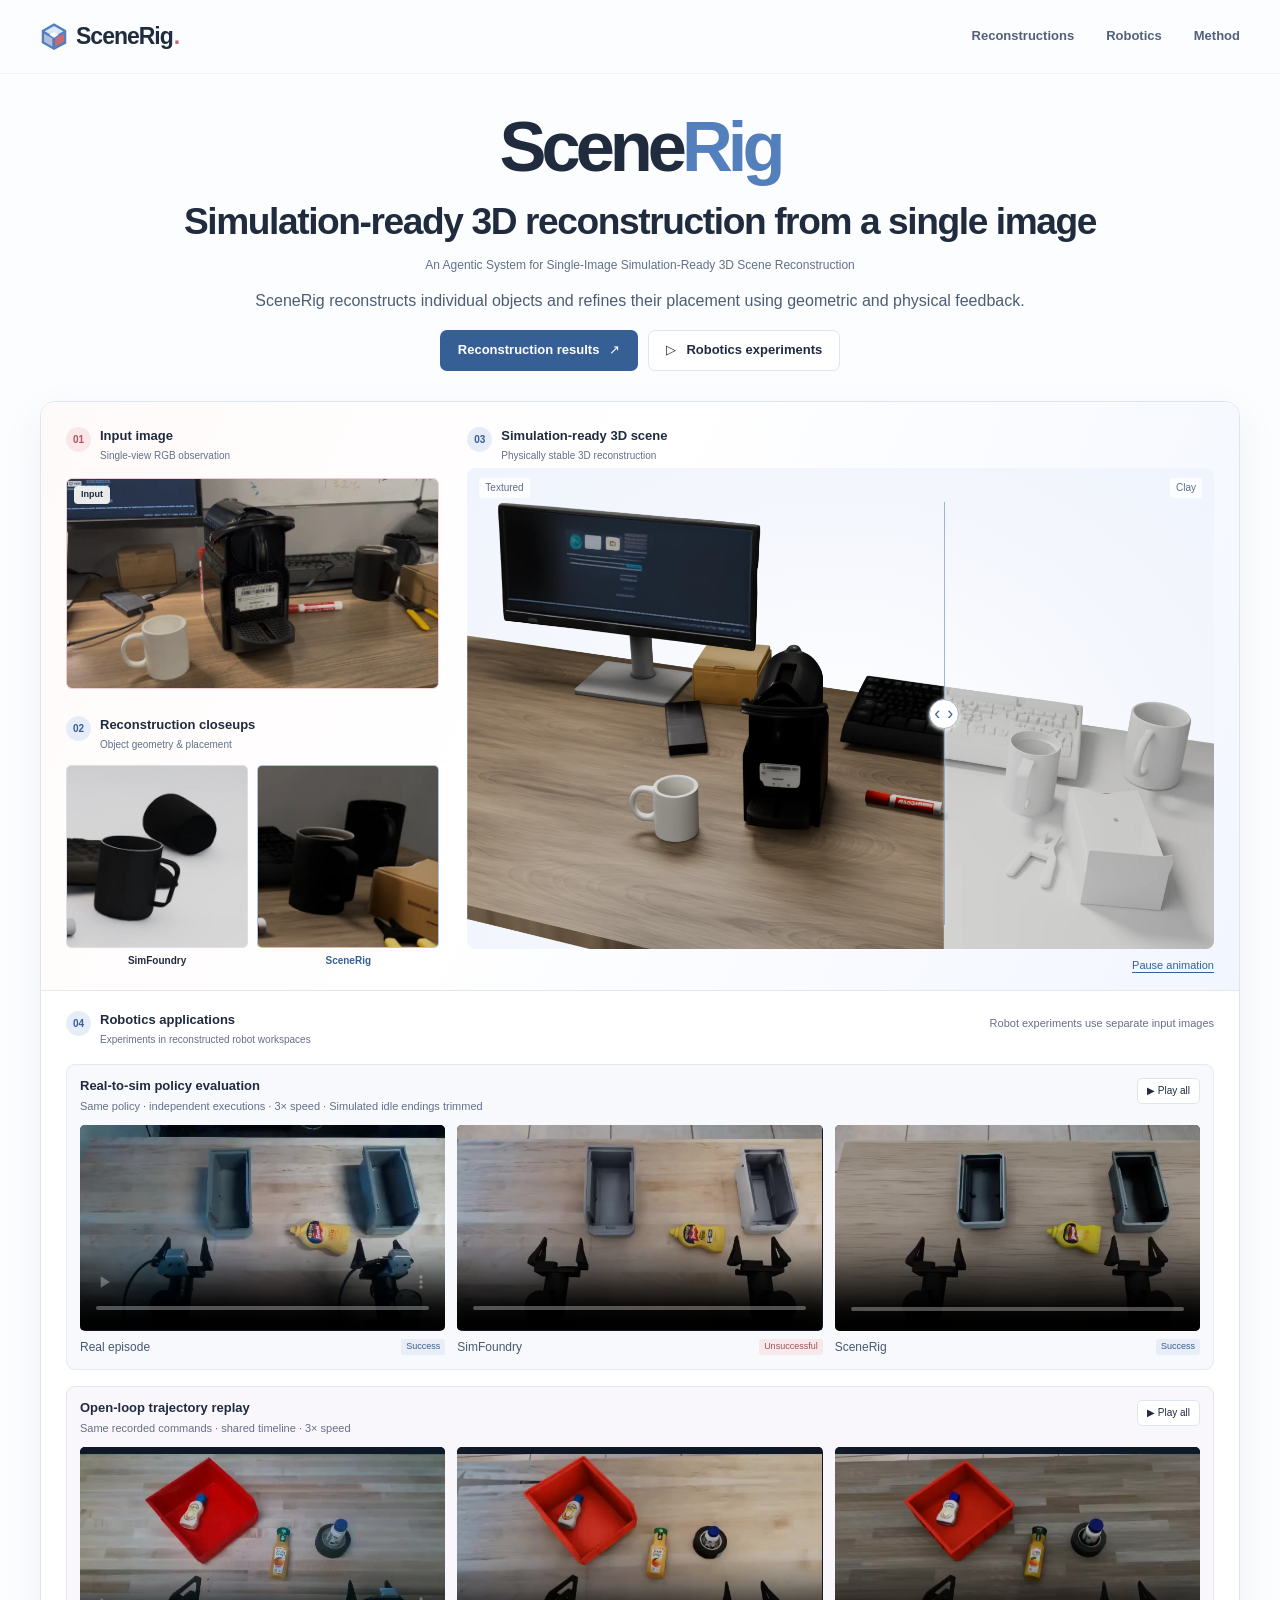
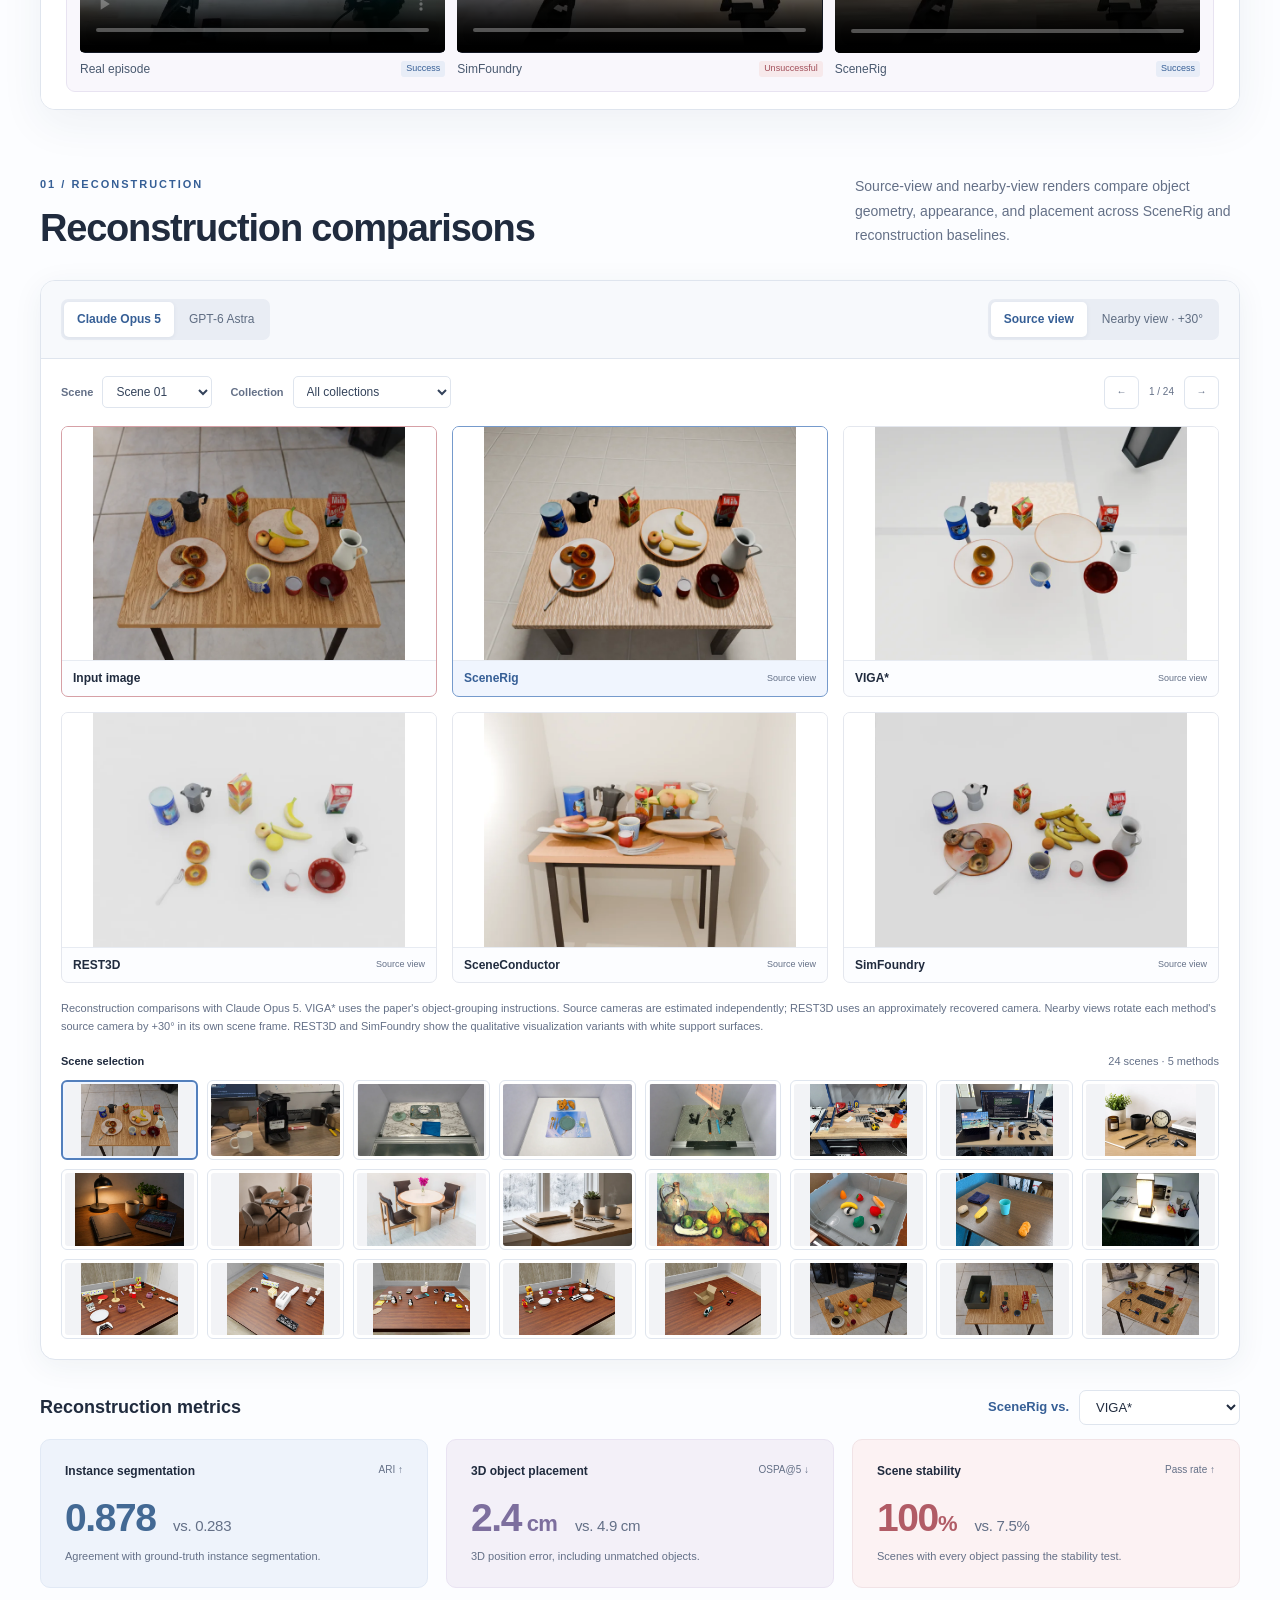
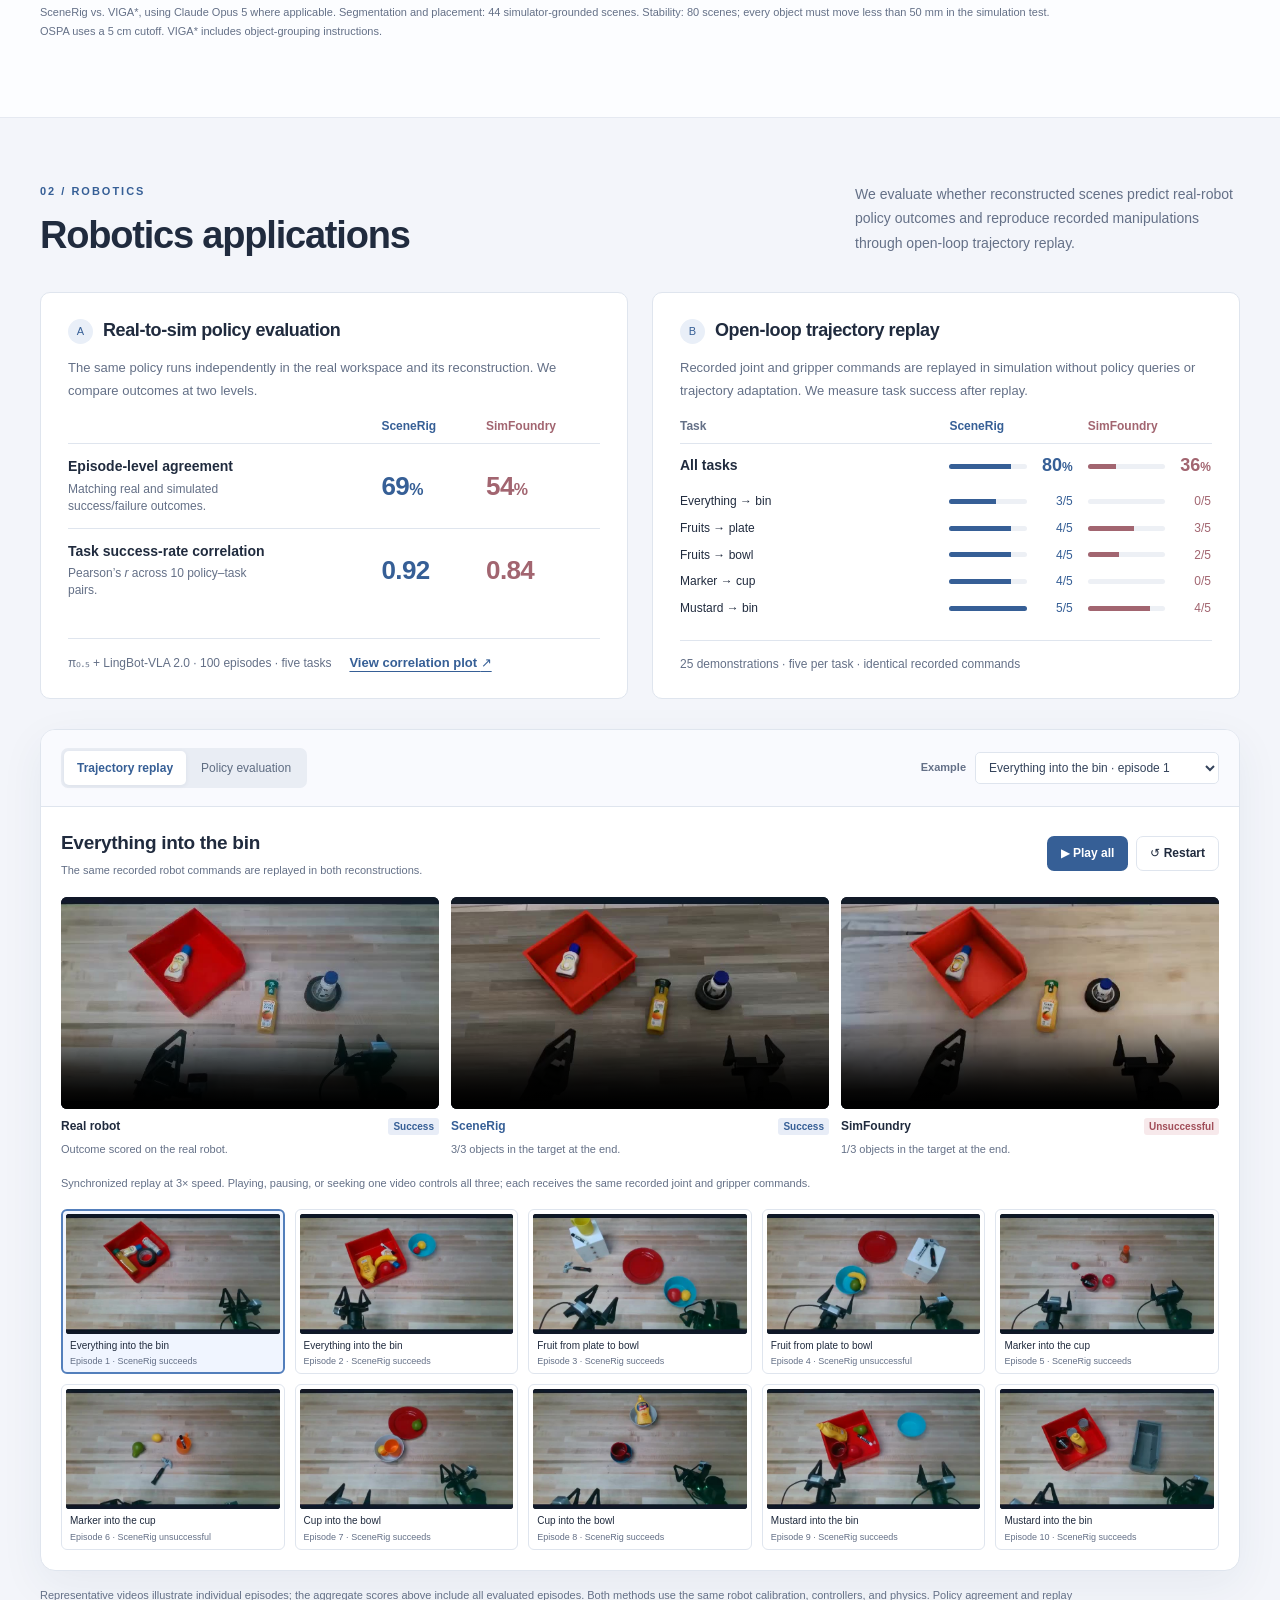
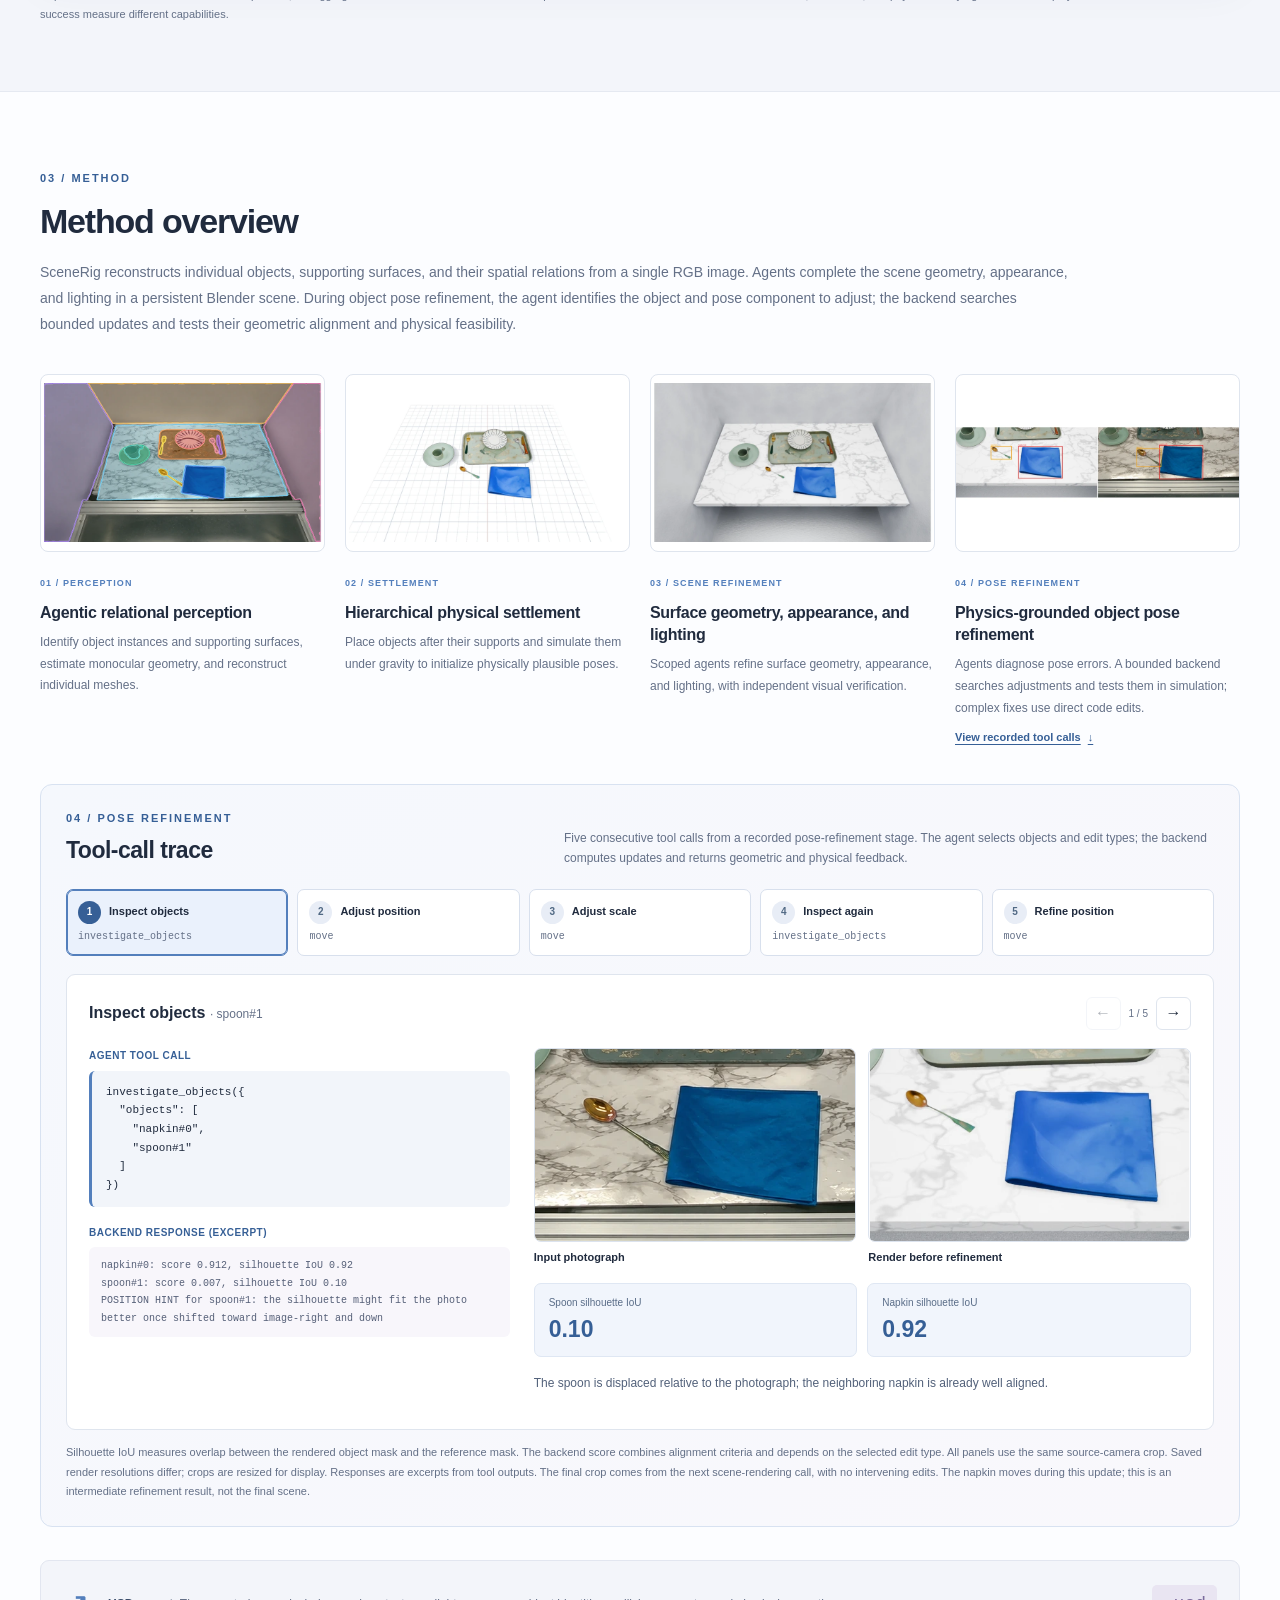
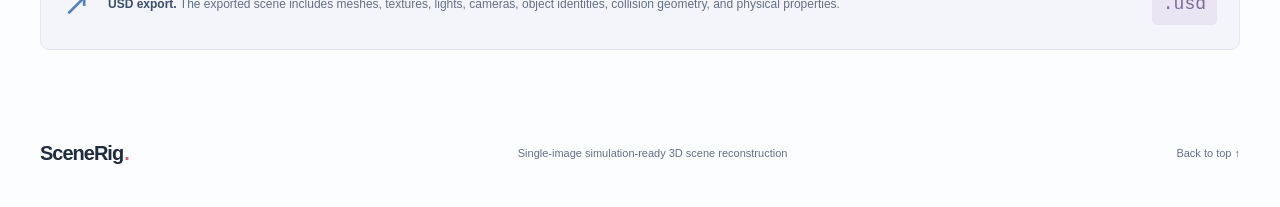
==== index.html @ 1fd4bc99 "Unify overall and per-task replay results" ====
<!doctype html>
<html lang="en">
  <head>
    <meta charset="utf-8" />
    <meta name="viewport" content="width=device-width,initial-scale=1" />
    <meta name="theme-color" content="#f8f9fc" />
    <meta
      name="description"
      content="SceneRig reconstructs editable, simulation-ready 3D scenes from a single image for real-to-sim policy evaluation and open-loop trajectory replay."
    />
    <meta
      property="og:title"
      content="SceneRig — Single-image simulation-ready 3D scene reconstruction"
    />
    <meta
      property="og:description"
      content="An agentic system for single-image simulation-ready 3D scene reconstruction."
    />
    <meta property="og:type" content="website" />
    <meta
      property="og:image"
      content="https://scenerig.github.io/assets/social.jpg?v=edited-input"
    />
    <title>SceneRig · Single-image, simulation-ready 3D scenes</title>
    <link rel="icon" href="assets/icon.svg" type="image/svg+xml" />
    <link rel="stylesheet" href="styles.css?v=replay-unified-table" />
    <script src="app.js?v=baseline-metrics-preview" defer></script>
  </head>
  <body>
    <a class="skip-link" href="#main">Skip to content</a>
    <header class="site-header">
      <a class="wordmark" href="#" aria-label="SceneRig home"
        ><img
          src="assets/icon.svg"
          width="28"
          height="28"
          alt=""
        />SceneRig<span class="wordmark-dot">.</span></a
      >
      <nav aria-label="Main navigation">
        <a href="#reconstructions">Reconstructions</a
        ><a href="#robotics">Robotics</a><a href="#method">Method</a>
      </nav>
    </header>

    <main id="main">
      <section class="hero section-wrap" aria-labelledby="hero-title">
        <h1 id="hero-title">Scene<span>Rig</span></h1>
        <h2 class="hero-subtitle">
          Simulation-ready 3D reconstruction from a single image
        </h2>
        <p class="paper-title">
          An Agentic System for Single-Image Simulation-Ready 3D Scene
          Reconstruction
        </p>
        <p class="hero-description">
          SceneRig reconstructs individual objects and refines their placement
          using geometric and physical feedback.
        </p>
        <div class="hero-links">
          <a class="button primary" href="#reconstructions"
            >Reconstruction results <span aria-hidden="true">↗</span></a
          ><a class="button secondary" href="#robotics"
            ><span aria-hidden="true">▷</span> Robotics experiments</a
          >
        </div>

        <div class="teaser" id="teaser">
          <div class="teaser-reconstruction">
            <figure class="input-panel">
              <figcaption class="step-title">
                <span class="step-number">01</span
                ><span
                  >Input image<small>Single-view RGB observation</small></span
                >
              </figcaption>
              <div class="input-image">
                <img
                  src="assets/teaser/input.webp?v=edited-input"
                  alt="Input photograph of a coffee workspace with mugs, a coffee machine, and a kettle."
                  fetchpriority="high"
                  width="1280"
                  height="720"
                /><span class="image-tag">Input</span>
              </div>
            </figure>
            <figure class="closeup-panel">
              <figcaption class="step-title">
                <span class="step-number">02</span
                ><span
                  >Reconstruction closeups<small
                    >Object geometry &amp; placement</small
                  ></span
                >
              </figcaption>
              <div class="detail-pair">
                <div>
                  <img
                    src="assets/teaser/closeup-simfoundry.webp?v=edited-input"
                    alt="SimFoundry reconstruction closeup: the rear black mug lies on its side."
                    width="400"
                    height="300"
                  /><span>SimFoundry</span>
                </div>
                <div>
                  <img
                    src="assets/teaser/closeup-scenerig.webp?v=edited-input"
                    alt="SceneRig reconstruction closeup: the rear black mug remains upright, matching the input."
                    width="400"
                    height="300"
                  /><span class="ours-text">SceneRig</span>
                </div>
              </div>
            </figure>
            <figure class="scene-panel">
              <figcaption class="step-title">
                <span class="step-number">03</span
                ><span
                  >Simulation-ready 3D scene<small
                    >Physically stable 3D reconstruction</small
                  ></span
                >
              </figcaption>
              <div class="clay-slider" id="clay-slider" style="--split: 52%">
                <img
                  class="clay-base"
                  src="assets/teaser/scene-clay.webp?v=edited-input"
                  alt="Textureless clay rendering of the reconstructed coffee workspace from a novel viewpoint."
                  width="1472"
                  height="948"
                />
                <div class="texture-reveal">
                  <img
                    src="assets/teaser/scene-textured.webp?v=edited-input"
                    alt="Textured rendering of the same reconstructed scene, with identical geometry and viewpoint."
                    width="1472"
                    height="948"
                  />
                </div>
                <div class="slider-labels" aria-hidden="true">
                  <span>Textured</span><span>Clay</span>
                </div>
                <span class="slider-seam" aria-hidden="true"
                  ><span>‹ ›</span></span
                >
                <input
                  id="clay-range"
                  class="clay-range"
                  type="range"
                  min="0"
                  max="100"
                  value="52"
                  aria-label="Reveal textured rendering over clay geometry"
                  aria-valuetext="52 percent textured"
                />
              </div>
              <div class="slider-caption">
                <button
                  id="clay-motion"
                  class="text-button"
                  type="button"
                  aria-pressed="true"
                >
                  Pause animation
                </button>
              </div>
            </figure>
          </div>
          <div class="teaser-applications">
            <div class="application-intro">
              <div class="step-title">
                <span class="step-number">04</span
                ><span
                  >Robotics applications<small
                    >Experiments in reconstructed robot workspaces</small
                  ></span
                >
              </div>
              <span class="small-note"
                >Robot experiments use separate input images</span
              >
            </div>
            <div class="hero-robotics-grid" id="hero-robotics">
              <p class="loading">Loading recorded robot demonstrations…</p>
            </div>
          </div>
        </div>
      </section>

      <section
        class="results-section section-wrap"
        id="reconstructions"
        aria-labelledby="reconstruction-title"
      >
        <div class="section-heading">
          <div>
            <p class="eyebrow">01 / Reconstruction</p>
            <h2 id="reconstruction-title">Reconstruction comparisons</h2>
          </div>
          <p>
            Source-view and nearby-view renders compare object geometry,
            appearance, and placement across SceneRig and reconstruction
            baselines.
          </p>
        </div>
        <div class="gallery-browser">
          <div class="gallery-toolbar">
            <div
              id="model-groups"
              class="segmented"
              role="group"
              aria-label="Model comparison"
            ></div>
            <div
              id="gallery-views"
              class="segmented"
              role="group"
              aria-label="Reconstruction viewpoint"
            ></div>
          </div>
          <div class="scene-controls">
            <div class="select-field">
              <label for="scene-select">Scene</label
              ><select
                id="scene-select"
                aria-label="Choose a reconstruction scene"
              ></select>
            </div>
            <div class="select-field">
              <label for="category-select">Collection</label
              ><select id="category-select">
                <option value="all">All collections</option>
              </select>
            </div>
            <div class="scene-pagination">
              <button
                id="scene-prev"
                class="icon-button"
                aria-label="Previous reconstruction"
              >
                ←</button
              ><span id="scene-count" aria-live="polite"></span
              ><button
                id="scene-next"
                class="icon-button"
                aria-label="Next reconstruction"
              >
                →
              </button>
            </div>
          </div>
          <div id="comparison-grid" class="comparison-grid" aria-live="polite">
            <p class="loading">Loading reconstruction comparisons…</p>
          </div>
          <p id="gallery-note" class="protocol-note"></p>
          <div class="thumbnail-heading">
            <span>Scene selection</span><span id="gallery-total"></span>
          </div>
          <div
            class="scene-thumbnails"
            id="scene-thumbnails"
            aria-label="Scene thumbnails"
          ></div>
        </div>
        <div class="metric-comparison-toolbar">
          <h3>Reconstruction metrics</h3>
          <div class="metric-baseline-control">
            <label for="metric-baseline">SceneRig vs.</label>
            <select id="metric-baseline" aria-label="Choose reconstruction metric baseline">
              <option value="viga" selected>VIGA*</option>
              <option value="rest3d">REST3D</option>
              <option value="sceneconductor">SceneConductor</option>
              <option value="simfoundry">SimFoundry</option>
            </select>
          </div>
        </div>
        <div class="metric-grid" aria-label="Aggregate reconstruction results" aria-live="polite" aria-atomic="true">
          <article class="metric-card">
            <span class="metric-label"
              >Instance segmentation <span>ARI ↑</span></span
            >
            <div class="metric-value">0.878 <small data-baseline-metric="ari">vs. 0.283</small></div>
            <p>Agreement with ground-truth instance segmentation.</p>
          </article>
          <article class="metric-card">
            <span class="metric-label"
              >3D object placement <span>OSPA@5 ↓</span></span
            >
            <div class="metric-value">
              2.4<span class="unit"> cm</span> <small data-baseline-metric="ospa">vs. 4.9 cm</small>
            </div>
            <p>3D position error, including unmatched objects.</p>
          </article>
          <article class="metric-card">
            <span class="metric-label"
              >Scene stability <span>Pass rate ↑</span></span
            >
            <div class="metric-value">
              100<span class="unit">%</span> <small data-baseline-metric="stability">vs. 7.5%</small>
            </div>
            <p>Scenes with every object passing the stability test.</p>
          </article>
        </div>
        <p class="metric-note">
          SceneRig vs. <span id="metric-baseline-name">VIGA*</span>, using Claude Opus 5 where applicable. Segmentation and
          placement: 44 simulator-grounded scenes. Stability: 80 scenes; every
          object must move less than 50 mm in the simulation test. OSPA uses a 5
          cm cutoff. VIGA* includes object-grouping instructions.
        </p>
      </section>

      <section
        class="robotics-section"
        id="robotics"
        aria-labelledby="robotics-title"
      >
        <div class="section-wrap">
          <div class="section-heading">
            <div>
              <p class="eyebrow">02 / Robotics</p>
              <h2 id="robotics-title">Robotics applications</h2>
            </div>
            <p>
              We evaluate whether reconstructed scenes predict real-robot policy
              outcomes and reproduce recorded manipulations through open-loop
              trajectory replay.
            </p>
          </div>
          <div class="application-cards">
            <article class="policy-evaluation-card">
              <div class="application-card-top">
                <span class="mini-number">A</span>
                <h3>Real-to-sim policy evaluation</h3>
              </div>
              <p>The same policy runs independently in the real workspace and its reconstruction. We compare outcomes at two levels.</p>
              <table class="application-metrics" aria-label="Real-to-sim policy evaluation results">
                <thead><tr><td></td><th scope="col">SceneRig</th><th scope="col">SimFoundry</th></tr></thead>
                <tbody>
                  <tr>
                    <th scope="row">Episode-level agreement<small>Matching real and simulated success/failure outcomes.</small></th>
                    <td>69<span>%</span></td><td>54<span>%</span></td>
                  </tr>
                  <tr>
                    <th scope="row">Task success-rate correlation<small>Pearson’s <i>r</i> across 10 policy–task pairs.</small></th>
                    <td>0.92</td><td>0.84</td>
                  </tr>
                </tbody>
              </table>
              <div class="application-card-footer">
                <p>π₀.₅ + LingBot-VLA 2.0 · 100 episodes · five tasks</p>
                <button class="correlation-trigger" type="button" aria-haspopup="dialog" aria-controls="policy-correlation">View correlation plot <span aria-hidden="true">↗</span></button>
              </div>
            </article>
            <article class="replay-results-card">
              <div class="application-card-top">
                <span class="mini-number">B</span>
                <h3>Open-loop trajectory replay</h3>
              </div>
              <p>Recorded joint and gripper commands are replayed in simulation without policy queries or trajectory adaptation. We measure task success after replay.</p>
              <table class="application-metrics" aria-label="Open-loop replay results">
                <thead><tr><th scope="col" class="replay-task-column">Task</th><th scope="col">SceneRig</th><th scope="col">SimFoundry</th></tr></thead>
                <tbody class="replay-task-rows">
                  <tr class="replay-all-tasks">
                    <th scope="row">All tasks</th>
                    <td><div class="replay-task-value"><span class="replay-task-bar" style="--success: 80%" aria-hidden="true"></span><span>80<span class="replay-unit">%</span></span></div></td>
                    <td><div class="replay-task-value"><span class="replay-task-bar" style="--success: 36%" aria-hidden="true"></span><span>36<span class="replay-unit">%</span></span></div></td>
                  </tr>
                  <tr>
                    <th scope="row">Everything → bin</th>
                    <td><div class="replay-task-value"><span class="replay-task-bar" style="--success: 60%" aria-hidden="true"></span><span>3/5</span></div></td>
                    <td><div class="replay-task-value"><span class="replay-task-bar" style="--success: 0%" aria-hidden="true"></span><span>0/5</span></div></td>
                  </tr>
                  <tr>
                    <th scope="row">Fruits → plate</th>
                    <td><div class="replay-task-value"><span class="replay-task-bar" style="--success: 80%" aria-hidden="true"></span><span>4/5</span></div></td>
                    <td><div class="replay-task-value"><span class="replay-task-bar" style="--success: 60%" aria-hidden="true"></span><span>3/5</span></div></td>
                  </tr>
                  <tr>
                    <th scope="row">Fruits → bowl</th>
                    <td><div class="replay-task-value"><span class="replay-task-bar" style="--success: 80%" aria-hidden="true"></span><span>4/5</span></div></td>
                    <td><div class="replay-task-value"><span class="replay-task-bar" style="--success: 40%" aria-hidden="true"></span><span>2/5</span></div></td>
                  </tr>
                  <tr>
                    <th scope="row">Marker → cup</th>
                    <td><div class="replay-task-value"><span class="replay-task-bar" style="--success: 80%" aria-hidden="true"></span><span>4/5</span></div></td>
                    <td><div class="replay-task-value"><span class="replay-task-bar" style="--success: 0%" aria-hidden="true"></span><span>0/5</span></div></td>
                  </tr>
                  <tr>
                    <th scope="row">Mustard → bin</th>
                    <td><div class="replay-task-value"><span class="replay-task-bar" style="--success: 100%" aria-hidden="true"></span><span>5/5</span></div></td>
                    <td><div class="replay-task-value"><span class="replay-task-bar" style="--success: 80%" aria-hidden="true"></span><span>4/5</span></div></td>
                  </tr>
                </tbody>
              </table>
              <div class="application-card-footer replay-card-footer">
                <p>25 demonstrations · five per task · identical recorded commands</p>
              </div>
            </article>
          </div>
          <dialog class="correlation-dialog" id="policy-correlation" aria-labelledby="policy-correlation-title">
            <div class="correlation-dialog-heading">
              <div>
                <p class="eyebrow">Task-level comparison</p>
                <h3 id="policy-correlation-title">Real and simulated success rates</h3>
              </div>
              <button class="correlation-close" type="button" aria-label="Close correlation plot" autofocus>×</button>
            </div>
            <figure>
              <a href="assets/robotics/policy-correlation.png" target="_blank" rel="noopener" aria-label="Open full-resolution correlation figure">
                <img src="assets/robotics/policy-correlation.png" width="2120" height="975" loading="lazy" alt="Real versus simulated task success rates for π₀.₅ and LingBot-VLA 2.0. SceneRig has pooled Pearson correlation r = 0.92; SimFoundry has r = 0.84. Shapes distinguish policies and colors distinguish tasks." />
              </a>
              <figcaption>Each point represents one policy on one task, with 10 episodes per task. Pearson’s <i>r</i> pools all 10 policy–task pairs; it measures how success rates vary together, rather than how often individual episode outcomes match. The dashed line indicates equal real and simulated success rates. Nested markers show overlapping results.</figcaption>
            </figure>
          </dialog>
          <div class="robotics-browser">
            <div class="robot-toolbar">
              <div
                class="segmented"
                role="group"
                aria-label="Robotics application"
              >
                <button
                  data-robot-kind="replay"
                  class="active"
                  aria-pressed="true"
                >
                  Trajectory replay</button
                ><button data-robot-kind="policy" aria-pressed="false">
                  Policy evaluation
                </button>
              </div>
              <div class="select-field">
                <label for="episode-select">Example</label
                ><select id="episode-select"></select>
              </div>
            </div>
            <div class="episode-heading">
              <div>
                <h3 id="episode-title">Recorded robot interactions</h3>
                <p id="episode-description"></p>
              </div>
              <div class="playback-actions">
                <button
                  class="button primary small"
                  id="robot-play"
                  type="button"
                >
                  ▶ Play all</button
                ><button
                  class="button secondary small"
                  id="robot-restart"
                  type="button"
                >
                  ↺ Restart
                </button>
              </div>
            </div>
            <div id="robot-videos" class="robot-video-grid"></div>
            <p class="protocol-note" id="robot-timing"></p>
            <div
              class="episode-thumbnails"
              id="episode-thumbnails"
              aria-label="Robot episode thumbnails"
            ></div>
          </div>
          <p class="metric-note">
            Representative videos illustrate individual episodes; the aggregate
            scores above include all evaluated episodes. Both methods use the
            same robot calibration, controllers, and physics. Policy agreement
            and replay success measure different capabilities.
          </p>
        </div>
      </section>

      <section
        class="method-section section-wrap"
        id="method"
        aria-labelledby="method-title"
      >
        <div class="section-heading">
          <div>
            <p class="eyebrow">03 / Method</p>
            <h2 id="method-title">Method overview</h2>
          </div>
        </div>
        <p class="method-summary">
          SceneRig reconstructs individual objects, supporting surfaces, and
          their spatial relations from a single RGB image. Agents complete the
          scene geometry, appearance, and lighting in a persistent Blender
          scene. During object pose refinement, the agent identifies the object
          and pose component to adjust; the backend searches bounded updates and
          tests their geometric alignment and physical feasibility.
        </p>
        <div class="method-flow">
          <article>
            <div class="method-image">
              <img
                src="assets/method/perception.webp"
                width="640"
                height="360"
                loading="lazy"
                alt="Color-coded object and surface masks recovered from an input image."
              />
            </div>
            <span class="method-index">01 / Perception</span>
            <h3>Agentic relational perception</h3>
            <p>
              Identify object instances and supporting surfaces, estimate
              monocular geometry, and reconstruct individual meshes.
            </p>
          </article>
          <article>
            <div class="method-image">
              <img
                src="assets/method/settlement.webp"
                width="640"
                height="360"
                loading="lazy"
                alt="Reconstructed objects physically settled on their supports under gravity."
              />
            </div>
            <span class="method-index">02 / Settlement</span>
            <h3>Hierarchical physical settlement</h3>
            <p>
              Place objects after their supports and simulate them under gravity
              to initialize physically plausible poses.
            </p>
          </article>
          <article>
            <div class="method-image">
              <img
                src="assets/method/appearance.webp"
                width="640"
                height="360"
                loading="lazy"
                alt="The persistent Blender scene after root-surface appearance and lighting refinement."
              />
            </div>
            <span class="method-index">03 / Scene refinement</span>
            <h3>Surface geometry, appearance, and lighting</h3>
            <p>
              Scoped agents refine surface geometry, appearance, and lighting,
              with independent visual verification.
            </p>
          </article>
          <article>
            <div class="method-image">
              <img
                src="assets/method/refinement.webp"
                width="640"
                height="360"
                loading="lazy"
                alt="Paired object crops inspected by the pose agent to diagnose a spoon placement error."
              />
            </div>
            <span class="method-index">04 / Pose refinement</span>
            <h3>Physics-grounded object pose refinement</h3>
            <p>
              Agents diagnose pose errors. A bounded backend searches
              adjustments and tests them in simulation; complex fixes use direct
              code edits.
            </p>
            <a class="method-trace-link" href="#pose-trace"
              >View recorded tool calls <span aria-hidden="true">↓</span></a
            >
          </article>
        </div>
        <section
          class="pose-trace"
          id="pose-trace"
          aria-labelledby="pose-trace-title"
        >
          <div class="trace-heading">
            <div>
              <p class="eyebrow">04 / Pose refinement</p>
              <h3 id="pose-trace-title">Tool-call trace</h3>
            </div>
            <p id="trace-context">
              Recorded investigation, pose updates, and backend feedback.
            </p>
          </div>
          <div
            id="trace-steps"
            class="trace-steps"
            role="group"
            aria-label="Recorded pose-refinement tool calls"
          ></div>
          <div id="trace-detail" class="trace-detail" aria-live="polite">
            <p class="loading">Loading the recorded pose-refinement trace…</p>
          </div>
          <p id="trace-note" class="trace-note"></p>
        </section>
        <div class="delivery-strip">
          <span class="export-symbol" aria-hidden="true">↗</span>
          <p>
            <strong>USD export.</strong> The exported scene includes meshes,
            textures, lights, cameras, object identities, collision geometry,
            and physical properties.
          </p>
          <span class="file-badge">.usd</span>
        </div>
      </section>
    </main>
    <footer class="section-wrap">
      <a class="wordmark" href="#"
        >SceneRig<span class="wordmark-dot">.</span></a
      >
      <p>Single-image simulation-ready 3D scene reconstruction</p>
      <a href="#main">Back to top ↑</a>
    </footer>
    <noscript
      ><p class="noscript-notice">
        Enable JavaScript to browse all reconstruction comparisons, control the
        material slider, and load the robot video gallery.
      </p></noscript
    >
  </body>
</html>
---- styles.css ----
@charset "UTF-8";
:root {
  --ink: #202b3e;
  --muted: #647087;
  --blue: #537fbc;
  --blue-dark: #365f96;
  --coral: #c96a72;
  --lilac: #8b7fae;
  --line: #dfe5ee;
  --pale: #f4f7fc;
  --radius: 15px;
  --shadow: 0 14px 44px #273b5910;
  font-family: Avenir, "Avenir Next", "Segoe UI", sans-serif;
  color: var(--ink);
  font-synthesis: none;
  line-height: 1.55;
  scroll-behavior: smooth;
  scroll-padding-top: 90px;
}
* {
  box-sizing: border-box;
}
body {
  margin: 0;
  background: #fcfdff;
}
button,
input,
select {
  font: inherit;
}
button,
a,
input,
select {
  -webkit-tap-highlight-color: transparent;
}
button {
  cursor: pointer;
}
a {
  color: inherit;
  text-decoration: none;
}
button {
  color: inherit;
}
button:disabled {
  cursor: default;
  opacity: 0.45;
}
img {
  display: block;
  max-width: 100%;
  height: auto;
}
figure,
p,
h1,
h2,
h3 {
  margin: 0;
}
button:focus-visible,
a:focus-visible,
select:focus-visible,
summary:focus-visible {
  outline: 3px solid var(--blue);
  outline-offset: 4px;
}
::selection {
  background: #dce8fa;
}
section[id] {
  scroll-margin-top: 85px;
}
.section-wrap {
  width: min(1280px, calc(100% - 80px));
  margin-inline: auto;
}
.skip-link {
  position: fixed;
  top: -100px;
  left: 20px;
  z-index: 20;
  background: white;
  padding: 12px;
}
.skip-link:focus {
  top: 10px;
}
.site-header {
  height: 74px;
  display: flex;
  align-items: center;
  justify-content: space-between;
  padding-inline: max(40px, calc((100vw - 1280px) / 2));
  border-bottom: 1px solid #e4e8f180;
  background: #fcfdfff2;
  position: sticky;
  top: 0;
  z-index: 10;
  backdrop-filter: blur(16px);
}
.wordmark {
  display: inline-flex;
  align-items: center;
  gap: 8px;
  font-size: 23px;
  font-weight: 750;
  letter-spacing: -1px;
}
.wordmark-dot {
  color: var(--coral);
  margin-left: -7px;
}
.site-header nav {
  display: flex;
  gap: 32px;
  font-size: 13px;
  font-weight: 600;
  color: #536079;
}
.site-header nav a:hover {
  color: var(--blue);
}
.hero {
  padding-top: 36px;
  text-align: center;
}
.eyebrow {
  text-transform: uppercase;
  font-size: 11px;
  font-weight: 750;
  letter-spacing: 2px;
  color: var(--blue-dark);
  margin-bottom: 13px;
}
.hero h1 {
  font-size: clamp(58px, 5.5vw, 78px);
  letter-spacing: -5px;
  line-height: 1.05;
  font-weight: 800;
}
.hero h1 span {
  color: var(--blue);
}
.hero-subtitle {
  font-size: clamp(26px, 2.9vw, 39px);
  line-height: 1.19;
  letter-spacing: -1.4px;
  font-weight: 550;
  margin-top: 15px;
}
.paper-title {
  font-size: 12px;
  color: var(--muted);
  margin-top: 13px;
}
.hero-description {
  font-size: 16px;
  margin: 14px 0 17px;
  color: #4d5c72;
}
.hero-links {
  display: flex;
  justify-content: center;
  gap: 10px;
}
.button {
  border: 1px solid transparent;
  border-radius: 7px;
  display: inline-flex;
  align-items: center;
  justify-content: center;
  gap: 10px;
  padding: 11px 17px;
  font-size: 13px;
  font-weight: 650;
  line-height: 1.3;
  transition:
    background 0.18s,
    transform 0.18s;
}
.button:hover {
  transform: translateY(-1px);
}
.primary {
  background: var(--blue-dark);
  color: white;
}
.primary:hover {
  background: #284f83;
}
.secondary {
  background: white;
  border-color: var(--line);
  color: var(--ink);
}
.secondary:hover {
  background: #f0f4fa;
}
.button.small {
  font-size: 12px;
  padding: 9px 13px;
}
.text-button {
  background: none;
  border: 0;
  padding: 3px 0;
  color: var(--blue-dark);
  font-size: 11px;
  text-decoration: underline;
  text-underline-offset: 3px;
}
.icon-button {
  border: 1px solid var(--line);
  background: white;
  border-radius: 6px;
  height: 33px;
  width: 35px;
}
.icon-button:hover {
  background: #edf2fa;
}
.teaser {
  margin-top: 30px;
  text-align: left;
  border: 1px solid var(--line);
  border-radius: var(--radius);
  background: #fff;
  overflow: hidden;
  box-shadow: var(--shadow);
}
.teaser-reconstruction {
  display: grid;
  grid-template-columns: minmax(0, 0.9fr) minmax(0, 1.8fr);
  grid-template-areas: "input scene" "closeup scene";
  align-items: start;
  gap: 18px 28px;
  padding: 25px 25px 13px;
  background: linear-gradient(116deg, #fffafa 0%, white 43%, #f2f6ff 100%);
}
.input-panel {
  grid-area: input;
}
.closeup-panel {
  grid-area: closeup;
}
.scene-panel {
  grid-area: scene;
}
.step-title {
  display: flex;
  gap: 9px;
  align-items: flex-start;
  font-size: 13px;
  font-weight: 700;
  line-height: 1.35;
  margin-bottom: 16px;
}
.step-title small {
  display: block;
  font-weight: 400;
  color: var(--muted);
  font-size: 10px;
  margin-top: 4px;
}
.step-number {
  width: 25px;
  height: 25px;
  display: inline-grid;
  place-items: center;
  border-radius: 50%;
  background: #e7edf8;
  color: var(--blue-dark);
  font-size: 10px;
  flex-shrink: 0;
}
.input-panel .step-number {
  background: #f9e7e9;
  color: #ab5560;
}
.input-image {
  position: relative;
  border-radius: 6px;
  overflow: hidden;
  border: 1px solid #c96a724d;
}
.input-image img {
  width: 100%;
  aspect-ratio: 16/9;
  object-fit: contain;
  background: #f3f3f3;
}
.image-tag {
  position: absolute;
  top: 7px;
  left: 7px;
  border-radius: 4px;
  padding: 2px 7px;
  background: #fffefce6;
  font-size: 9px;
  font-weight: 650;
}
.closeup-panel .step-title {
  margin-bottom: 14px;
}
.detail-pair {
  display: flex;
  gap: 9px;
}
.detail-pair > div {
  min-width: 0;
  flex: 1;
}
.detail-pair img {
  width: 100%;
  aspect-ratio: 1;
  object-fit: contain;
  border-radius: 5px;
  background: #fff;
  border: 1px solid #dcdfe7;
}
.detail-pair > div:last-child img {
  border-color: #537fbc77;
}
.detail-pair span {
  display: block;
  text-align: center;
  font-size: 10px;
  font-weight: 650;
  margin-top: 5px;
}
.ours-text {
  color: var(--blue-dark);
}
.scene-panel .step-title {
  margin-bottom: 6px;
}
.clay-slider {
  isolation: isolate;
  position: relative;
  aspect-ratio: 1472/948;
  width: 100%;
  overflow: hidden;
  background: radial-gradient(
    ellipse at 50% 65%,
    #fff 0%,
    #f3f6fd 67%,
    #f0f4fc 100%
  );
  border-radius: 8px;
}
.clay-slider > img,
.texture-reveal,
.texture-reveal img {
  position: absolute;
  inset: 0;
  width: 100%;
  height: 100%;
  object-fit: contain;
}
.texture-reveal {
  clip-path: inset(0 calc(100% - var(--split)) 0 0);
}
.slider-labels {
  position: absolute;
  inset: 10px 12px auto;
  display: flex;
  justify-content: space-between;
  pointer-events: none;
  font-size: 10px;
  color: #5f6d84;
}
.slider-labels span {
  background: #ffffffcf;
  padding: 2px 6px;
  border-radius: 3px;
}
.slider-seam {
  position: absolute;
  inset: 7% auto 5% var(--split);
  width: 1px;
  background: #7990b5a8;
  pointer-events: none;
  filter: drop-shadow(0 1px 2px #fff);
}
.slider-seam > span {
  position: absolute;
  top: 50%;
  left: 50%;
  transform: translate(-50%, -50%);
  display: grid;
  place-items: center;
  width: 30px;
  height: 30px;
  border: 1px solid #a2b2cc;
  border-radius: 50%;
  background: #fff;
  font-size: 18px;
  color: var(--blue-dark);
  letter-spacing: 1px;
}
.clay-range {
  position: absolute;
  inset: 0;
  width: 100%;
  height: 100%;
  margin: 0;
  opacity: 0;
  cursor: ew-resize;
}
.clay-slider:focus-within {
  outline: 3px solid var(--blue);
  outline-offset: 2px;
}
.slider-caption {
  display: flex;
  gap: 8px;
  justify-content: flex-end;
  align-items: center;
  font-size: 9px;
  color: var(--muted);
  margin-top: 5px;
}
.teaser-applications {
  padding: 20px 25px 17px;
  border-top: 1px solid #e4e7f1;
  background: #fff;
}
.application-intro {
  display: flex;
  justify-content: space-between;
  align-items: start;
  gap: 20px;
}
.application-intro .step-title {
  margin-bottom: 18px;
}
.small-note {
  font-size: 11px;
  color: var(--muted);
  padding-top: 4px;
}
.hero-robotics-grid {
  display: grid;
  grid-template-columns: minmax(0, 1fr);
  gap: 16px;
}
.hero-application {
  background: #f7f9fc;
  padding: 13px;
  border: 1px solid #e4e9f2;
  border-radius: 9px;
}
.hero-application:last-child {
  background: #f9f7fc;
  border-color: #e8e3f1;
}
.hero-application header {
  display: flex;
  align-items: start;
  justify-content: space-between;
  gap: 9px;
  margin-bottom: 10px;
}
.hero-application h3 {
  font-size: 13px;
  line-height: 1.3;
}
.hero-application header p {
  font-size: 11px;
  color: var(--muted);
  margin-top: 3px;
}
.hero-play {
  background: white;
  border: 1px solid var(--line);
  border-radius: 5px;
  font-size: 10px;
  padding: 4px 9px;
  white-space: nowrap;
}
.hero-video-row {
  display: grid;
  grid-template-columns: repeat(3, minmax(0, 1fr));
  gap: 12px;
}
.hero-video-row video {
  display: block;
  width: 100%;
  aspect-ratio: 16/9;
  object-fit: contain;
  background: #141924;
  border-radius: 5px;
}
.hero-video-row figcaption {
  display: flex;
  justify-content: space-between;
  align-items: center;
  font-size: 12px;
  padding-top: 7px;
  color: #49596f;
}
.video-outcome {
  font-size: 9px;
  background: #e8edf7;
  color: var(--blue-dark);
  padding: 1px 5px;
  border-radius: 3px;
}
.video-outcome.failure {
  background: #f7e9eb;
  color: #a14e59;
}
.section-heading {
  display: flex;
  justify-content: space-between;
  gap: 48px;
  align-items: end;
  margin-bottom: 29px;
}
.section-heading h2 {
  font-size: 38px;
  font-weight: 650;
  line-height: 1.19;
  letter-spacing: -1.2px;
}
.section-heading > p {
  max-width: 385px;
  font-size: 14px;
  line-height: 1.75;
  color: var(--muted);
  padding-bottom: 3px;
}
.results-section {
  padding-block: 64px 76px;
}
.gallery-browser {
  border: 1px solid var(--line);
  border-radius: var(--radius);
  background: white;
  overflow: hidden;
  box-shadow: 0 6px 30px #253a5710;
}
.gallery-toolbar {
  display: flex;
  justify-content: space-between;
  align-items: center;
  gap: 14px;
  padding: 18px 20px;
  background: #f7f9fc;
  border-bottom: 1px solid var(--line);
}
.segmented {
  display: inline-flex;
  background: #e9edf4;
  border-radius: 7px;
  padding: 3px;
  gap: 2px;
}
.segmented button {
  border: 0;
  background: none;
  padding: 8px 13px;
  font-size: 12px;
  border-radius: 5px;
  color: #5f6d82;
  white-space: nowrap;
}
.segmented button.active {
  background: white;
  color: var(--blue-dark);
  font-weight: 650;
  box-shadow: 0 1px 5px #1d305111;
}
.scene-controls {
  display: flex;
  gap: 18px;
  align-items: center;
  padding: 17px 20px;
}
.select-field {
  display: flex;
  align-items: center;
  gap: 9px;
  font-size: 11px;
  min-width: 0;
}
.select-field label {
  font-weight: 650;
  color: var(--muted);
  white-space: nowrap;
}
.select-field select {
  max-width: 100%;
  min-width: 0;
  border: 1px solid var(--line);
  border-radius: 5px;
  background: #fff;
  color: #34435b;
  font-size: 12px;
  padding: 7px 28px 7px 9px;
  cursor: pointer;
}
.scene-pagination {
  display: flex;
  align-items: center;
  gap: 10px;
  margin-left: auto;
  font-size: 10px;
  color: var(--muted);
  white-space: nowrap;
}
.comparison-grid {
  display: grid;
  grid-template-columns: repeat(3, minmax(0, 1fr));
  gap: 15px;
  padding: 0 20px;
}
.comparison-card {
  border: 1px solid #e4e7ee;
  border-radius: 7px;
  overflow: hidden;
  background: #fcfdff;
}
.comparison-card.ours {
  border: 1.5px solid #759acc;
  background: #f0f5fe;
}
.comparison-card.input {
  border-color: #d6a0a6;
}
.comparison-card .comparison-image {
  width: 100%;
  aspect-ratio: 16/10;
  object-fit: contain;
  background: white;
}
.comparison-card figcaption {
  display: flex;
  justify-content: space-between;
  gap: 8px;
  align-items: center;
  padding: 8px 11px;
  font-size: 12px;
  font-weight: 600;
  border-top: 1px solid #e7ebf2;
}
.comparison-card figcaption small {
  font-size: 9px;
  font-weight: 400;
  color: var(--muted);
}
.comparison-card.ours figcaption {
  color: var(--blue-dark);
}
.protocol-note {
  font-size: 11px;
  line-height: 1.65;
  color: var(--muted);
  padding: 16px 20px;
}
.thumbnail-heading {
  display: flex;
  justify-content: space-between;
  gap: 15px;
  margin: 1px 20px 10px;
  font-size: 11px;
  font-weight: 600;
}
.thumbnail-heading span:last-child {
  font-weight: 400;
  color: var(--muted);
}
.scene-thumbnails {
  display: grid;
  grid-template-columns: repeat(8, minmax(0, 1fr));
  gap: 9px;
  padding: 0 20px 20px;
}
.scene-thumb {
  display: block;
  padding: 3px;
  border: 1px solid var(--line);
  border-radius: 6px;
  background: #fff;
  text-align: left;
  min-width: 0;
  transition: border-color 0.2s;
}
.scene-thumb img {
  width: 100%;
  aspect-ratio: 16/9;
  object-fit: contain;
  background: #f2f3f6;
  border-radius: 3px;
}
.scene-thumb span {
  display: block;
  font-size: 9px;
  overflow: hidden;
  text-overflow: ellipsis;
  white-space: nowrap;
  padding: 4px 3px 2px;
  color: #5a6578;
}
.scene-thumb.active {
  border: 2px solid var(--blue);
  padding: 2px;
  background: #eff5ff;
}
.scene-thumb:hover {
  border-color: #6c8fbe;
}
.metric-comparison-toolbar {
  display: flex;
  justify-content: space-between;
  align-items: center;
  flex-wrap: wrap;
  gap: 12px;
  margin-top: 30px;
}
.metric-comparison-toolbar h3 { font-size: 18px; font-weight: 650; }
.metric-baseline-control { display: flex; align-items: center; gap: 10px; }
.metric-baseline-control label { font-size: 13px; color: var(--blue-dark); font-weight: 600; }
.metric-baseline-control select {
  border: 1px solid var(--line);
  border-radius: 7px;
  padding: 8px 30px 8px 12px;
  font-size: 13px;
  color: var(--ink);
  background: white;
}
.metric-grid {
  display: grid;
  grid-template-columns: repeat(3, 1fr);
  margin-top: 14px;
  gap: 18px;
}
.metric-card {
  padding: 22px 24px;
  background: #eef3fb;
  border: 1px solid #e1e9f5;
  border-radius: 10px;
}
.metric-card:nth-child(2) {
  background: #f3f0f8;
  border-color: #e9e3f2;
}
.metric-card:nth-child(3) {
  background: #fcf2f3;
  border-color: #f1e3e6;
}
.metric-label {
  display: flex;
  justify-content: space-between;
  gap: 8px;
  font-size: 12px;
  font-weight: 600;
}
.metric-label > span {
  font-size: 10px;
  font-weight: 400;
  color: var(--muted);
}
.metric-value {
  font-size: 39px;
  line-height: 1.15;
  font-weight: 700;
  color: #436994;
  letter-spacing: -1.4px;
  margin-top: 15px;
  white-space: nowrap;
}
.metric-card:nth-child(2) .metric-value {
  color: #7d6f9e;
}
.metric-card:nth-child(3) .metric-value {
  color: #b15c66;
}
.metric-value small {
  font-size: 15px;
  font-weight: 450;
  letter-spacing: -0.3px;
  color: var(--muted);
  margin-left: 8px;
}
.metric-value .unit {
  font-size: 22px;
  letter-spacing: -0.5px;
}
.metric-card p {
  font-size: 11px;
  margin-top: 8px;
  color: var(--muted);
}
.metric-note {
  font-size: 11px;
  color: var(--muted);
  line-height: 1.7;
  margin-top: 15px;
  max-width: 1040px;
}
.robotics-section {
  padding-block: 64px 68px;
  background: #f3f5fa;
  border-top: 1px solid #e5e9f1;
  border-bottom: 1px solid #e5e9f1;
}
.application-cards {
  display: grid;
  grid-template-columns: 1fr 1fr;
  gap: 24px;
  margin: 34px 0 30px;
}
.application-cards article {
  background: #fff;
  border: 1px solid #dfe5ee;
  border-radius: 10px;
  padding: 24px 27px;
}
.application-card-top {
  display: flex;
  gap: 10px;
  align-items: center;
}
.mini-number {
  width: 25px;
  height: 25px;
  display: grid;
  place-items: center;
  background: #e9eff8;
  color: var(--blue-dark);
  border-radius: 50%;
  font-size: 11px;
}
.application-card-top h3 {
  font-size: 18px;
  font-weight: 650;
  letter-spacing: -0.4px;
}
.application-cards article > p {
  margin-top: 12px;
  font-size: 13px;
  color: var(--muted);
  line-height: 1.75;
}
.score-comparison {
  display: flex;
  align-items: center;
  gap: 18px;
  padding-top: 22px;
}
.score-comparison > div {
  display: flex;
  flex-direction: column;
}
.score-comparison strong {
  font-size: 37px;
  letter-spacing: -1px;
  line-height: 1;
  color: var(--blue-dark);
}
.score-comparison strong span {
  font-size: 22px;
}
.score-comparison > div > span {
  font-size: 10px;
  color: var(--blue-dark);
  margin-top: 5px;
}
.score-comparison .versus {
  font-size: 11px;
  color: var(--muted);
}
.score-comparison .baseline-score strong {
  font-size: 30px;
  color: #a26570;
}
.score-comparison .baseline-score > span {
  color: #986572;
}
.score-comparison p {
  font-size: 11px;
  padding-left: 16px;
  border-left: 1px solid var(--line);
  margin-left: auto;
  line-height: 1.6;
  color: #4d5e75;
}
.score-comparison p span {
  font-size: 10px;
  color: var(--muted);
}
.application-metrics {
  width: 100%;
  border-collapse: collapse;
  margin-block: 14px 12px;
  text-align: left;
}
.application-metrics thead th {
  padding: 0 0 8px 14px;
  font-size: 12px;
  font-weight: 600;
}
.application-metrics tbody th {
  padding: 13px 0;
  font-size: 14px;
  font-weight: 600;
  line-height: 1.4;
}
.application-metrics small {
  display: block;
  margin-top: 4px;
  max-width: 29ch;
  font-size: 12px;
  font-weight: 400;
  color: var(--muted);
}
.application-metrics tbody tr {
  border-top: 1px solid var(--line);
}
.application-metrics td:not(:first-child) {
  padding-left: 14px;
  font-size: 26px;
  font-weight: 650;
  letter-spacing: -0.6px;
  white-space: nowrap;
}
.application-metrics td span {
  font-size: 16px;
}
.application-metrics tr > :nth-child(2) { color: var(--blue-dark); }
.application-metrics tr > :nth-child(3) { color: #a26570; }
.application-cards article { display: flex; flex-direction: column; }
.application-card-top { flex-shrink: 0; }
.application-card-footer {
  display: flex;
  flex-wrap: wrap;
  align-items: baseline;
  gap: 10px 18px;
  margin-top: auto;
  padding-top: 14px;
  border-top: 1px solid var(--line);
}
.application-card-footer p {
  font-size: 12px;
  color: var(--muted);
}
.correlation-trigger {
  border: 0;
  padding: 0;
  background: transparent;
  color: var(--blue-dark);
  font-size: 13px;
  font-weight: 600;
  text-decoration: underline;
  text-underline-offset: 4px;
}
/* Compact paired bars share the method columns with the overall replay score. */
.replay-results-card .application-metrics { table-layout: fixed; }
.replay-results-card .application-metrics thead th:not(:first-child) { width: 26%; }
.replay-results-card .application-metrics .replay-task-column { padding-left: 0; color: var(--muted); }
.application-metrics .replay-task-rows tr { border: 0; }
.application-metrics .replay-task-rows th {
  padding-block: 5px;
  font-size: 12px;
  font-weight: 400;
}
.application-metrics .replay-task-rows .replay-all-tasks { border-top: 1px solid var(--line); }
.application-metrics .replay-all-tasks th {
  padding-block: 12px;
  font-size: 14px;
  font-weight: 650;
}
.application-metrics .replay-task-rows td {
  font-size: 12px;
  letter-spacing: 0;
  font-weight: 500;
}
.replay-task-value {
  display: flex;
  align-items: center;
  gap: 8px;
}
.application-metrics .replay-task-value span { font-size: 12px; }
.replay-task-value > span:last-child { flex: 0 0 38px; min-width: 0; text-align: right; }
.application-metrics .replay-all-tasks .replay-task-value > span:last-child { font-size: 18px; font-weight: 650; }
.application-metrics .replay-all-tasks .replay-unit { font-size: 12px; }
.replay-task-bar {
  flex: 1;
  height: 5px;
  min-width: 8px;
  background: #edf0f5;
  border-radius: 3px;
  overflow: hidden;
}
.replay-task-bar::before {
  content: "";
  display: block;
  width: var(--success);
  height: 100%;
  background: currentColor;
}
.replay-card-footer { gap: 4px; margin-top: 6px; }

.replay-card-footer p { flex-basis: 100%; }
.correlation-dialog {
  width: min(1100px, calc(100% - 32px));
  max-height: calc(100dvh - 32px);
  padding: clamp(18px, 3vw, 32px);
  border: 1px solid var(--line);
  border-radius: var(--radius);
  color: var(--ink);
  background: #fff;
}
.correlation-dialog::backdrop { background: #172338a6; }
body:has(.correlation-dialog[open]) { overflow: hidden; }
.correlation-dialog-heading {
  display: flex;
  justify-content: space-between;
  align-items: flex-start;
  gap: 16px;
  margin-bottom: 24px;
}
.correlation-dialog-heading h3 { font-size: clamp(18px, 2vw, 24px); }
.correlation-close {
  flex: 0 0 40px;
  height: 40px;
  border: 1px solid var(--line);
  border-radius: 50%;
  background: var(--pale);
  font-size: 25px;
  line-height: 1;
}
.correlation-dialog figcaption {
  margin-top: 22px;
  font-size: 14px;
  line-height: 1.7;
  color: var(--muted);
}
@media (min-width: 801px) {
  .application-cards { grid-template-columns: 1fr 1fr; }
}
@media (max-width: 800px) {
  .application-cards { grid-template-columns: 1fr; }
  .replay-results-card .score-comparison { margin-top: 0; }
}
@media (max-width: 420px) {
  .application-metrics tbody th { font-size: 12px; }
  .application-metrics small { font-size: 11px; }
  .application-metrics thead th { font-size: 10px; padding-left: 8px; }
  .application-metrics td:not(:first-child) { font-size: 22px; padding-left: 8px; }
}
.robotics-browser {
  background: white;
  border: 1px solid var(--line);
  border-radius: var(--radius);
  overflow: hidden;
  box-shadow: var(--shadow);
}
.robot-toolbar {
  display: flex;
  gap: 20px;
  align-items: center;
  justify-content: space-between;
  padding: 18px 20px;
  background: #f9fafe;
  border-bottom: 1px solid var(--line);
}
.episode-heading {
  padding: 21px 20px 18px;
  display: flex;
  justify-content: space-between;
  align-items: center;
  gap: 20px;
}
.episode-heading h3 {
  font-size: 19px;
  letter-spacing: -0.3px;
}
.episode-heading p {
  font-size: 11px;
  color: var(--muted);
  margin-top: 4px;
  max-width: 690px;
}
.playback-actions {
  display: flex;
  gap: 8px;
  flex-shrink: 0;
}
.robot-video-grid {
  display: grid;
  grid-template-columns: repeat(3, minmax(0, 1fr));
  gap: 12px;
  padding: 0 20px;
}
.robot-video-card {
  min-width: 0;
}
.robot-video-card video {
  display: block;
  width: 100%;
  aspect-ratio: 16/9;
  background: #161c25;
  border-radius: 6px;
  object-fit: contain;
}
.robot-video-card figcaption {
  display: flex;
  align-items: center;
  justify-content: space-between;
  font-size: 12px;
  font-weight: 650;
  margin-top: 8px;
}
.robot-video-card > p {
  font-size: 11px;
  line-height: 1.6;
  color: var(--muted);
  margin-top: 5px;
}
.robot-video-card.ours figcaption {
  color: var(--blue-dark);
}
.robot-video-card .video-outcome {
  font-size: 10px;
}
.episode-thumbnails {
  display: grid;
  grid-template-columns: repeat(5, minmax(0, 1fr));
  gap: 10px;
  padding: 0 20px 20px;
}
.episode-thumb {
  background: white;
  border: 1px solid var(--line);
  border-radius: 6px;
  padding: 4px;
  text-align: left;
  overflow: hidden;
}
.episode-thumb img {
  width: 100%;
  aspect-ratio: 16/9;
  object-fit: contain;
  border-radius: 3px;
  background: #10141c;
}
.episode-thumb span {
  display: block;
  font-size: 10px;
  line-height: 1.35;
  padding: 5px 4px 2px;
}
.episode-thumb small {
  display: block;
  color: var(--muted);
  font-size: 9px;
  font-weight: 400;
  margin-top: 3px;
}
.episode-thumb.active {
  border: 2px solid var(--blue);
  padding: 3px;
  background: #f0f5ff;
}
.method-section {
  padding-block: 78px 60px;
}
.method-section .section-heading h2 {
  font-size: 34px;
}
.method-summary {
  max-width: 1030px;
  margin-top: -10px;
  color: var(--muted);
  font-size: 14px;
  line-height: 1.85;
}
.method-flow {
  display: grid;
  grid-template-columns: repeat(4, minmax(0, 1fr));
  gap: 20px;
  margin-top: 36px;
}
.method-image {
  aspect-ratio: 16/10;
  display: flex;
  align-items: center;
  justify-content: center;
  border: 1px solid var(--line);
  border-radius: 8px;
  overflow: hidden;
  background: white;
  margin-bottom: 17px;
}
.method-image img {
  width: 100%;
  height: 100%;
  object-fit: contain;
}
.method-index {
  font-size: 9px;
  color: var(--blue);
  letter-spacing: 1.1px;
  text-transform: uppercase;
  font-weight: 650;
}
.method-flow h3 {
  font-size: 16px;
  font-weight: 650;
  line-height: 1.4;
  letter-spacing: -0.3px;
  margin-top: 8px;
}
.method-flow article > p {
  font-size: 12px;
  color: var(--muted);
  line-height: 1.8;
  margin-top: 8px;
}
.method-trace-link {
  display: inline-flex;
  gap: 7px;
  margin-top: 10px;
  font-size: 11px;
  font-weight: 650;
  color: var(--blue-dark);
  text-decoration: underline;
  text-underline-offset: 3px;
}
.pose-trace {
  margin-top: 35px;
  padding: 25px;
  border: 1px solid #d8e2f1;
  border-radius: 12px;
  background: linear-gradient(135deg, #f5f8fd, #f9f8fc);
}
.trace-heading {
  display: flex;
  align-items: end;
  justify-content: space-between;
  gap: 28px;
  margin-bottom: 20px;
}
.trace-heading .eyebrow {
  margin-bottom: 6px;
}
.trace-heading h3 {
  font-size: 23px;
  font-weight: 650;
  letter-spacing: -0.5px;
}
.trace-heading > p {
  max-width: 650px;
  font-size: 12px;
  color: var(--muted);
  line-height: 1.7;
}
.trace-steps {
  display: grid;
  grid-template-columns: repeat(5, minmax(0, 1fr));
  gap: 9px;
  margin-bottom: 18px;
}
.trace-step {
  display: grid;
  grid-template-columns: 23px minmax(0, 1fr);
  column-gap: 8px;
  row-gap: 5px;
  padding: 11px;
  text-align: left;
  border: 1px solid #d8e0ed;
  border-radius: 7px;
  background: white;
  transition:
    border-color 0.15s,
    background 0.15s;
}
.trace-step:hover {
  border-color: var(--blue);
}
.trace-step.active {
  border-color: var(--blue);
  background: #eaf1fc;
  box-shadow: inset 0 0 0 1px var(--blue);
}
.trace-step-number {
  display: grid;
  place-items: center;
  width: 23px;
  height: 23px;
  border-radius: 50%;
  background: #e8edf6;
  color: #516984;
  font-size: 10px;
  font-weight: 650;
}
.trace-step.active .trace-step-number {
  background: var(--blue-dark);
  color: white;
}
.trace-step-label {
  align-self: center;
  font-size: 11px;
  font-weight: 650;
  line-height: 1.4;
}
.trace-step code {
  grid-column: 1 / -1;
  font-size: 10px;
  color: var(--muted);
  overflow-wrap: anywhere;
}
.trace-detail {
  padding: 22px;
  background: white;
  border: 1px solid var(--line);
  border-radius: 9px;
}
.trace-call-heading {
  display: flex;
  justify-content: space-between;
  align-items: center;
  gap: 16px;
  margin-bottom: 18px;
}
.trace-call-heading h4 {
  margin: 0;
  font-size: 16px;
  font-weight: 650;
}
.trace-call-heading h4 small {
  color: var(--muted);
  font-size: 12px;
  font-weight: 400;
}
.trace-navigation button:disabled {
  opacity: 0.35;
  cursor: default;
}
.trace-navigation {
  display: flex;
  align-items: center;
  gap: 8px;
  flex-shrink: 0;
}
.trace-navigation span {
  font-size: 10px;
  color: var(--muted);
}
.trace-body {
  display: grid;
  grid-template-columns: minmax(0, 0.8fr) minmax(0, 1.25fr);
  gap: 24px;
  align-items: start;
}
.trace-role {
  font-size: 10px;
  font-weight: 650;
  letter-spacing: 0.5px;
  text-transform: uppercase;
  color: var(--blue-dark);
  margin-bottom: 7px;
}
.trace-call-code {
  margin: 0 0 18px;
  padding: 12px 14px;
  border-radius: 6px;
  background: #f2f5fa;
  border-left: 3px solid var(--blue);
  font-size: 11px;
  line-height: 1.7;
  white-space: pre-wrap;
  overflow-wrap: anywhere;
}
.trace-response {
  margin: 0;
  padding: 10px 12px;
  border-radius: 6px;
  background: #f8f6fb;
  font-size: 10px;
  line-height: 1.75;
  white-space: pre-wrap;
  overflow-wrap: anywhere;
  color: #566078;
}
.trace-summary {
  font-size: 12px;
  line-height: 1.75;
  margin: 0 0 13px;
  color: #52617a;
}
.trace-images {
  display: grid;
  grid-template-columns: repeat(2, minmax(0, 1fr));
  gap: 12px;
}
.trace-images img {
  width: 100%;
  aspect-ratio: 5 / 3;
  object-fit: contain;
  border: 1px solid #dce3ee;
  border-radius: 7px;
  background: #f9fafc;
}
.trace-images figcaption {
  margin-top: 7px;
  font-size: 11px;
  font-weight: 600;
}
.trace-metrics {
  display: grid;
  grid-template-columns: repeat(2, minmax(0, 1fr));
  gap: 10px;
  margin-top: 17px;
}
.trace-metric {
  padding: 11px 14px;
  border: 1px solid #dfe7f3;
  border-radius: 7px;
  background: #f1f5fc;
}
.trace-metric dt {
  font-size: 10px;
  color: #596c87;
}
.trace-metric dd {
  margin: 4px 0 0;
  font-size: 23px;
  font-weight: 600;
  color: var(--blue-dark);
  line-height: 1.35;
}
.trace-metric dd span {
  padding-inline: 7px;
  font-size: 16px;
  color: #8d9aad;
}
.trace-note {
  font-size: 11px;
  line-height: 1.75;
  color: var(--muted);
  margin-top: 13px;
}
.delivery-strip {
  display: flex;
  align-items: center;
  gap: 18px;
  padding: 19px 22px;
  border: 1px solid #e2e6f0;
  border-radius: 9px;
  background: #f3f5fa;
  margin-top: 33px;
}
.delivery-strip p {
  font-size: 12px;
  color: var(--muted);
  line-height: 1.75;
}
.delivery-strip strong {
  color: #3a4d6a;
}
.export-symbol {
  font-size: 32px;
  color: var(--blue);
}
.file-badge {
  font-family: monospace;
  font-size: 18px;
  margin-left: auto;
  color: #7b6b9c;
  background: #e9e5f2;
  padding: 6px 11px;
  border-radius: 5px;
}
footer {
  padding-block: 28px 38px;
  display: flex;
  align-items: center;
  justify-content: space-between;
  gap: 20px;
}
footer p,
footer > a:last-child {
  font-size: 11px;
  color: var(--muted);
}
footer .wordmark {
  font-size: 20px;
}
.loading {
  padding: 25px;
  color: var(--muted);
  font-size: 12px;
}
.error-message {
  color: #984e59;
  padding: 20px;
  font-size: 13px;
}
.noscript-notice {
  padding: 15px;
  text-align: center;
  background: #f6ebed;
}
@media (min-width: 1600px) {
  .hero {
    padding-top: 60px;
  }
  .hero h1 {
    font-size: 91px;
  }
}
@media (max-width: 1100px) {
  .section-wrap {
    width: calc(100% - 48px);
  }
  .site-header {
    padding-inline: 24px;
  }
  .teaser-reconstruction {
    gap: 17px;
    padding: 22px 20px 13px;
  }
  .step-title {
    font-size: 11px;
    gap: 6px;
  }
  .step-title small {
    font-size: 9px;
  }
  .slider-caption {
    flex-wrap: wrap;
    gap: 0;
  }
  .scene-controls {
    flex-wrap: wrap;
    gap: 10px;
  }
  .select-field select {
    font-size: 11px;
  }
  .metric-card {
    padding: 19px 18px;
  }
  .metric-label {
    font-size: 11px;
  }
  .metric-value {
    font-size: 34px;
  }
  .metric-value small {
    font-size: 13px;
  }
  .score-comparison {
    gap: 12px;
  }
  .score-comparison p {
    font-size: 10px;
    padding-left: 11px;
  }
  .application-cards article {
    padding: 21px;
  }
  .robot-toolbar {
    flex-wrap: wrap;
  }
  .section-heading > p {
    max-width: 330px;
  }
  .method-flow {
    gap: 15px;
  }
  .method-flow h3 {
    font-size: 14px;
  }
}
@media (max-width: 800px) {
  .method-summary {
    font-size: 12px;
  }
  .pose-trace {
    padding: 18px;
  }
  .trace-heading {
    display: block;
  }
  .trace-heading > p {
    margin-top: 9px;
  }
  .trace-steps {
    grid-template-columns: repeat(3, minmax(0, 1fr));
  }
  .trace-body {
    grid-template-columns: minmax(0, 1fr);
    gap: 20px;
  }
  .trace-evidence {
    grid-row: 1;
  }
  .section-wrap {
    width: calc(100% - 36px);
  }
  .site-header {
    height: 63px;
    padding-inline: 18px;
  }
  .site-header nav {
    gap: 18px;
    font-size: 11px;
  }
  .wordmark {
    font-size: 21px;
  }
  .hero {
    padding-top: 37px;
  }
  .hero h1 {
    font-size: 65px;
    letter-spacing: -3.5px;
  }
  .hero-subtitle {
    font-size: 34px;
  }
  .paper-title {
    font-size: 10px;
    max-width: 500px;
    margin-inline: auto;
  }
  .hero-description {
    font-size: 13px;
  }
  .teaser-reconstruction {
    gap: 16px;
    padding: 20px;
  }
  .scene-panel .step-title {
    font-size: 13px;
  }
  .scene-panel .step-title small {
    font-size: 10px;
  }
  .step-title {
    font-size: 13px;
  }
  .step-title small {
    font-size: 10px;
  }
  .teaser-applications {
    padding: 18px;
  }
  .application-intro .small-note {
    max-width: 160px;
    text-align: right;
  }
  .hero-robotics-grid {
    gap: 12px;
  }
  .hero-application {
    padding: 10px;
  }
  .hero-application h3 {
    font-size: 11px;
  }
  .hero-application header p {
    font-size: 10px;
  }
  .hero-video-row {
    gap: 8px;
  }
  .hero-video-row figcaption {
    font-size: 10px;
  }
  .video-outcome {
    font-size: 8px;
  }
  .section-heading {
    gap: 25px;
  }
  .section-heading h2 {
    font-size: 31px;
  }
  .section-heading > p {
    font-size: 12px;
    max-width: 270px;
  }
  .gallery-toolbar {
    padding: 14px;
  }
  .segmented button {
    font-size: 11px;
    padding: 7px 10px;
  }
  .scene-controls {
    padding: 14px;
  }
  .comparison-grid {
    padding-inline: 14px;
    gap: 10px;
  }
  .comparison-card figcaption {
    font-size: 10px;
    padding: 7px;
  }
  .comparison-card figcaption small {
    font-size: 8px;
  }
  .protocol-note {
    padding: 13px 14px;
    font-size: 10px;
  }
  .scene-thumbnails {
    padding-inline: 14px;
    grid-template-columns: repeat(6, minmax(0, 1fr));
    gap: 7px;
  }
  .thumbnail-heading {
    margin-inline: 14px;
  }
  .metric-grid {
    gap: 10px;
  }
  .metric-card {
    padding: 16px 12px;
  }
  .metric-label {
    flex-direction: column;
    gap: 0;
  }
  .metric-value {
    font-size: 31px;
  }
  .metric-value small {
    display: block;
    font-size: 12px;
    margin: 5px 0;
  }
  .metric-card p {
    font-size: 10px;
  }
  .robotics-section {
    padding-block: 46px;
  }
  .application-cards {
    gap: 14px;
  }
  .application-card-top h3 {
    font-size: 15px;
  }
  .application-cards article > p {
    font-size: 11px;
  }
  .score-comparison {
    flex-wrap: wrap;
    gap: 14px;
  }
  .score-comparison p {
    flex-basis: 100%;
    margin-left: 0;
    padding-left: 0;
    border: 0;
  }
  .score-comparison strong {
    font-size: 34px;
  }
  .episode-heading h3 {
    font-size: 16px;
  }
  .episode-heading {
    padding: 17px 14px;
    gap: 12px;
  }
  .episode-heading p {
    font-size: 10px;
  }
  .robot-video-grid {
    gap: 9px;
    padding-inline: 14px;
  }
  .robot-video-card figcaption {
    font-size: 11px;
  }
  .robot-video-card .video-outcome {
    font-size: 8px;
  }
  .robot-video-card > p {
    font-size: 10px;
  }
  .episode-thumbnails {
    padding-inline: 14px;
    gap: 8px;
  }
  .episode-thumb span {
    font-size: 9px;
  }
  .episode-thumb small {
    font-size: 8px;
  }
  .method-section {
    padding-block: 53px 35px;
  }
  .method-section .section-heading h2 {
    font-size: 28px;
  }
  .method-flow {
    grid-template-columns: 1fr 1fr;
    gap: 28px 20px;
  }
  .method-flow h3 {
    font-size: 17px;
  }
  .method-flow article > p {
    font-size: 12px;
  }
  .method-image {
    aspect-ratio: 16/9;
  }
  .delivery-strip {
    gap: 12px;
  }
  .delivery-strip p {
    font-size: 11px;
  }
  footer {
    flex-wrap: wrap;
  }
  footer p {
    font-size: 10px;
  }
}
@media (max-width: 540px) {
  .pose-trace {
    margin-top: 27px;
    padding: 13px;
  }
  .trace-heading h3 {
    font-size: 20px;
  }
  .trace-heading > p {
    font-size: 11px;
  }
  .trace-steps {
    grid-template-columns: repeat(2, minmax(0, 1fr));
    gap: 7px;
  }
  .trace-step {
    padding: 9px;
  }
  .trace-step-label {
    font-size: 10px;
  }
  .trace-step code {
    font-size: 9px;
  }
  .trace-detail {
    padding: 12px;
  }
  .trace-call-heading {
    align-items: start;
    gap: 8px;
  }
  .trace-call-heading h4 {
    font-size: 13px;
  }
  .trace-navigation {
    gap: 5px;
  }
  .trace-images {
    grid-template-columns: minmax(0, 1fr);
    gap: 8px;
  }
  .trace-images figcaption {
    font-size: 10px;
  }
  .trace-summary {
    font-size: 11px;
  }
  .trace-metrics {
    grid-template-columns: minmax(0, 1fr);
  }
  .trace-metric {
    display: flex;
    align-items: center;
    justify-content: space-between;
    gap: 12px;
    padding: 9px;
  }
  .trace-metric dd {
    margin: 0;
    font-size: 19px;
    white-space: nowrap;
  }
  .trace-metric dt {
    font-size: 9px;
  }
  .trace-note {
    font-size: 10px;
  }
  .section-wrap {
    width: calc(100% - 28px);
  }
  .site-header {
    padding-inline: 14px;
    height: 59px;
  }
  .site-header nav {
    gap: 13px;
    font-size: 10px;
  }
  .wordmark {
    font-size: 19px;
    gap: 5px;
  }
  .wordmark img {
    width: 23px;
    height: 23px;
  }
  .wordmark-dot {
    margin-left: -4px;
  }
  .hero {
    padding-top: 31px;
  }
  .eyebrow {
    font-size: 9px;
    letter-spacing: 1.5px;
  }
  .hero h1 {
    font-size: 61px;
  }
  .hero-subtitle {
    font-size: 28px;
    letter-spacing: -0.9px;
  }
  .hero-description {
    font-size: 12px;
    max-width: 290px;
    margin-inline: auto;
  }
  .paper-title {
    font-size: 9px;
    max-width: 310px;
  }
  .button {
    font-size: 11px;
    padding: 10px 12px;
    gap: 6px;
  }
  .hero-links {
    gap: 7px;
  }
  .teaser {
    margin-top: 28px;
  }
  .teaser-reconstruction {
    grid-template-columns: minmax(0, 1fr);
    grid-template-areas: "input" "closeup" "scene";
    padding: 14px;
    gap: 17px 12px;
  }
  .step-title {
    font-size: 11px;
    gap: 6px;
    margin-bottom: 11px;
  }
  .step-number {
    width: 21px;
    height: 21px;
    font-size: 8px;
  }
  .step-title small {
    font-size: 8px;
  }
  .detail-pair {
    width: 100%;
    gap: 5px;
  }
  .detail-pair span {
    font-size: 8px;
  }
  .scene-panel {
    border-top: 1px solid var(--line);
    padding-top: 15px;
  }
  .scene-panel .step-title {
    padding-top: 0;
    font-size: 12px;
  }
  .scene-panel .step-title small {
    max-width: none;
    font-size: 9px;
  }
  .scene-panel .slider-caption {
    display: flex;
    font-size: 9px;
  }
  .text-button {
    font-size: 10px;
  }
  .application-intro {
    display: block;
  }
  .application-intro .small-note {
    max-width: none;
    text-align: left;
    display: block;
    padding: 0;
    margin: -5px 0 12px;
    font-size: 9px;
  }
  .teaser-applications {
    padding: 14px;
  }
  .hero-robotics-grid {
    grid-template-columns: 1fr;
    gap: 12px;
  }
  .hero-application header h3 {
    font-size: 12px;
  }
  .hero-application header p {
    font-size: 10px;
  }
  .hero-video-row {
    grid-template-columns: repeat(2, minmax(0, 1fr));
    gap: 12px 8px;
  }
  .hero-video-row figure:first-child {
    grid-column: 1 / -1;
  }
  .hero-video-row figcaption {
    font-size: 10px;
  }
  .section-heading {
    display: block;
    margin-bottom: 22px;
  }
  .section-heading h2 {
    font-size: 29px;
  }
  .section-heading > p {
    margin-top: 14px;
    max-width: none;
    font-size: 12px;
  }
  .gallery-toolbar {
    padding: 12px;
    gap: 8px;
    flex-wrap: wrap;
  }
  .segmented button {
    font-size: 10px;
    padding: 7px 10px;
  }
  .scene-controls {
    padding: 12px;
    gap: 9px;
  }
  .scene-controls .select-field:first-child {
    width: 100%;
  }
  .scene-controls .select-field:first-child select {
    flex: 1;
  }
  .select-field {
    gap: 6px;
    font-size: 10px;
  }
  .select-field select {
    font-size: 10px;
    padding: 7px;
  }
  .scene-pagination {
    gap: 5px;
    font-size: 9px;
  }
  .icon-button {
    width: 27px;
    height: 29px;
  }
  .comparison-grid {
    grid-template-columns: repeat(2, minmax(0, 1fr));
    padding-inline: 12px;
    gap: 8px;
  }
  .comparison-card .comparison-image {
    aspect-ratio: 16/11;
  }
  .comparison-card figcaption {
    font-size: 10px;
    gap: 4px;
    padding: 7px;
  }
  .comparison-card figcaption small {
    display: none;
  }
  .scene-thumbnails {
    grid-template-columns: repeat(4, minmax(0, 1fr));
    padding-inline: 12px;
    gap: 6px;
  }
  .scene-thumb span {
    font-size: 8px;
    padding: 3px 2px;
  }
  .thumbnail-heading {
    font-size: 10px;
    margin-inline: 12px;
  }
  .metric-grid {
    grid-template-columns: 1fr;
    gap: 9px;
    margin-top: 20px;
  }
  .metric-card {
    display: grid;
    grid-template-columns: 1fr 1fr;
    align-items: center;
    padding: 16px;
  }
  .metric-label {
    font-size: 12px;
  }
  .metric-label > span {
    font-size: 10px;
  }
  .metric-value {
    margin: 0;
    font-size: 30px;
    text-align: right;
  }
  .metric-value small {
    display: inline;
    font-size: 12px;
    margin-left: 4px;
  }
  .metric-value .unit {
    font-size: 16px;
  }
  .metric-card p {
    grid-column: 1/-1;
    margin-top: 5px;
  }
  .metric-note {
    font-size: 10px;
  }
  .results-section {
    padding-block: 42px;
  }
  .robotics-section {
    padding-block: 39px;
  }
  .application-cards {
    grid-template-columns: 1fr;
    gap: 12px;
    margin-block: 24px;
  }
  .application-cards article {
    padding: 19px;
  }
  .application-card-top h3 {
    font-size: 16px;
  }
  .application-cards article > p {
    font-size: 12px;
  }
  .score-comparison {
    flex-wrap: nowrap;
    padding-top: 18px;
    gap: 13px;
  }
  .score-comparison p {
    flex-basis: auto;
    margin-left: auto;
    padding-left: 11px;
    border-left: 1px solid var(--line);
    font-size: 9px;
  }
  .score-comparison p span {
    font-size: 8px;
  }
  .score-comparison strong {
    font-size: 31px;
  }
  .score-comparison .baseline-score strong {
    font-size: 26px;
  }
  .robot-toolbar {
    padding: 12px;
    gap: 12px;
  }
  .robot-toolbar .select-field {
    width: 100%;
  }
  .robot-toolbar .select-field select {
    flex: 1;
  }
  .episode-heading {
    display: block;
    padding: 15px 12px;
  }
  .episode-heading p {
    font-size: 10px;
  }
  .playback-actions {
    margin-top: 13px;
  }
  .robot-video-grid {
    grid-template-columns: 1fr;
    padding-inline: 12px;
    gap: 17px;
  }
  .robot-video-card figcaption {
    font-size: 12px;
  }
  .robot-video-card .video-outcome {
    font-size: 10px;
  }
  .robot-video-card > p {
    font-size: 11px;
  }
  .episode-thumbnails {
    grid-template-columns: repeat(3, minmax(0, 1fr));
    padding-inline: 12px;
    gap: 7px;
  }
  .episode-thumb span {
    font-size: 9px;
    padding: 4px 2px;
  }
  .episode-thumb small {
    font-size: 8px;
  }
  .method-section .section-heading h2 {
    font-size: 25px;
  }
  .method-flow {
    gap: 24px 13px;
  }
  .method-flow h3 {
    font-size: 14px;
  }
  .method-index {
    font-size: 8px;
  }
  .method-flow article > p {
    font-size: 11px;
    line-height: 1.7;
  }
  .method-image {
    margin-bottom: 12px;
  }
  .delivery-strip {
    padding: 14px;
    gap: 9px;
  }
  .export-symbol {
    font-size: 25px;
  }
  .file-badge {
    font-size: 13px;
    padding: 4px 7px;
  }
  .delivery-strip p {
    font-size: 10px;
  }
  footer {
    gap: 13px;
    padding-block: 22px 28px;
  }
  footer p {
    width: 100%;
    order: 3;
  }
  footer > a:last-child {
    font-size: 10px;
  }
}
@media (max-width: 360px) {
  .site-header nav {
    flex-wrap: wrap;
    justify-content: flex-end;
    row-gap: 4px;
  }
}
@media (prefers-reduced-motion: reduce) {
  :root {
    scroll-behavior: auto;
  }
  *,
  *::before,
  *::after {
    animation: none !important;
    transition: none !important;
  }
}

/* Four-method comparisons retain equal panel sizes without an orphan row. */
.comparison-grid.four-panels {
  grid-template-columns: repeat(2, minmax(0, 1fr));
}
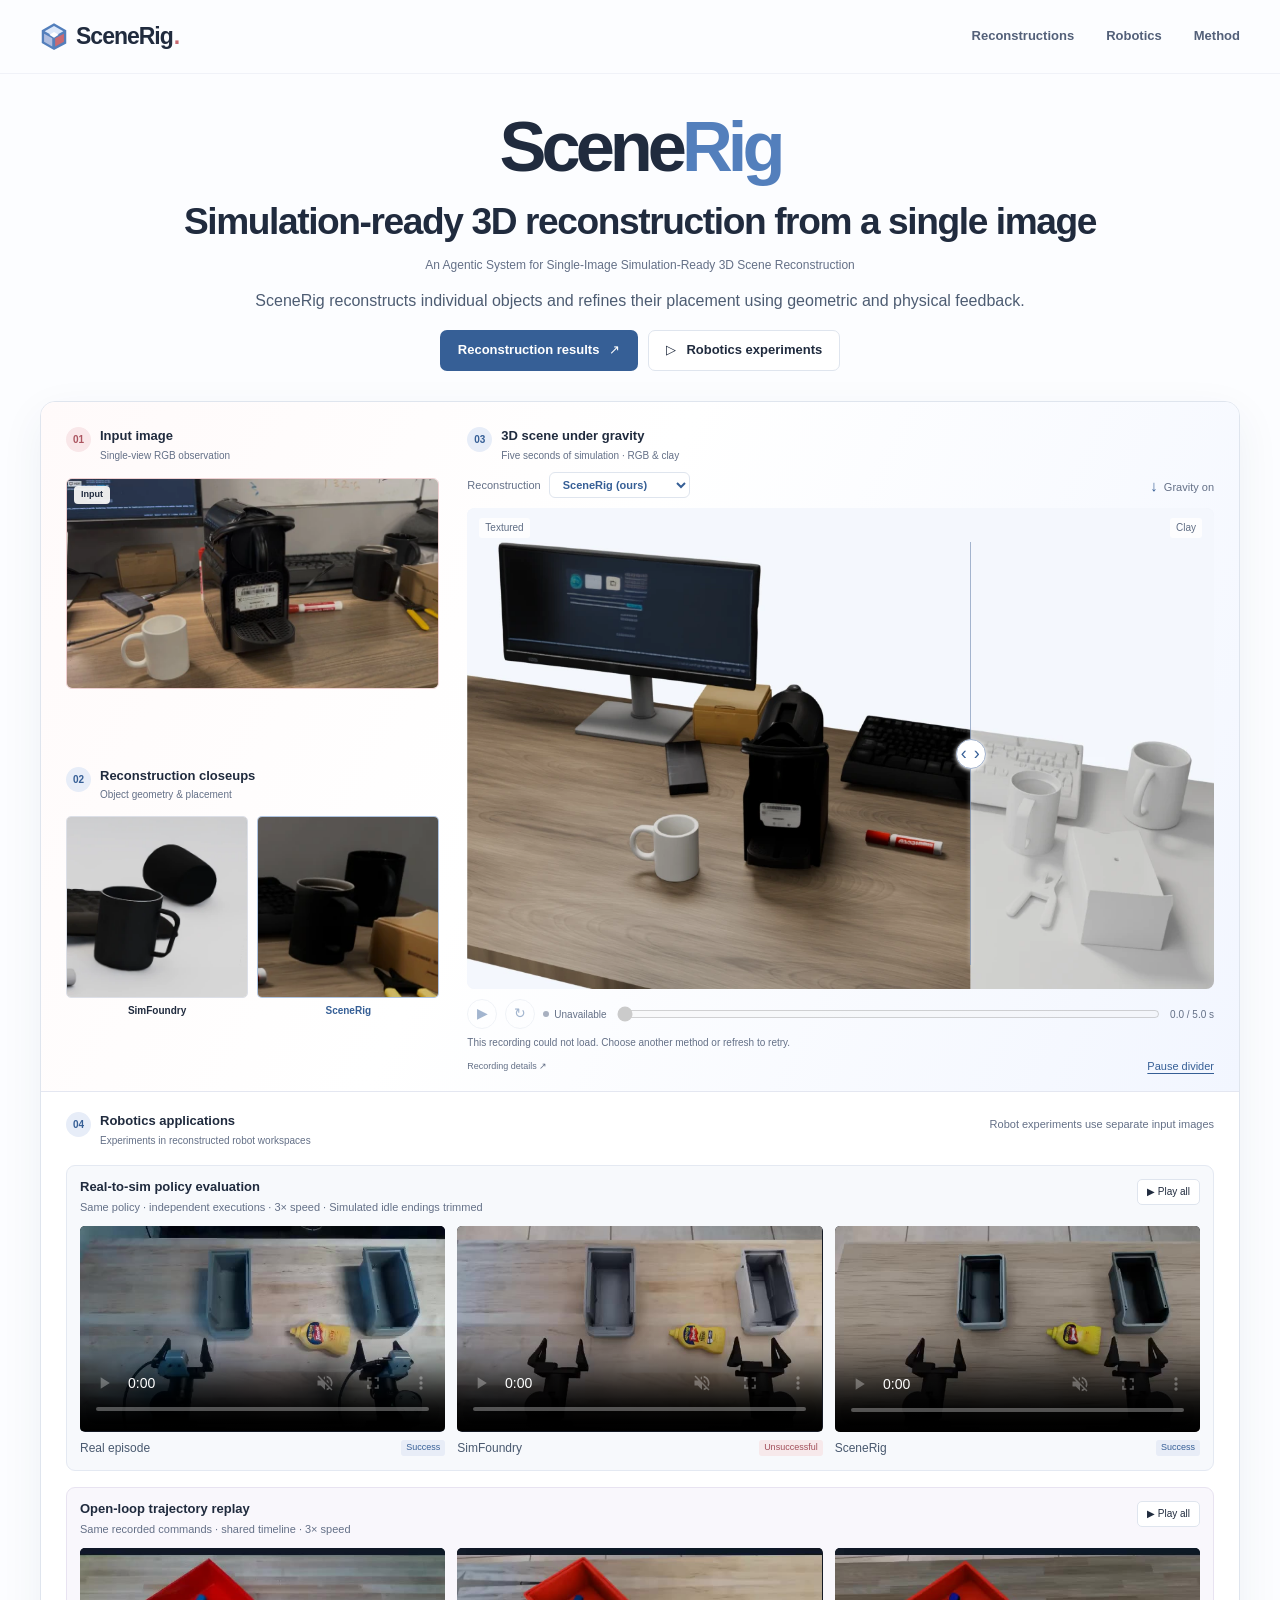
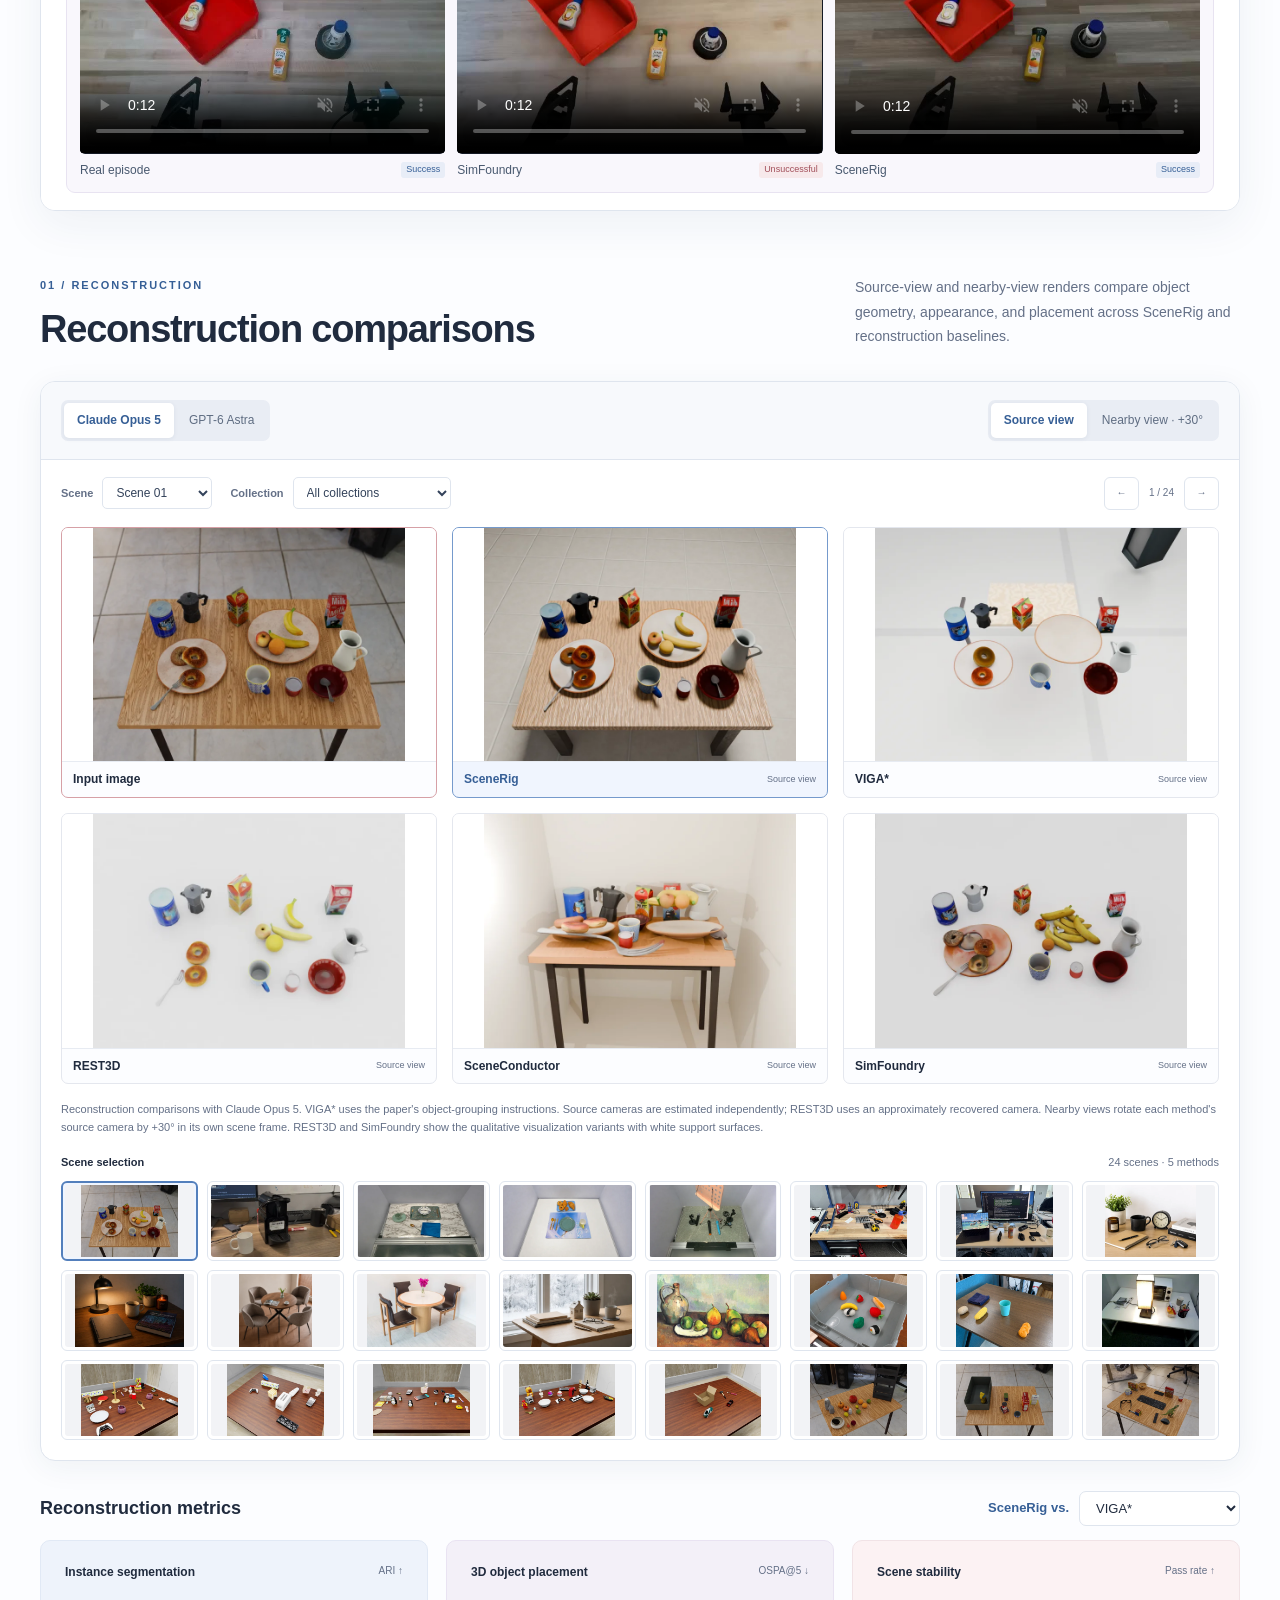
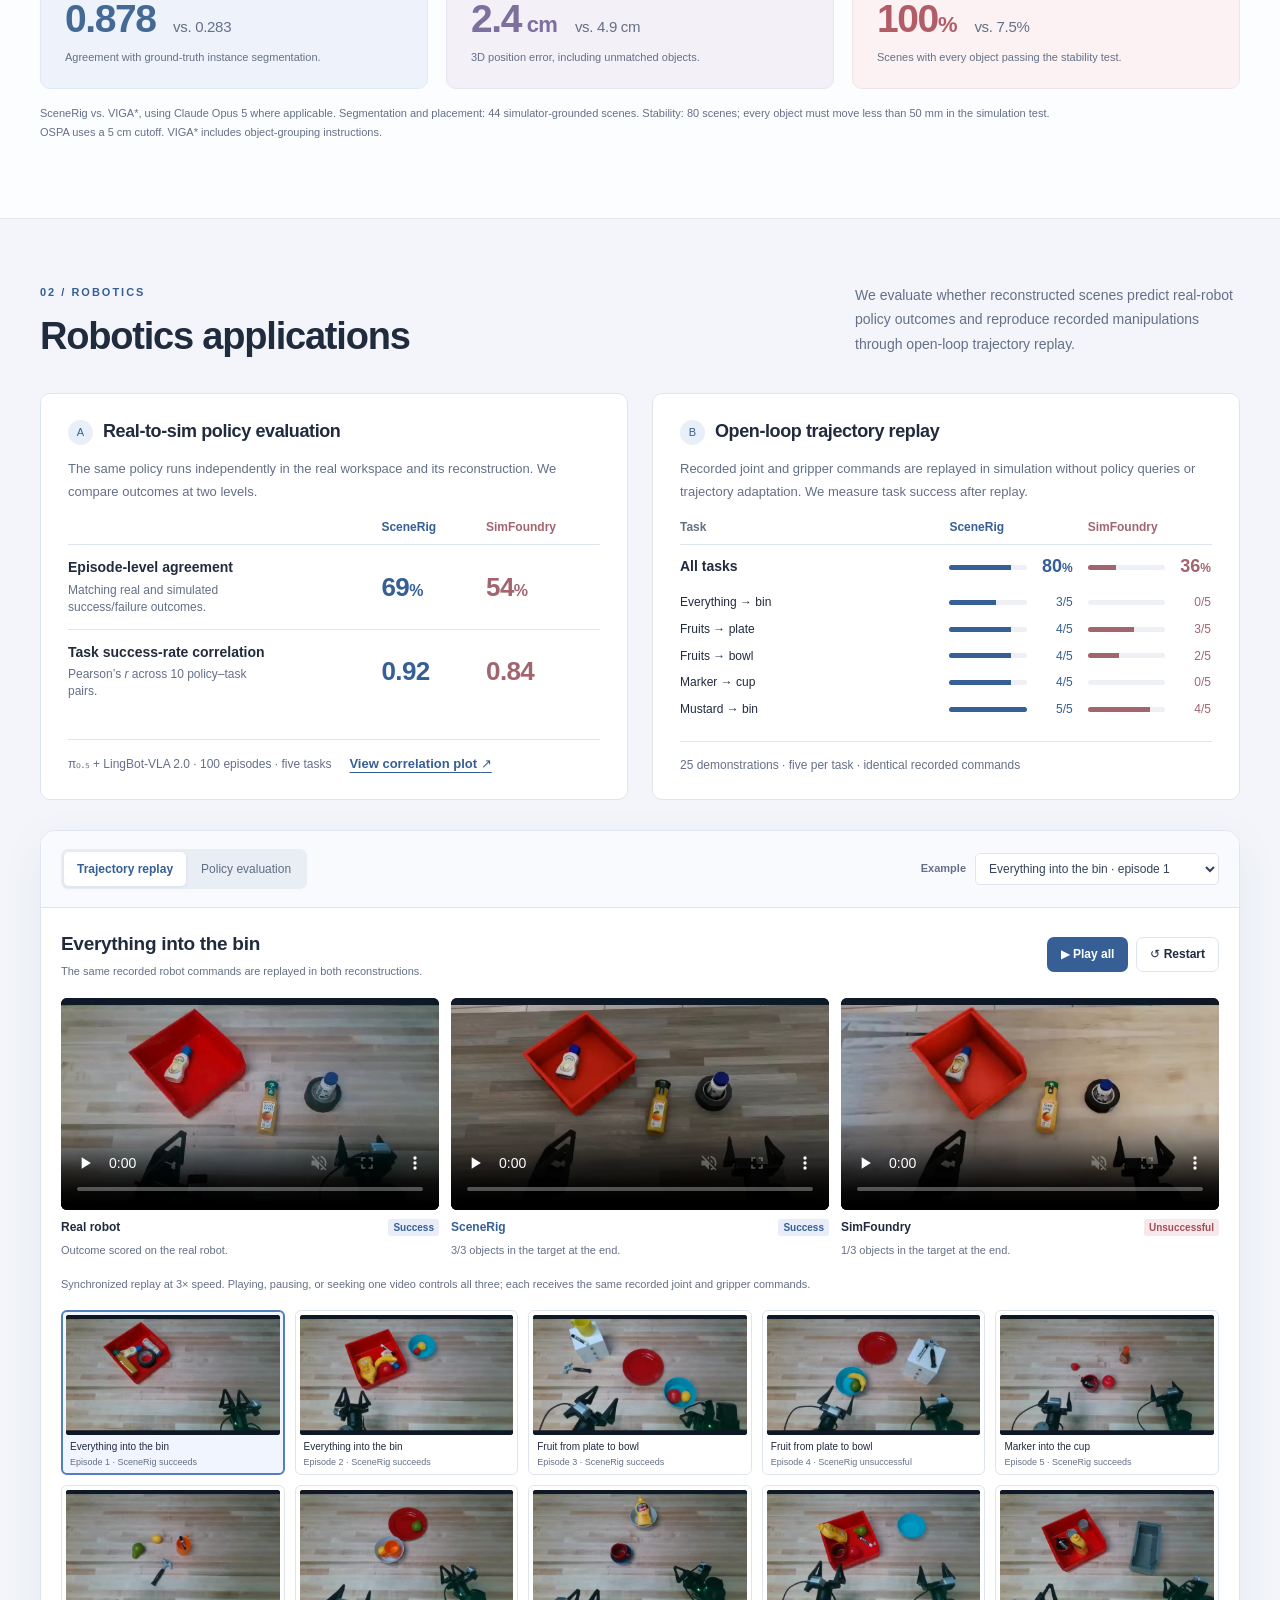
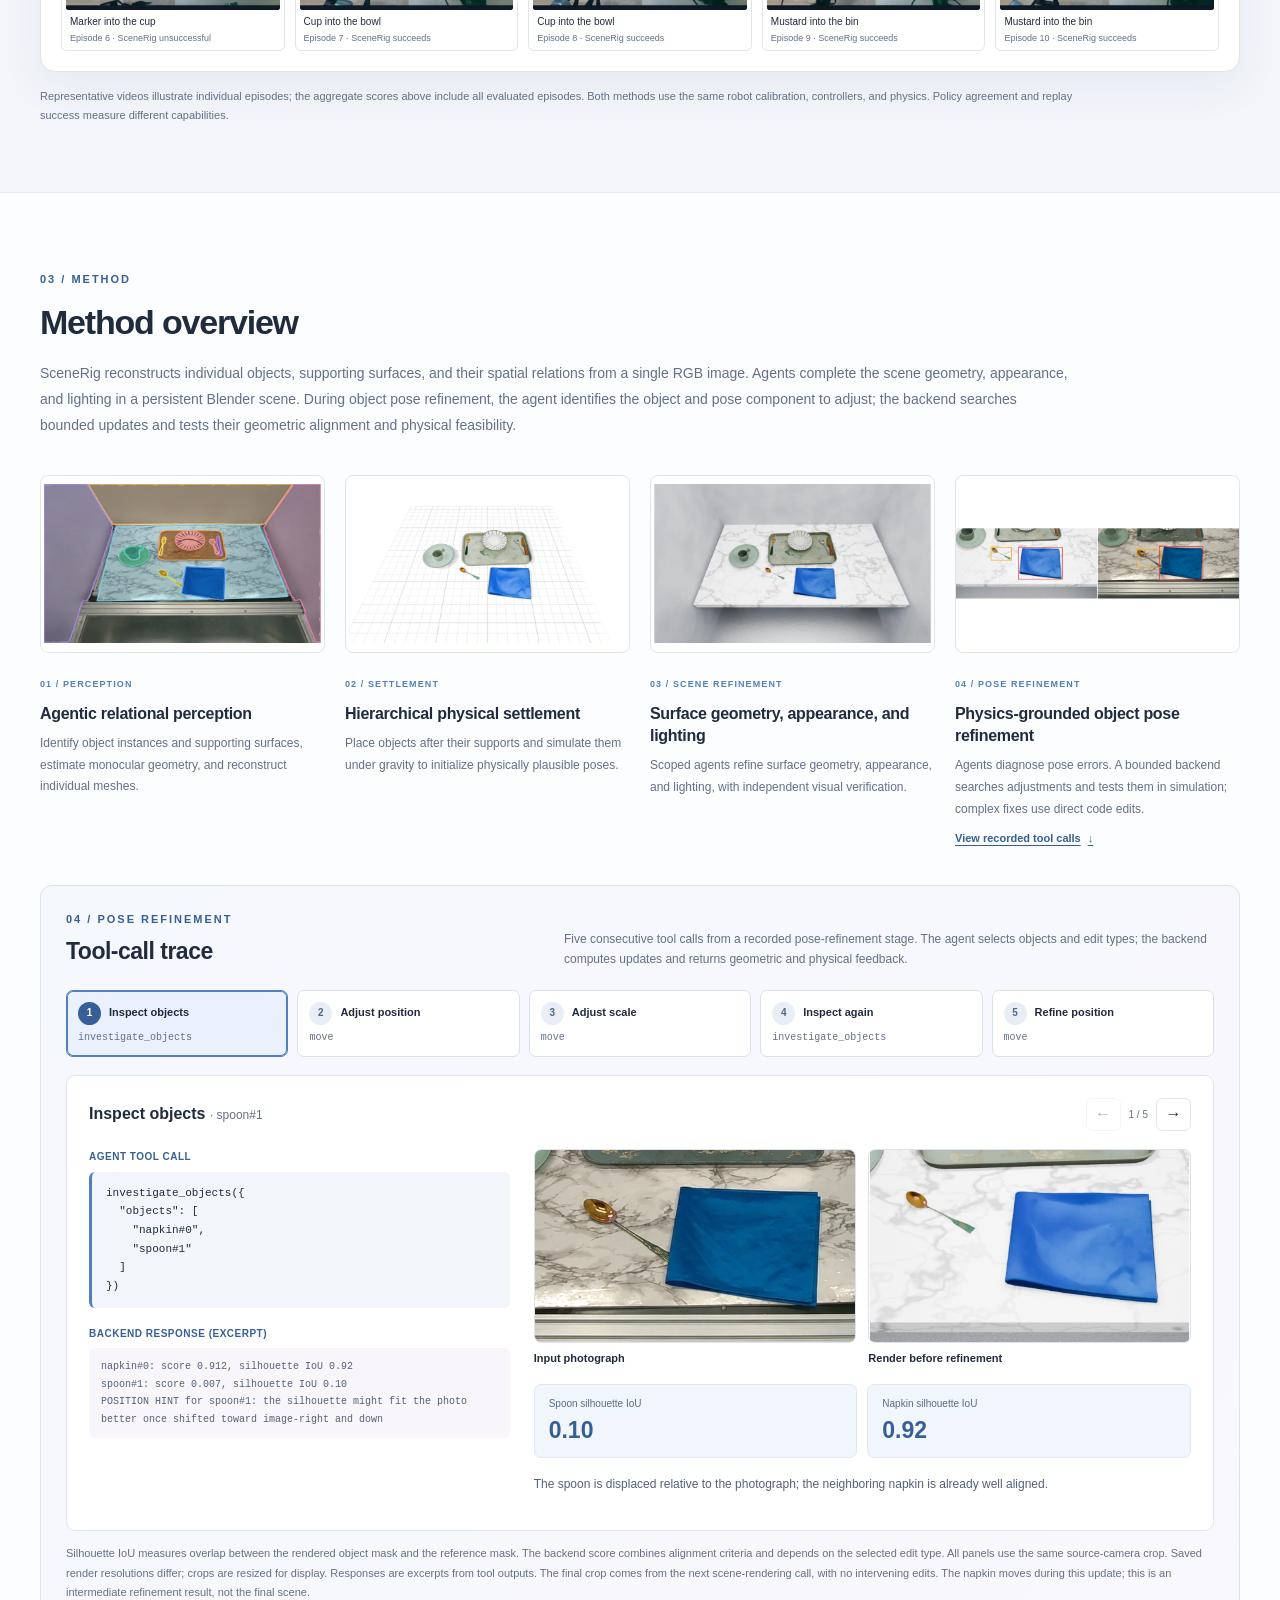
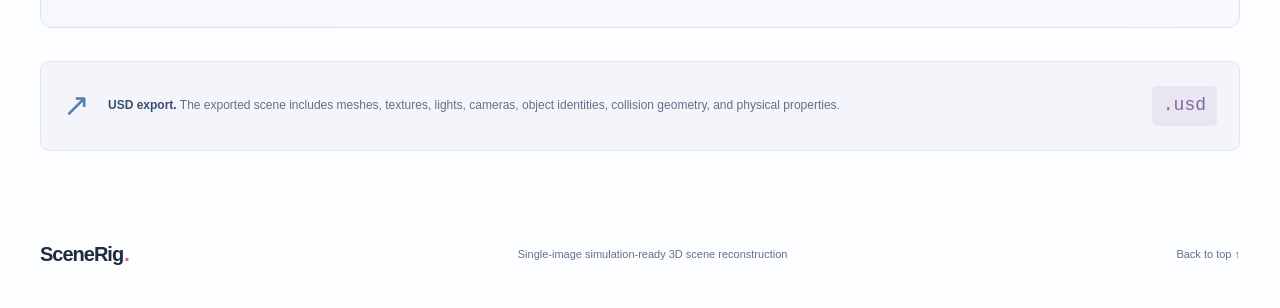
==== commit 285116e9: "Add recorded gravity simulation to teaser Add five-second RGB and clay recordings for SceneRig, VIGA" ====
--- a/index.html
+++ b/index.html
@@ -23,8 +23,8 @@
     />
     <title>SceneRig · Single-image, simulation-ready 3D scenes</title>
     <link rel="icon" href="assets/icon.svg" type="image/svg+xml" />
-    <link rel="stylesheet" href="styles.css?v=replay-unified-table" />
-    <script src="app.js?v=baseline-metrics-preview" defer></script>
+    <link rel="stylesheet" href="styles.css?v=teaser-physics-1" />
+    <script src="app.js?v=teaser-physics-1" defer></script>
   </head>
   <body>
     <a class="skip-link" href="#main">Skip to content</a>
@@ -116,26 +116,28 @@
               <figcaption class="step-title">
                 <span class="step-number">03</span
                 ><span
-                  >Simulation-ready 3D scene<small
-                    >Physically stable 3D reconstruction</small
+                  >3D scene under gravity<small
+                    >Five seconds of simulation · RGB &amp; clay</small
                   ></span
                 >
               </figcaption>
+              <div class="simulation-source">
+                <label for="simulation-source">Reconstruction</label>
+                <select id="simulation-source" aria-label="Simulation reconstruction method">
+                  <option value="scenerig">SceneRig (ours)</option>
+                  <option value="viga">VIGA*</option>
+                  <option value="simfoundry">SimFoundry</option>
+                </select>
+                <span class="gravity-label" title="Recorded gravity simulation"><span aria-hidden="true">↓</span> Gravity on</span>
+              </div>
               <div class="clay-slider" id="clay-slider" style="--split: 52%">
-                <img
-                  class="clay-base"
-                  src="assets/teaser/scene-clay.webp?v=edited-input"
-                  alt="Textureless clay rendering of the reconstructed coffee workspace from a novel viewpoint."
-                  width="1472"
-                  height="948"
-                />
+                <video id="simulation-clay" class="clay-base" muted playsinline preload="metadata"
+                  poster="assets/teaser/scene-clay.webp?v=edited-input"
+                  aria-label="Clay view of the recorded SceneRig gravity simulation"></video>
                 <div class="texture-reveal">
-                  <img
-                    src="assets/teaser/scene-textured.webp?v=edited-input"
-                    alt="Textured rendering of the same reconstructed scene, with identical geometry and viewpoint."
-                    width="1472"
-                    height="948"
-                  />
+                  <video id="simulation-rgb" muted playsinline preload="metadata"
+                    poster="assets/teaser/scene-textured.webp?v=edited-input"
+                    aria-label="RGB view of the recorded SceneRig gravity simulation"></video>
                 </div>
                 <div class="slider-labels" aria-hidden="true">
                   <span>Textured</span><span>Clay</span>
@@ -154,14 +156,23 @@
                   aria-valuetext="52 percent textured"
                 />
               </div>
+              <div class="simulation-controls" aria-label="Simulation playback">
+                <button id="simulation-play" type="button" aria-label="Play simulation" disabled><span aria-hidden="true">▶</span></button>
+                <button id="simulation-restart" type="button" aria-label="Restart simulation" title="Restart simulation" disabled><span aria-hidden="true">↻</span></button>
+                <span class="simulation-status" id="simulation-status"><span class="simulation-dot" aria-hidden="true"></span><span id="simulation-state">Loading</span></span>
+                <input id="simulation-time" type="range" min="0" max="5" step="0.033333" value="0" aria-label="Simulation time" aria-valuetext="0.0 of 5.0 seconds" disabled />
+                <output id="simulation-clock" for="simulation-time">0.0 / 5.0 s</output>
+              </div>
+              <p class="simulation-note" id="simulation-note">Recorded physics · 1× speed · drag the divider to compare materials.</p>
               <div class="slider-caption">
+                <a class="simulation-details" href="assets/teaser/simulation/recording-notes.txt" target="_blank" rel="noopener">Recording details ↗</a>
                 <button
                   id="clay-motion"
                   class="text-button"
                   type="button"
                   aria-pressed="true"
                 >
-                  Pause animation
+                  Pause divider
                 </button>
               </div>
             </figure>
@@ -614,5 +625,6 @@
         material slider, and load the robot video gallery.
       </p></noscript
     >
+    <script src="assets/js/teaser-simulation.js?v=physics-1" defer></script>
   </body>
 </html>
--- a/styles.css
+++ b/styles.css
@@ -353,8 +353,10 @@
   border-radius: 8px;
 }
 .clay-slider > img,
+.clay-slider > video,
 .texture-reveal,
-.texture-reveal img {
+.texture-reveal img,
+.texture-reveal video {
   position: absolute;
   inset: 0;
   width: 100%;
@@ -2304,3 +2306,24 @@
 .comparison-grid.four-panels {
   grid-template-columns: repeat(2, minmax(0, 1fr));
 }
+
+/* Recorded physics shares one clock across the textured and clay views. */
+.simulation-source { display: flex; align-items: center; flex-wrap: wrap; gap: 8px; margin: 10px 0; font-size: 11px; color: var(--muted); }
+.simulation-source select { min-width: 132px; max-width: 100%; padding: 5px 25px 5px 9px; border: 1px solid var(--line); border-radius: 6px; background: #fff; color: var(--blue-dark); font: inherit; font-weight: 600; }
+.gravity-label { margin-left: auto; white-space: nowrap; }
+.gravity-label > span { display: inline-block; margin-right: 3px; font-size: 15px; color: var(--blue-dark); }
+.simulation-controls { display: flex; align-items: center; gap: 8px; margin-top: 10px; min-height: 30px; }
+.simulation-controls button { display: grid; place-items: center; flex: 0 0 30px; height: 30px; border: 1px solid var(--line); border-radius: 50%; background: #fff; color: var(--blue-dark); font-size: 14px; cursor: pointer; }
+.simulation-controls button:hover { background: #edf2fa; }
+.simulation-controls button:disabled { opacity: .45; cursor: default; }
+.simulation-status { display: inline-flex; align-items: center; gap: 5px; min-width: 62px; color: var(--muted); font-size: 10px; }
+.simulation-dot { width: 6px; height: 6px; border-radius: 50%; background: #a8b0c0; }
+.simulation-status.playing .simulation-dot { background: #527bd0; animation: simulation-pulse 1.2s ease-in-out infinite; }
+@keyframes simulation-pulse { 50% { box-shadow: 0 0 0 4px #527bd020; } }
+#simulation-time { min-width: 25px; flex: 1; width: 100%; accent-color: #527bd0; cursor: pointer; }
+#simulation-clock { flex: 0 0 auto; font-size: 10px; font-variant-numeric: tabular-nums; color: var(--muted); }
+.simulation-note { margin: 6px 0 0; font-size: 10px; line-height: 1.5; color: var(--muted); }
+@media (prefers-reduced-motion: reduce) { .simulation-status.playing .simulation-dot { animation: none; } }
+@media (max-width: 430px) { .simulation-controls { gap: 5px; } .simulation-status { min-width: 52px; font-size: 9px; } }
+
+.simulation-details { margin-right: auto; color: var(--muted); text-underline-offset: 3px; }
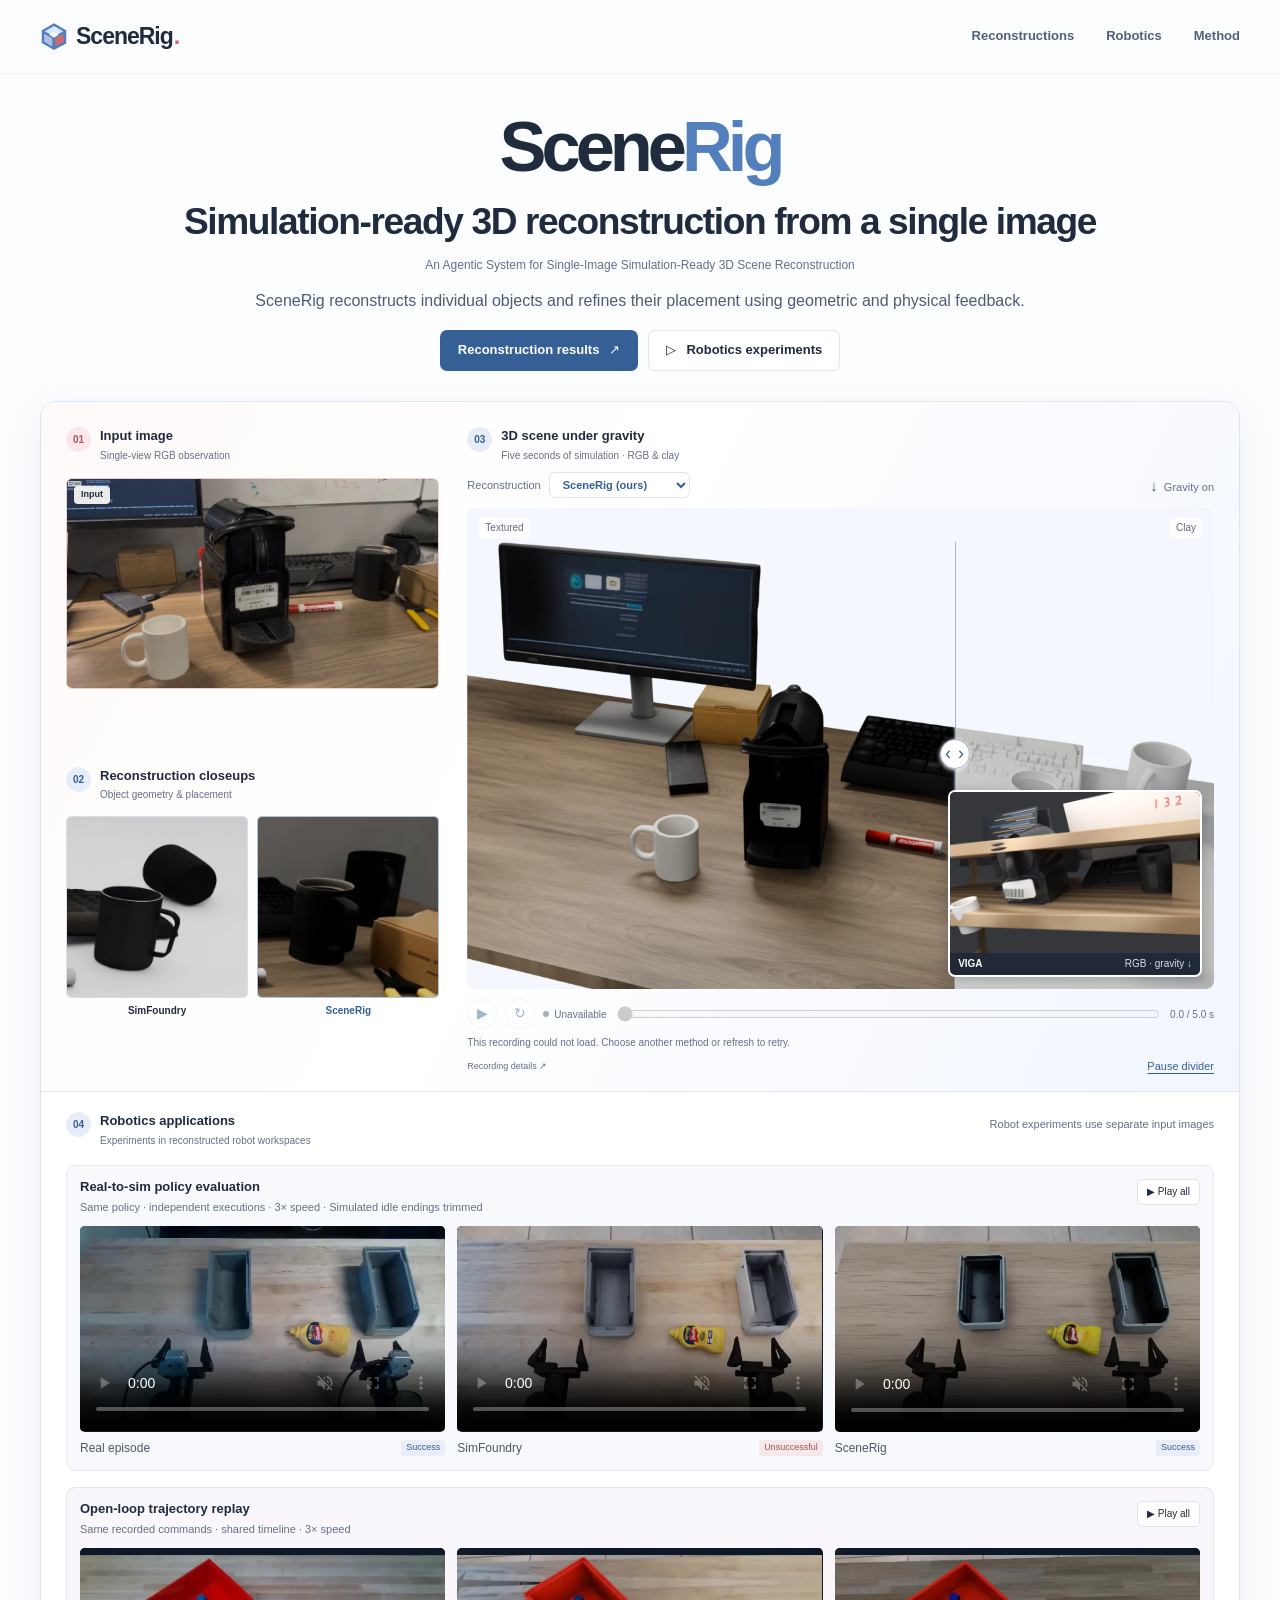
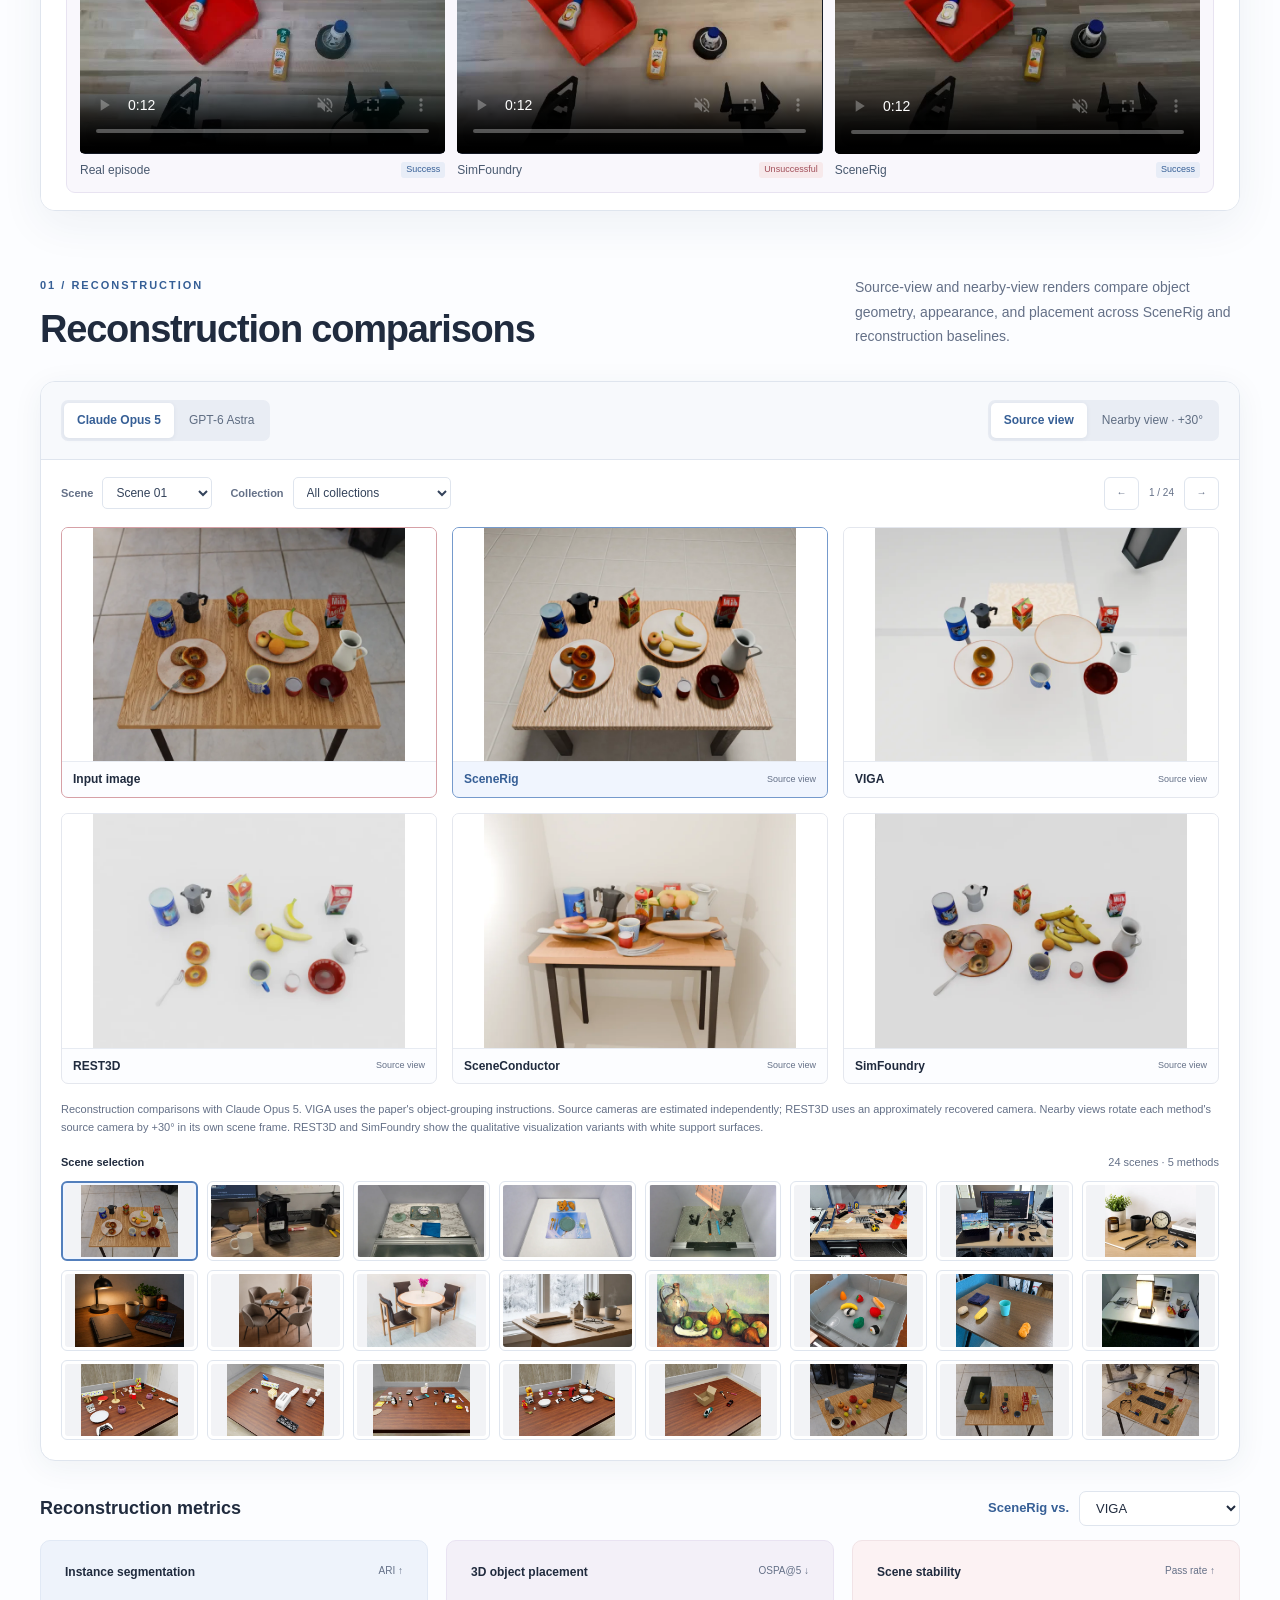
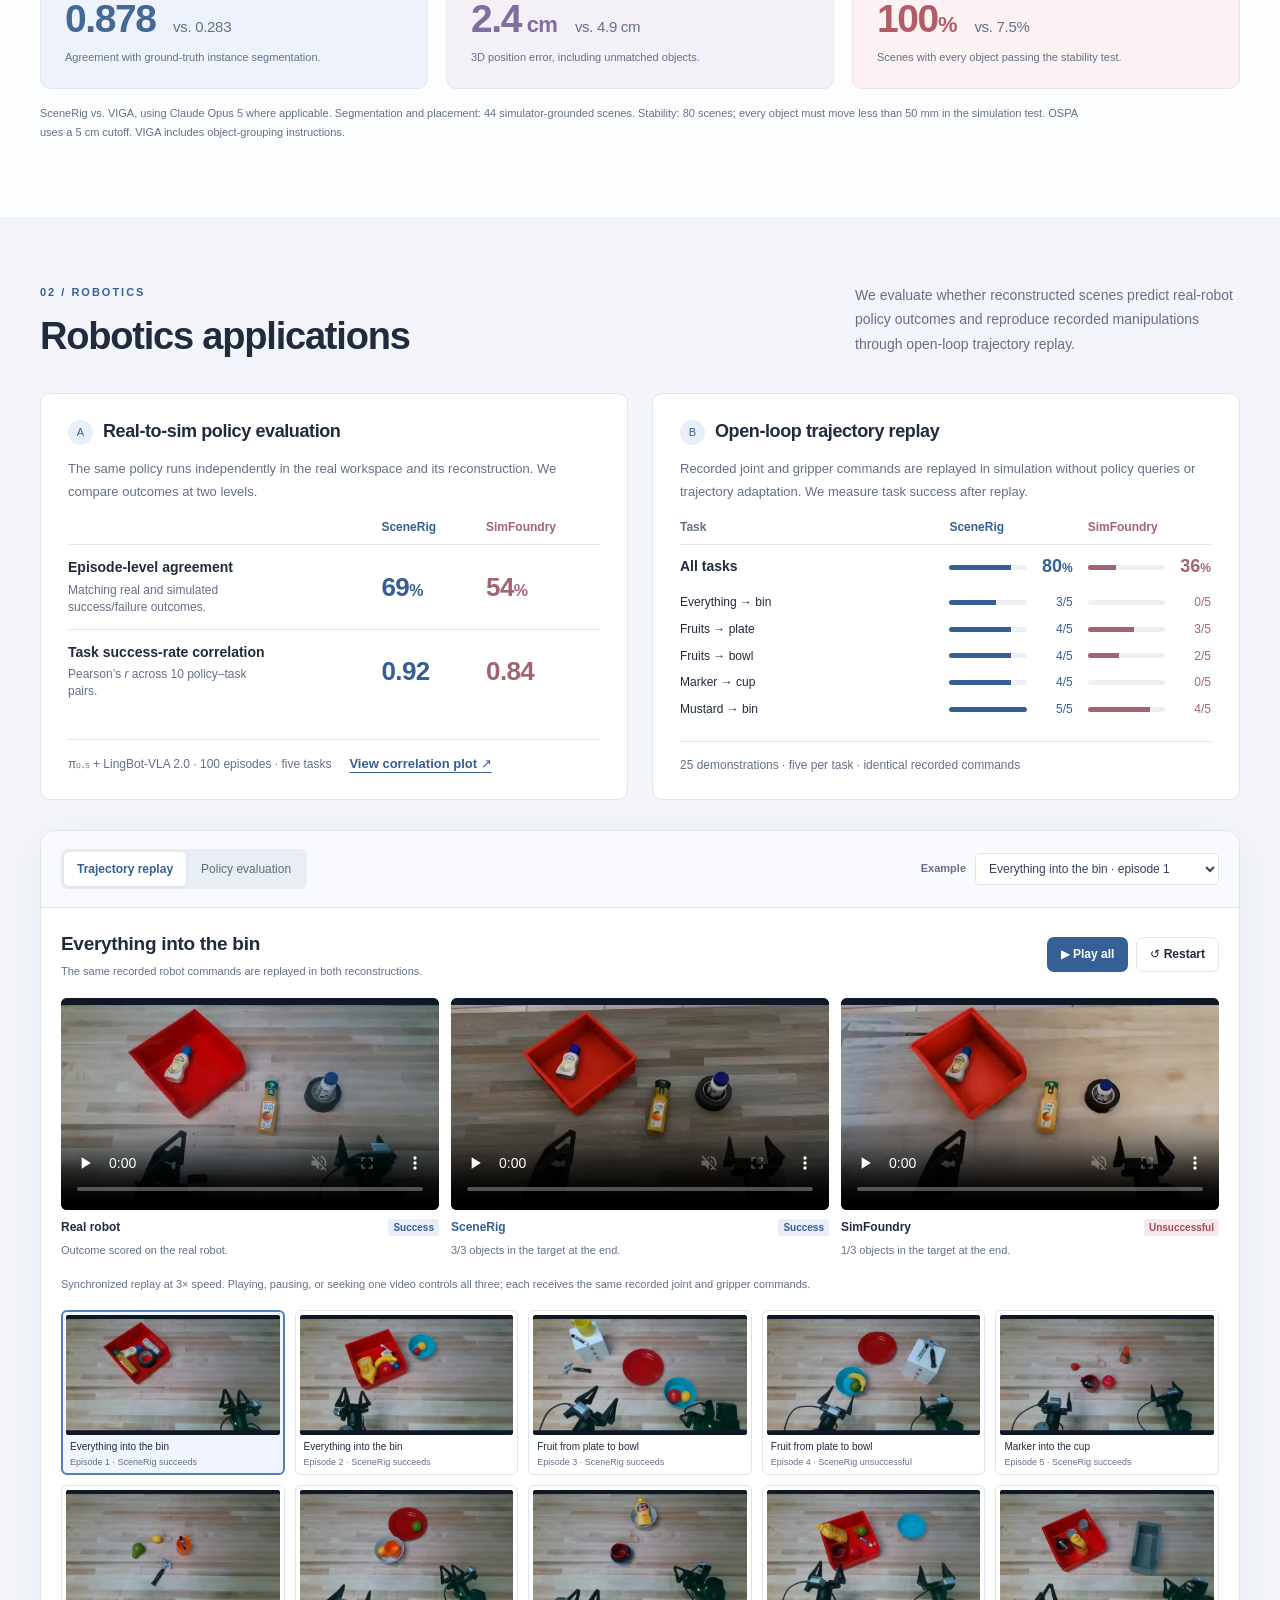
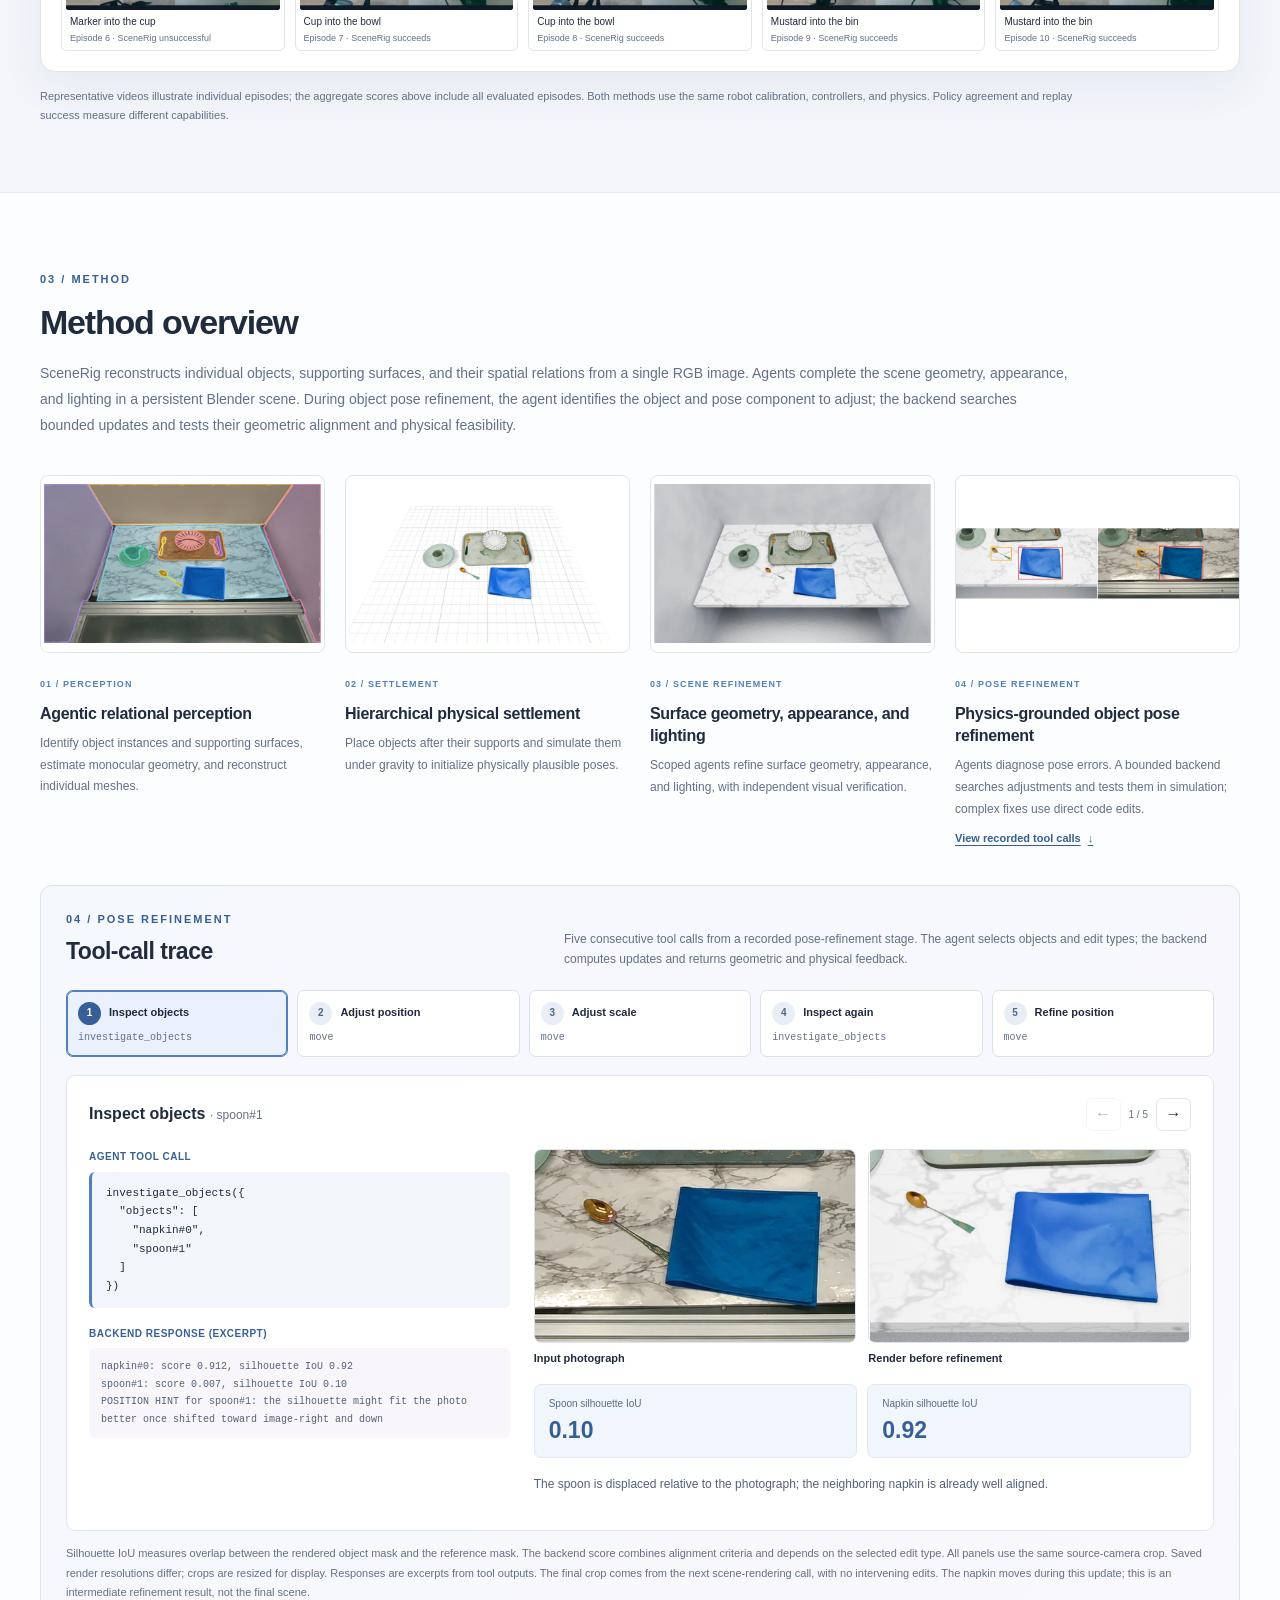
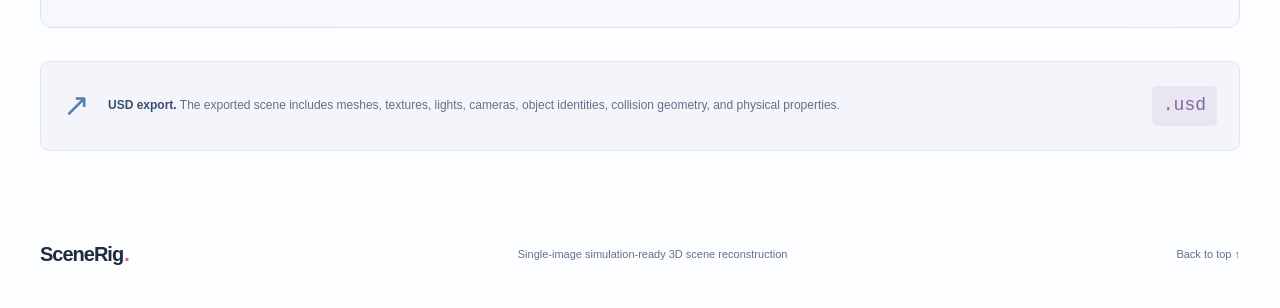
==== commit 16705a69: "Show synchronized VIGA inset and simplify method labels Overlay the VIGA RGB gravity recording at bo" ====
--- a/index.html
+++ b/index.html
@@ -23,8 +23,8 @@
     />
     <title>SceneRig · Single-image, simulation-ready 3D scenes</title>
     <link rel="icon" href="assets/icon.svg" type="image/svg+xml" />
-    <link rel="stylesheet" href="styles.css?v=teaser-physics-1" />
-    <script src="app.js?v=teaser-physics-1" defer></script>
+    <link rel="stylesheet" href="styles.css?v=teaser-inset-1" />
+    <script src="app.js?v=teaser-inset-1" defer></script>
   </head>
   <body>
     <a class="skip-link" href="#main">Skip to content</a>
@@ -125,7 +125,7 @@
                 <label for="simulation-source">Reconstruction</label>
                 <select id="simulation-source" aria-label="Simulation reconstruction method">
                   <option value="scenerig">SceneRig (ours)</option>
-                  <option value="viga">VIGA*</option>
+                  <option value="viga">VIGA</option>
                   <option value="simfoundry">SimFoundry</option>
                 </select>
                 <span class="gravity-label" title="Recorded gravity simulation"><span aria-hidden="true">↓</span> Gravity on</span>
@@ -139,6 +139,12 @@
                     poster="assets/teaser/scene-textured.webp?v=edited-input"
                     aria-label="RGB view of the recorded SceneRig gravity simulation"></video>
                 </div>
+                <aside class="simulation-inset" id="simulation-inset" aria-label="VIGA RGB comparison at the same simulation time">
+                  <video id="simulation-viga" muted playsinline preload="metadata"
+                    poster="assets/teaser/simulation/viga-rgb.webp"
+                    aria-label="VIGA RGB gravity simulation, synchronized with the main view"></video>
+                  <span class="simulation-inset-label"><strong>VIGA</strong><span>RGB · gravity ↓</span></span>
+                </aside>
                 <div class="slider-labels" aria-hidden="true">
                   <span>Textured</span><span>Clay</span>
                 </div>
@@ -278,7 +284,7 @@
           <div class="metric-baseline-control">
             <label for="metric-baseline">SceneRig vs.</label>
             <select id="metric-baseline" aria-label="Choose reconstruction metric baseline">
-              <option value="viga" selected>VIGA*</option>
+              <option value="viga" selected>VIGA</option>
               <option value="rest3d">REST3D</option>
               <option value="sceneconductor">SceneConductor</option>
               <option value="simfoundry">SimFoundry</option>
@@ -313,10 +319,10 @@
           </article>
         </div>
         <p class="metric-note">
-          SceneRig vs. <span id="metric-baseline-name">VIGA*</span>, using Claude Opus 5 where applicable. Segmentation and
+          SceneRig vs. <span id="metric-baseline-name">VIGA</span>, using Claude Opus 5 where applicable. Segmentation and
           placement: 44 simulator-grounded scenes. Stability: 80 scenes; every
           object must move less than 50 mm in the simulation test. OSPA uses a 5
-          cm cutoff. VIGA* includes object-grouping instructions.
+          cm cutoff. VIGA includes object-grouping instructions.
         </p>
       </section>
 
@@ -625,6 +631,6 @@
         material slider, and load the robot video gallery.
       </p></noscript
     >
-    <script src="assets/js/teaser-simulation.js?v=physics-1" defer></script>
+    <script src="assets/js/teaser-simulation.js?v=inset-1" defer></script>
   </body>
 </html>
--- a/styles.css
+++ b/styles.css
@@ -2327,3 +2327,14 @@
 @media (max-width: 430px) { .simulation-controls { gap: 5px; } .simulation-status { min-width: 52px; font-size: 9px; } }
 
 .simulation-details { margin-right: auto; color: var(--muted); text-underline-offset: 3px; }
+
+/* Keep the moving baseline visible alongside a stable reconstruction. */
+.simulation-inset { position: absolute; z-index: 2; right: 12px; bottom: 12px; width: 34%; margin: 0; overflow: hidden; border: 2px solid #fff; border-radius: 7px; background: #222936; box-shadow: 0 3px 14px #17244240; pointer-events: none; }
+.simulation-inset[hidden] { display: none; }
+.simulation-inset video { display: block; width: 100%; height: auto; aspect-ratio: 1104 / 712; object-fit: contain; }
+.simulation-inset-label { display: flex; align-items: center; justify-content: space-between; gap: 6px; padding: 5px 8px; color: #fff; font-size: 10px; line-height: 1.2; }
+.simulation-inset-label > span { color: #d5deed; }
+@media (max-width: 600px) {
+  .simulation-inset { right: 7px; bottom: 7px; width: 40%; border-radius: 5px; }
+  .simulation-inset-label { padding: 4px 5px; gap: 3px; font-size: 8px; }
+}
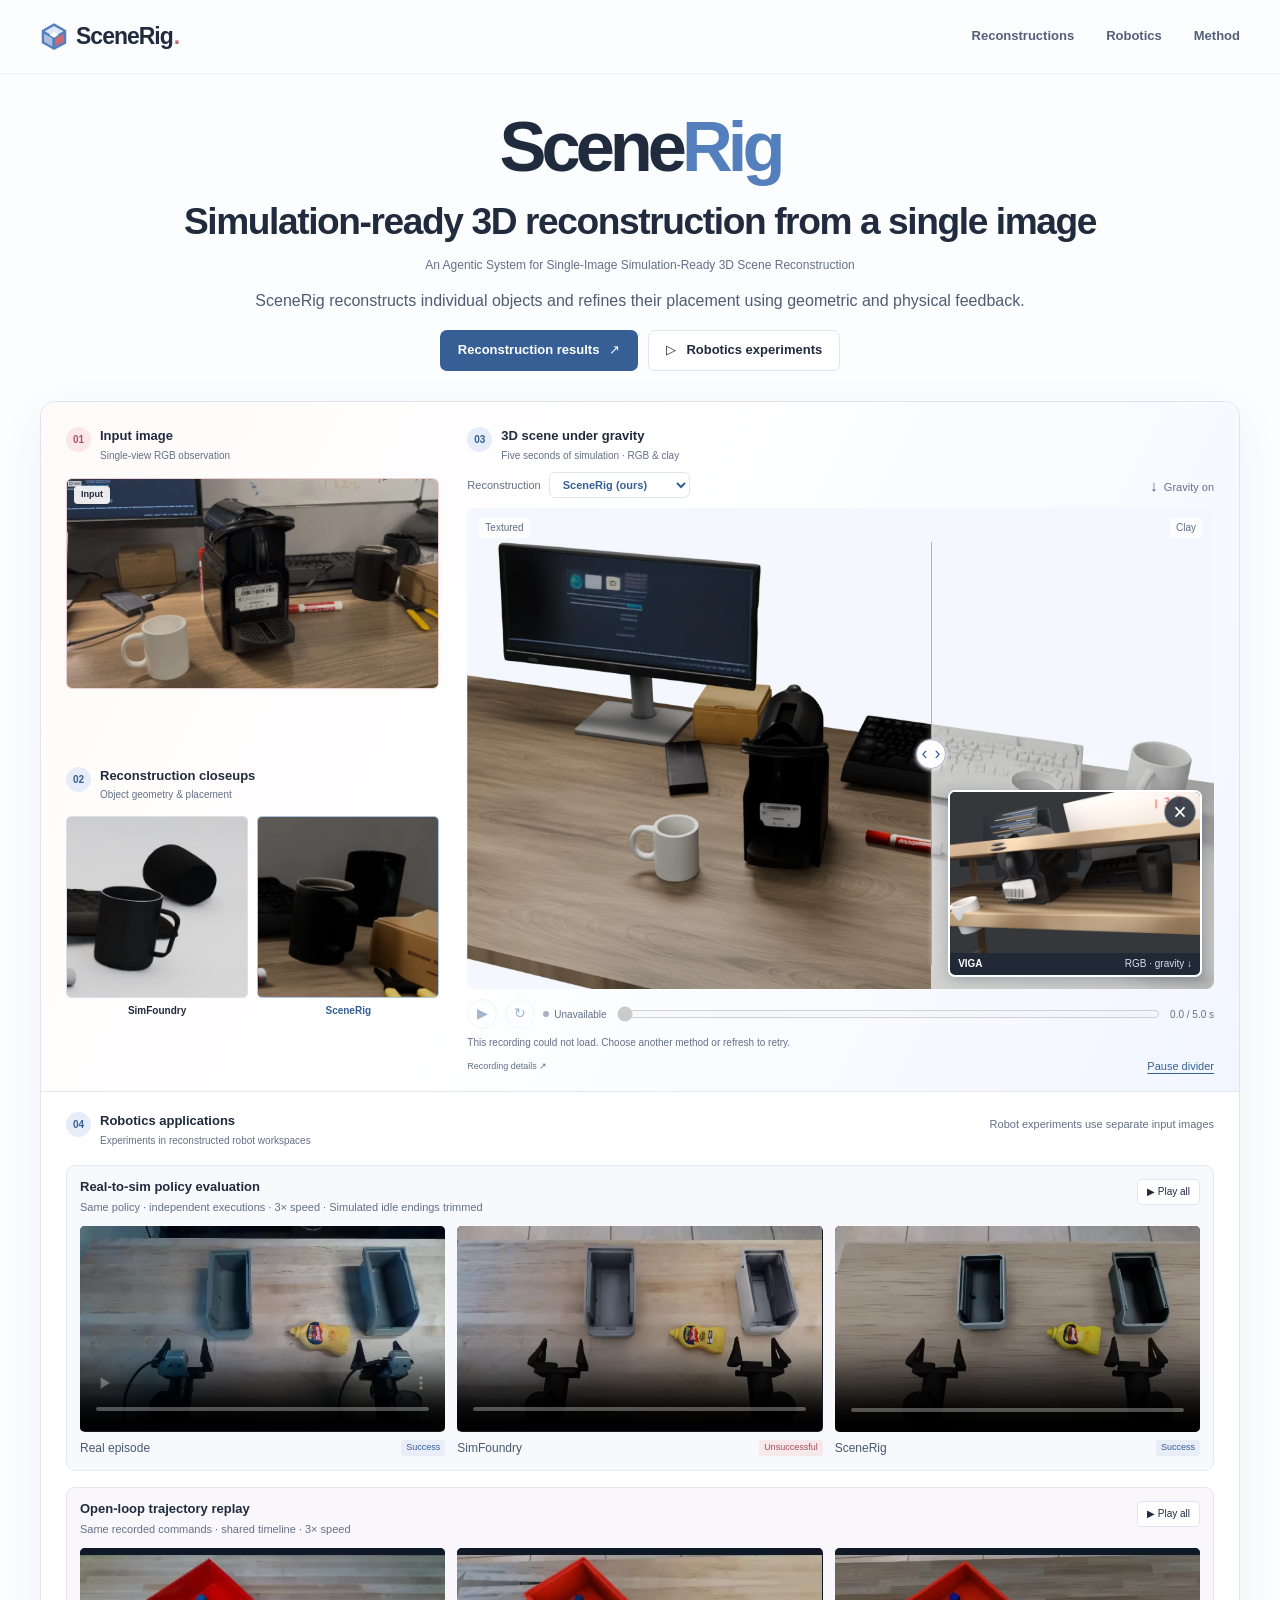
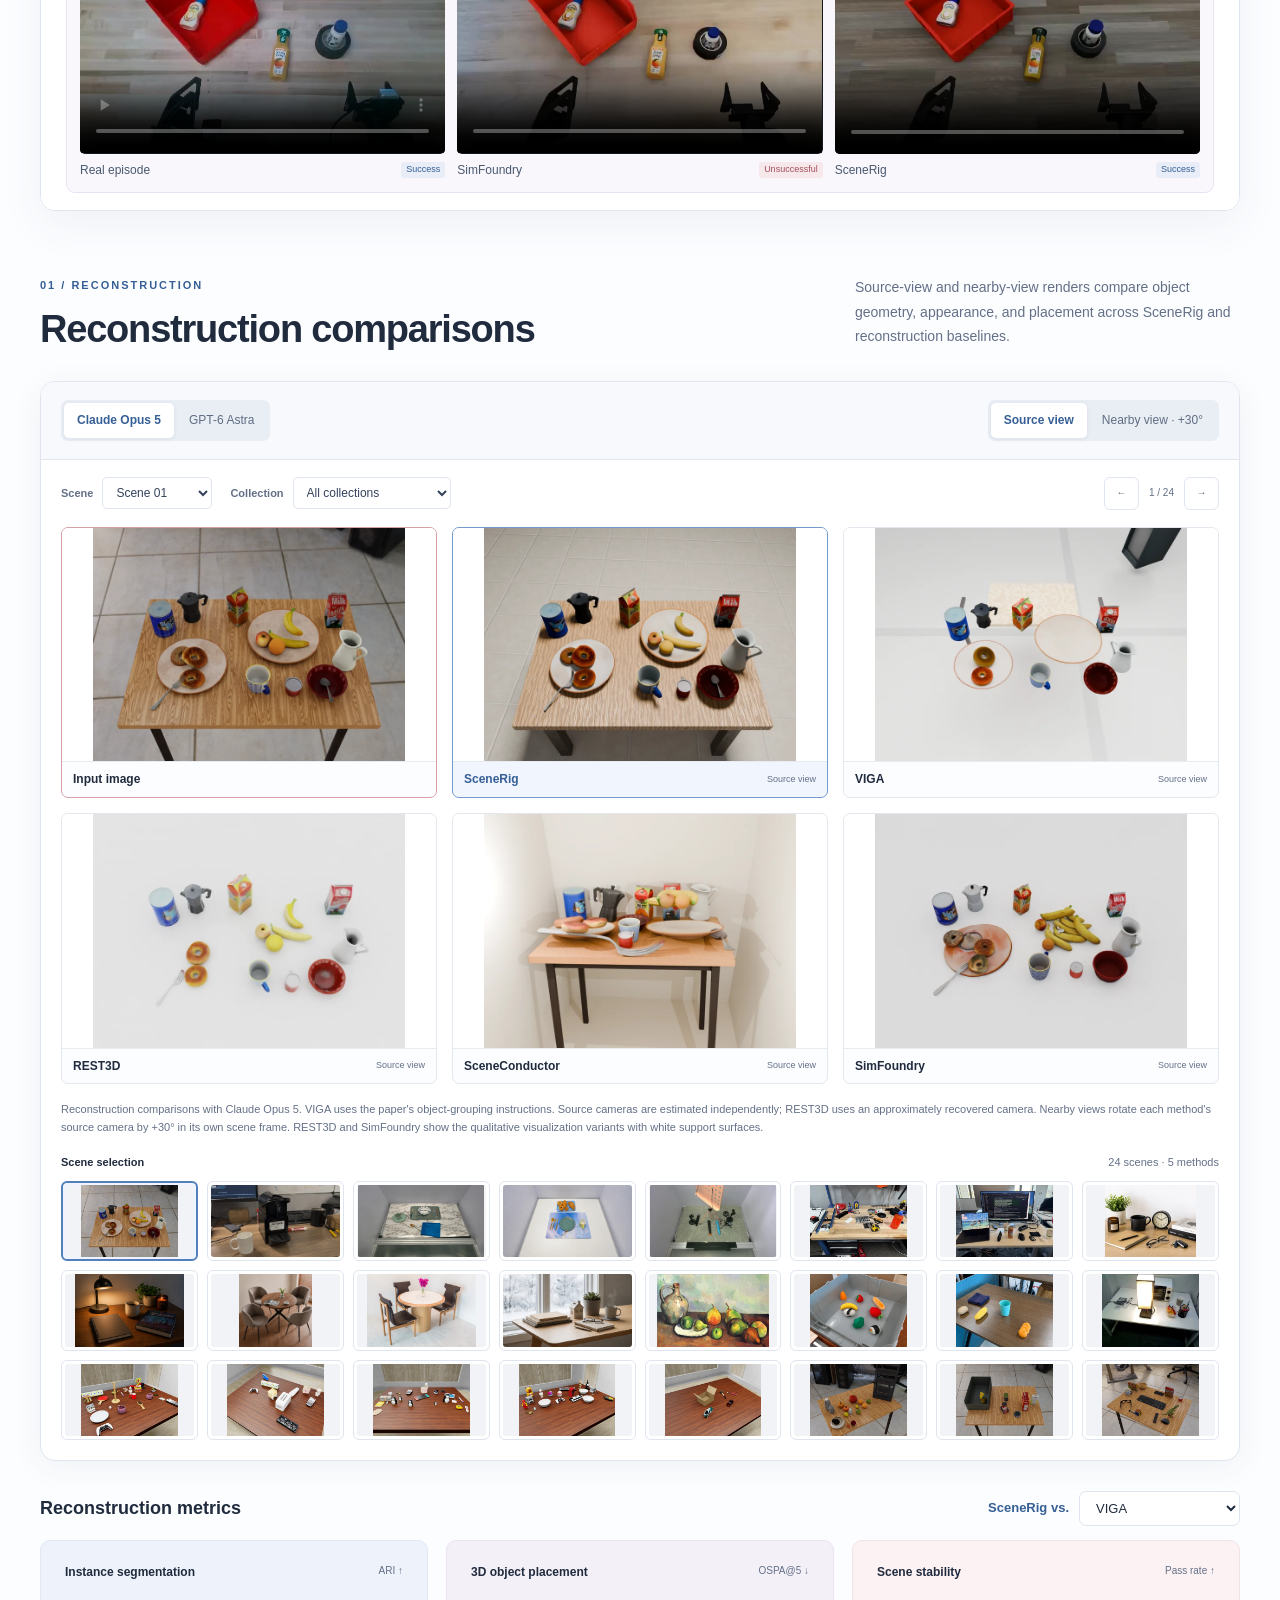
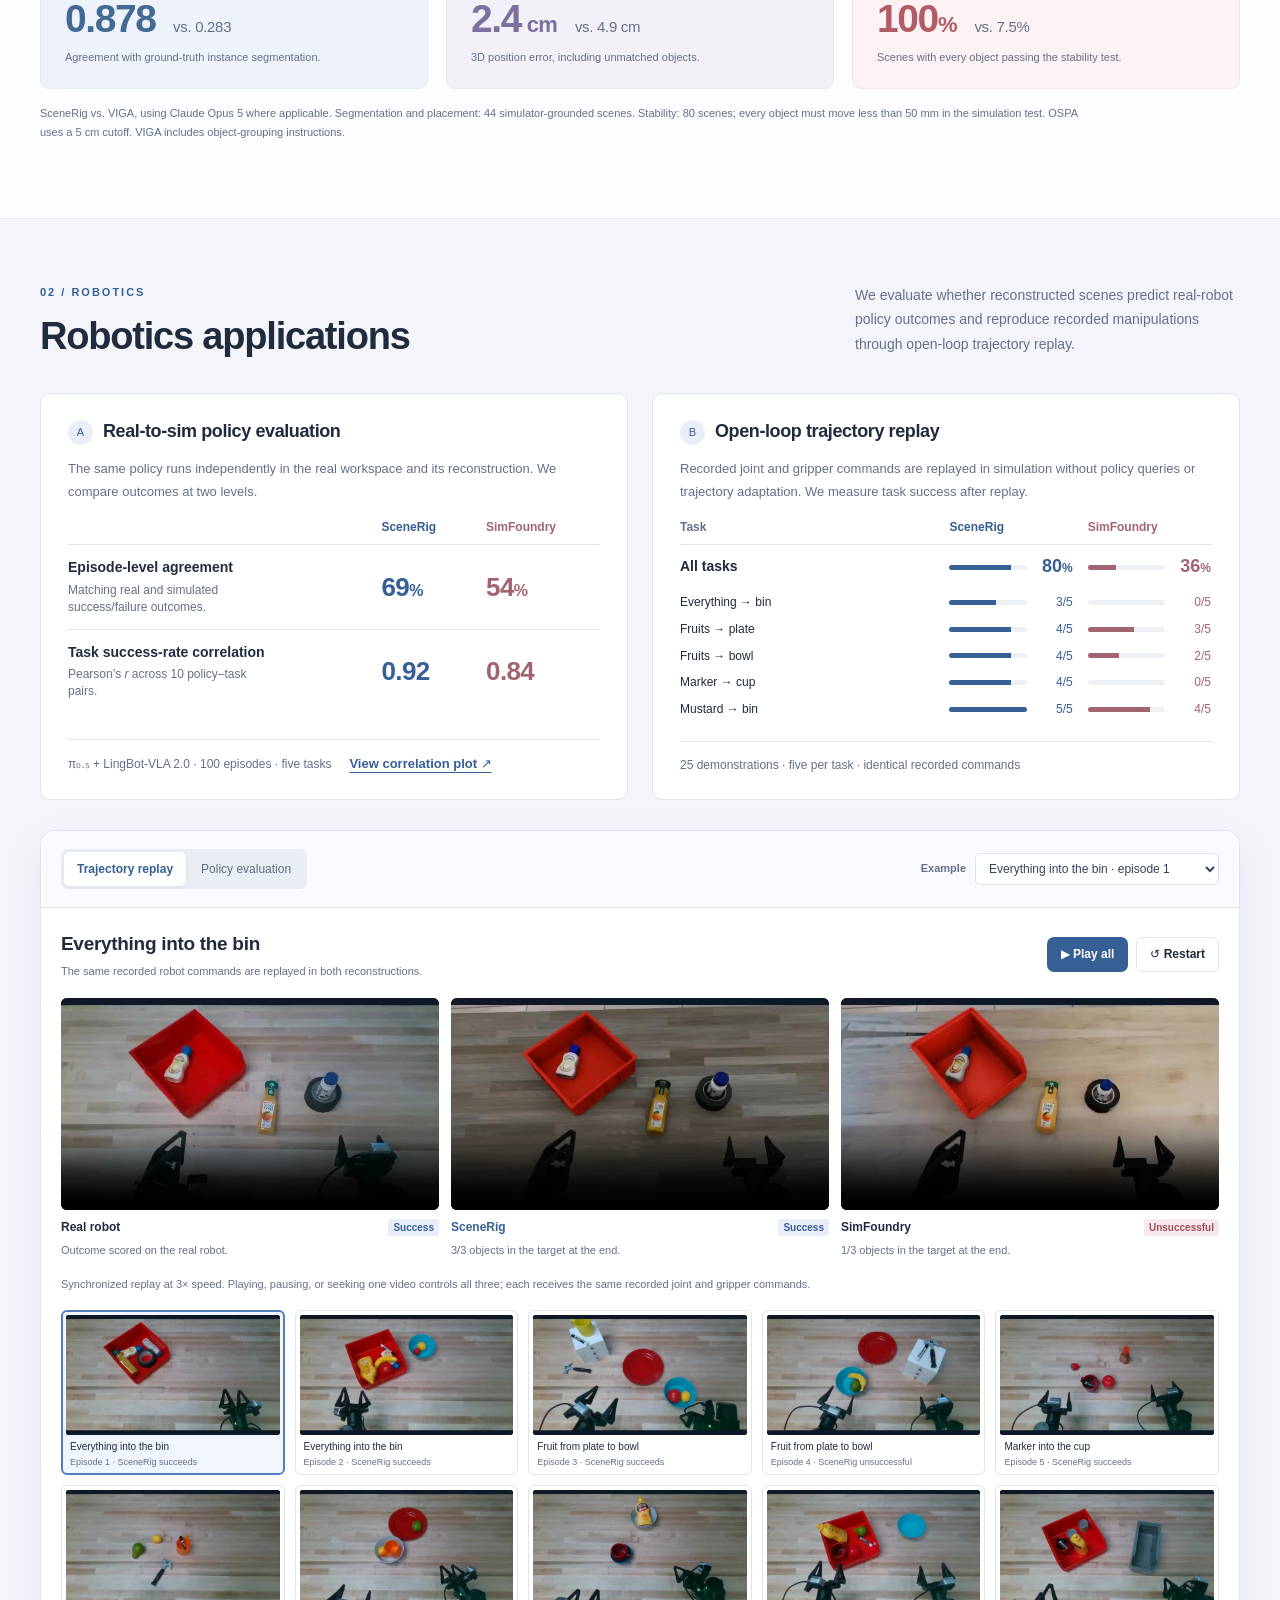
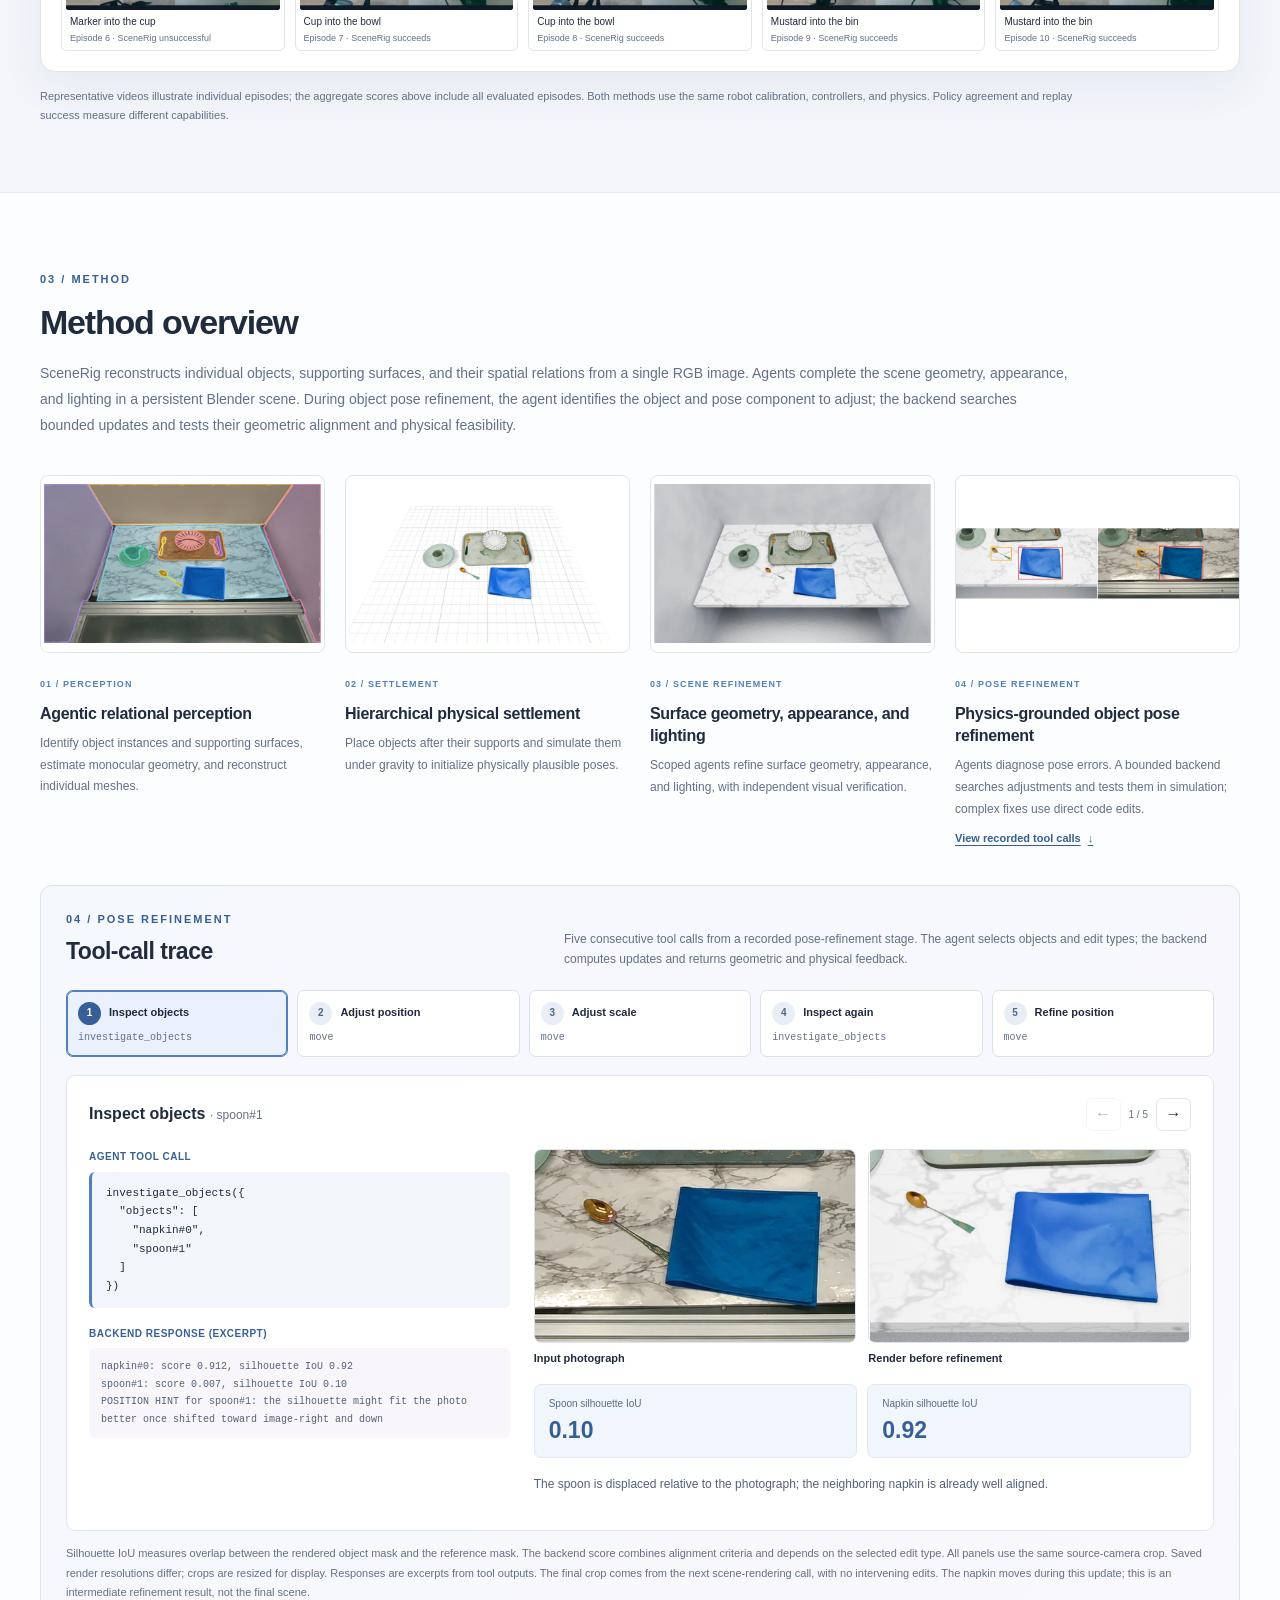
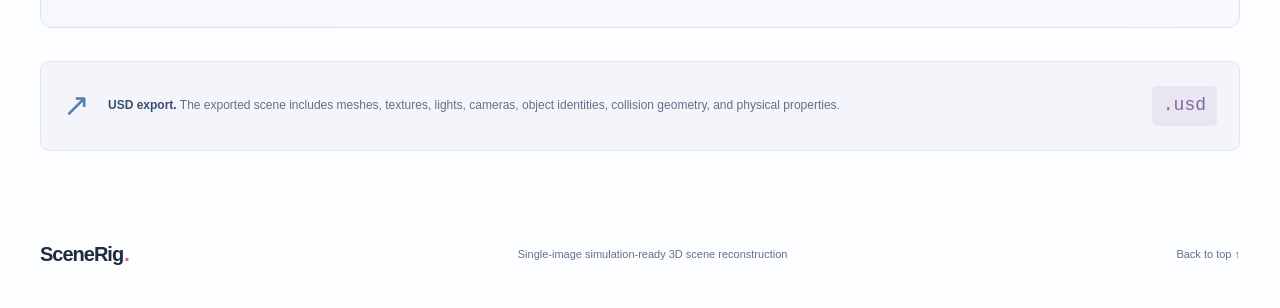
==== commit 75032f0c: "Let viewers close and reopen the VIGA comparison Add an accessible close button and a Show VIGA comp" ====
--- a/index.html
+++ b/index.html
@@ -23,8 +23,8 @@
     />
     <title>SceneRig · Single-image, simulation-ready 3D scenes</title>
     <link rel="icon" href="assets/icon.svg" type="image/svg+xml" />
-    <link rel="stylesheet" href="styles.css?v=teaser-inset-1" />
-    <script src="app.js?v=teaser-inset-1" defer></script>
+    <link rel="stylesheet" href="styles.css?v=teaser-inset-2" />
+    <script src="app.js?v=teaser-inset-2" defer></script>
   </head>
   <body>
     <a class="skip-link" href="#main">Skip to content</a>
@@ -140,11 +140,13 @@
                     aria-label="RGB view of the recorded SceneRig gravity simulation"></video>
                 </div>
                 <aside class="simulation-inset" id="simulation-inset" aria-label="VIGA RGB comparison at the same simulation time">
+                  <button id="simulation-inset-close" class="simulation-inset-close" type="button" aria-label="Close VIGA comparison" title="Close VIGA comparison"><span aria-hidden="true">×</span></button>
                   <video id="simulation-viga" muted playsinline preload="metadata"
                     poster="assets/teaser/simulation/viga-rgb.webp"
                     aria-label="VIGA RGB gravity simulation, synchronized with the main view"></video>
                   <span class="simulation-inset-label"><strong>VIGA</strong><span>RGB · gravity ↓</span></span>
                 </aside>
+                <button id="simulation-inset-show" class="simulation-inset-show" type="button" aria-controls="simulation-inset" aria-expanded="false" hidden>Show VIGA comparison</button>
                 <div class="slider-labels" aria-hidden="true">
                   <span>Textured</span><span>Clay</span>
                 </div>
@@ -631,6 +633,6 @@
         material slider, and load the robot video gallery.
       </p></noscript
     >
-    <script src="assets/js/teaser-simulation.js?v=inset-1" defer></script>
+    <script src="assets/js/teaser-simulation.js?v=inset-2" defer></script>
   </body>
 </html>
--- a/styles.css
+++ b/styles.css
@@ -2338,3 +2338,11 @@
   .simulation-inset { right: 7px; bottom: 7px; width: 40%; border-radius: 5px; }
   .simulation-inset-label { padding: 4px 5px; gap: 3px; font-size: 8px; }
 }
+
+.simulation-inset-close { position: absolute; z-index: 1; top: 4px; right: 4px; display: grid; place-items: center; width: 32px; height: 32px; padding: 0; border: 1px solid #ffffff80; border-radius: 50%; background: #222936d9; color: #fff; font-size: 23px; line-height: 1; cursor: pointer; pointer-events: auto; }
+.simulation-inset-close:hover { background: #111827; }
+.simulation-inset-show { position: absolute; z-index: 2; right: 12px; bottom: 12px; padding: 7px 10px; border: 1px solid var(--line); border-radius: 5px; background: #fffffff2; color: var(--blue-dark); font: inherit; font-size: 11px; cursor: pointer; box-shadow: 0 2px 8px #17244220; }
+.simulation-inset-show[hidden] { display: none; }
+.simulation-inset-show:hover { background: #edf2fa; }
+.simulation-inset-close:focus-visible, .simulation-inset-show:focus-visible { outline: 2px solid var(--blue); outline-offset: 2px; }
+@media (max-width: 600px) { .simulation-inset-show { right: 7px; bottom: 7px; font-size: 10px; } }
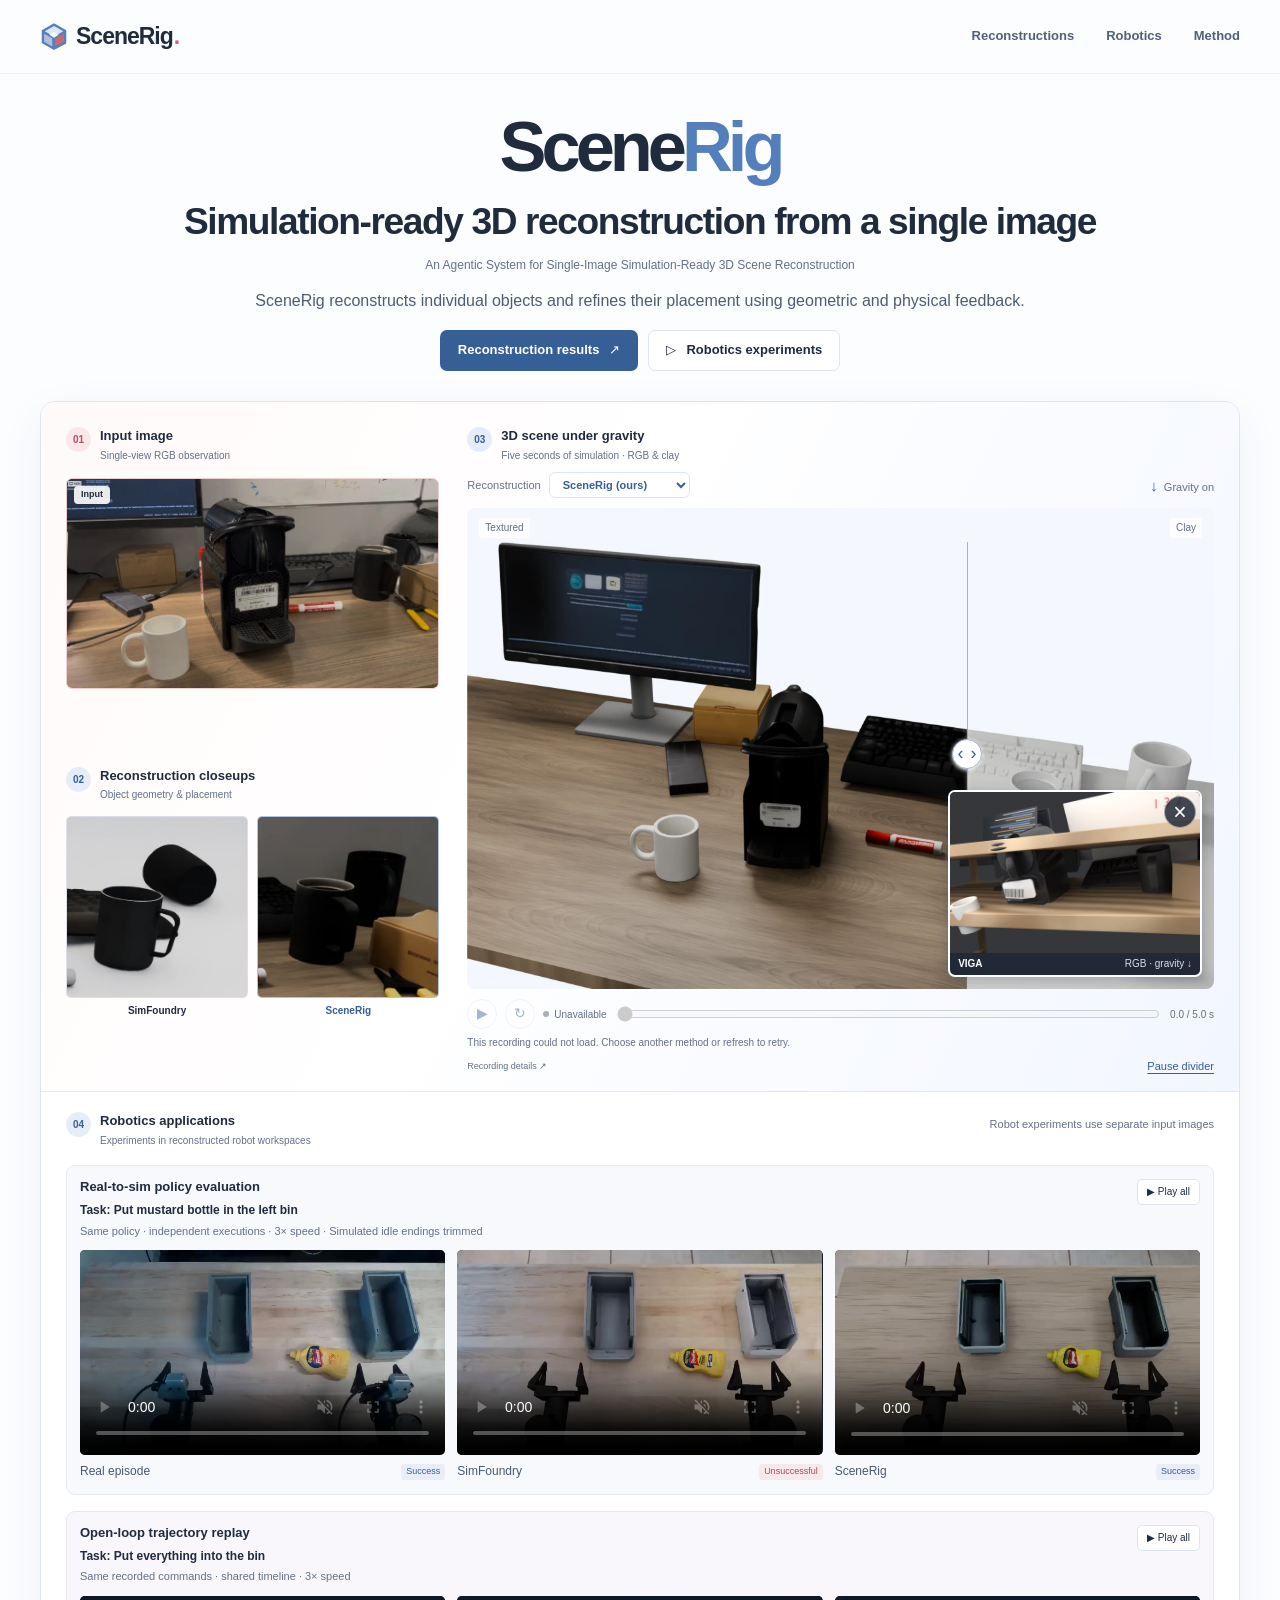
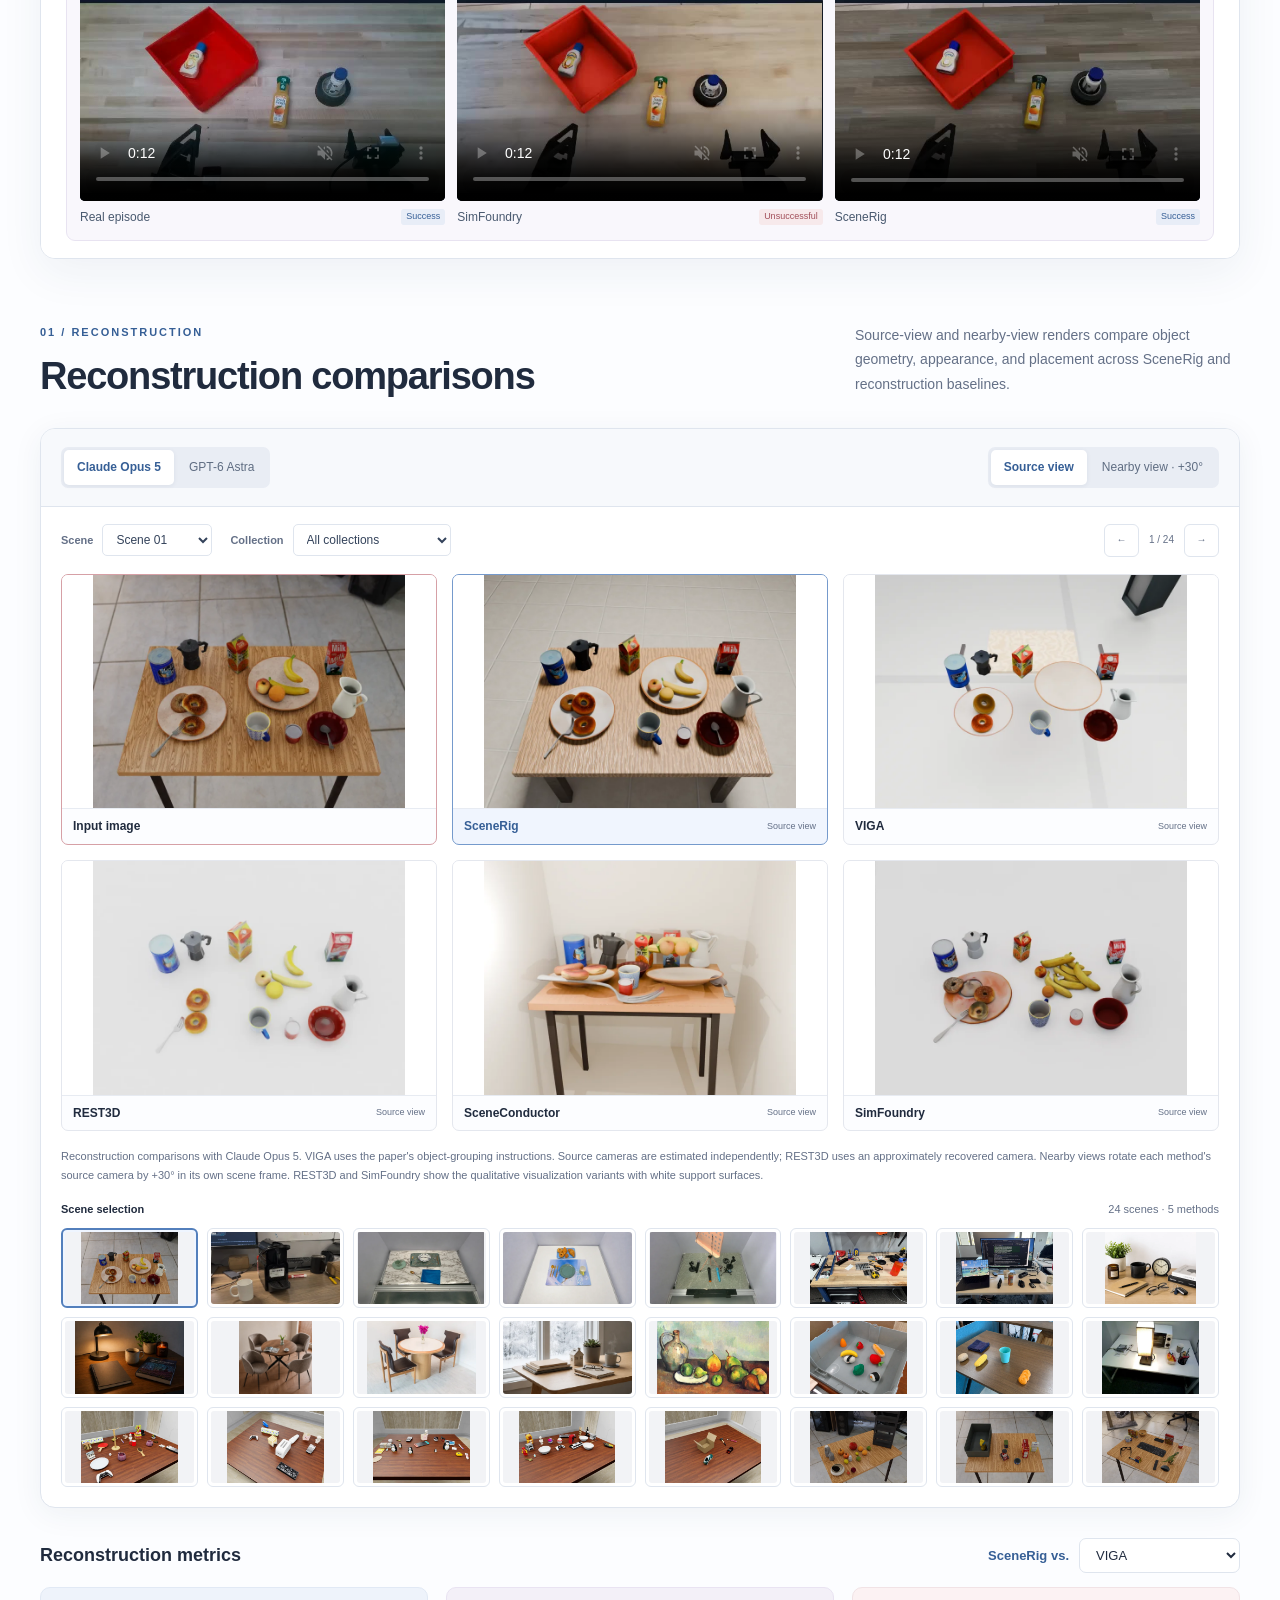
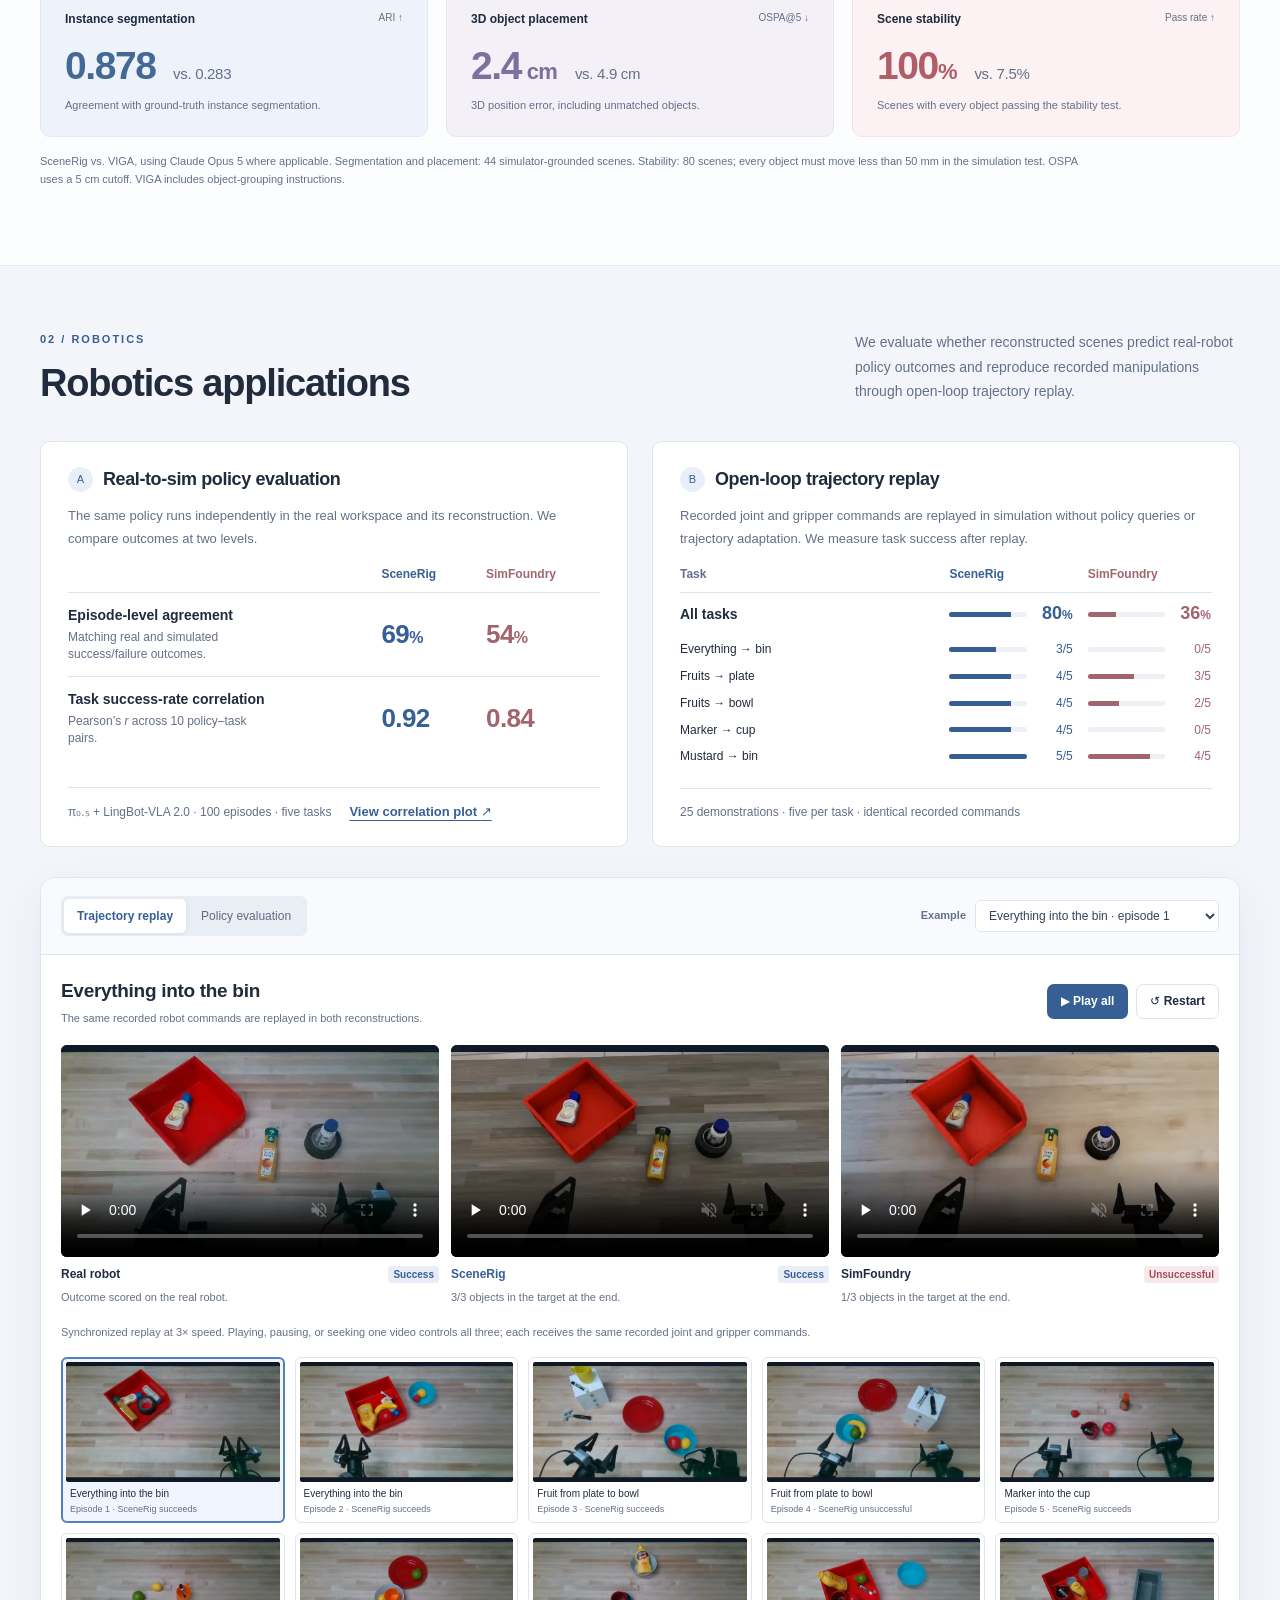
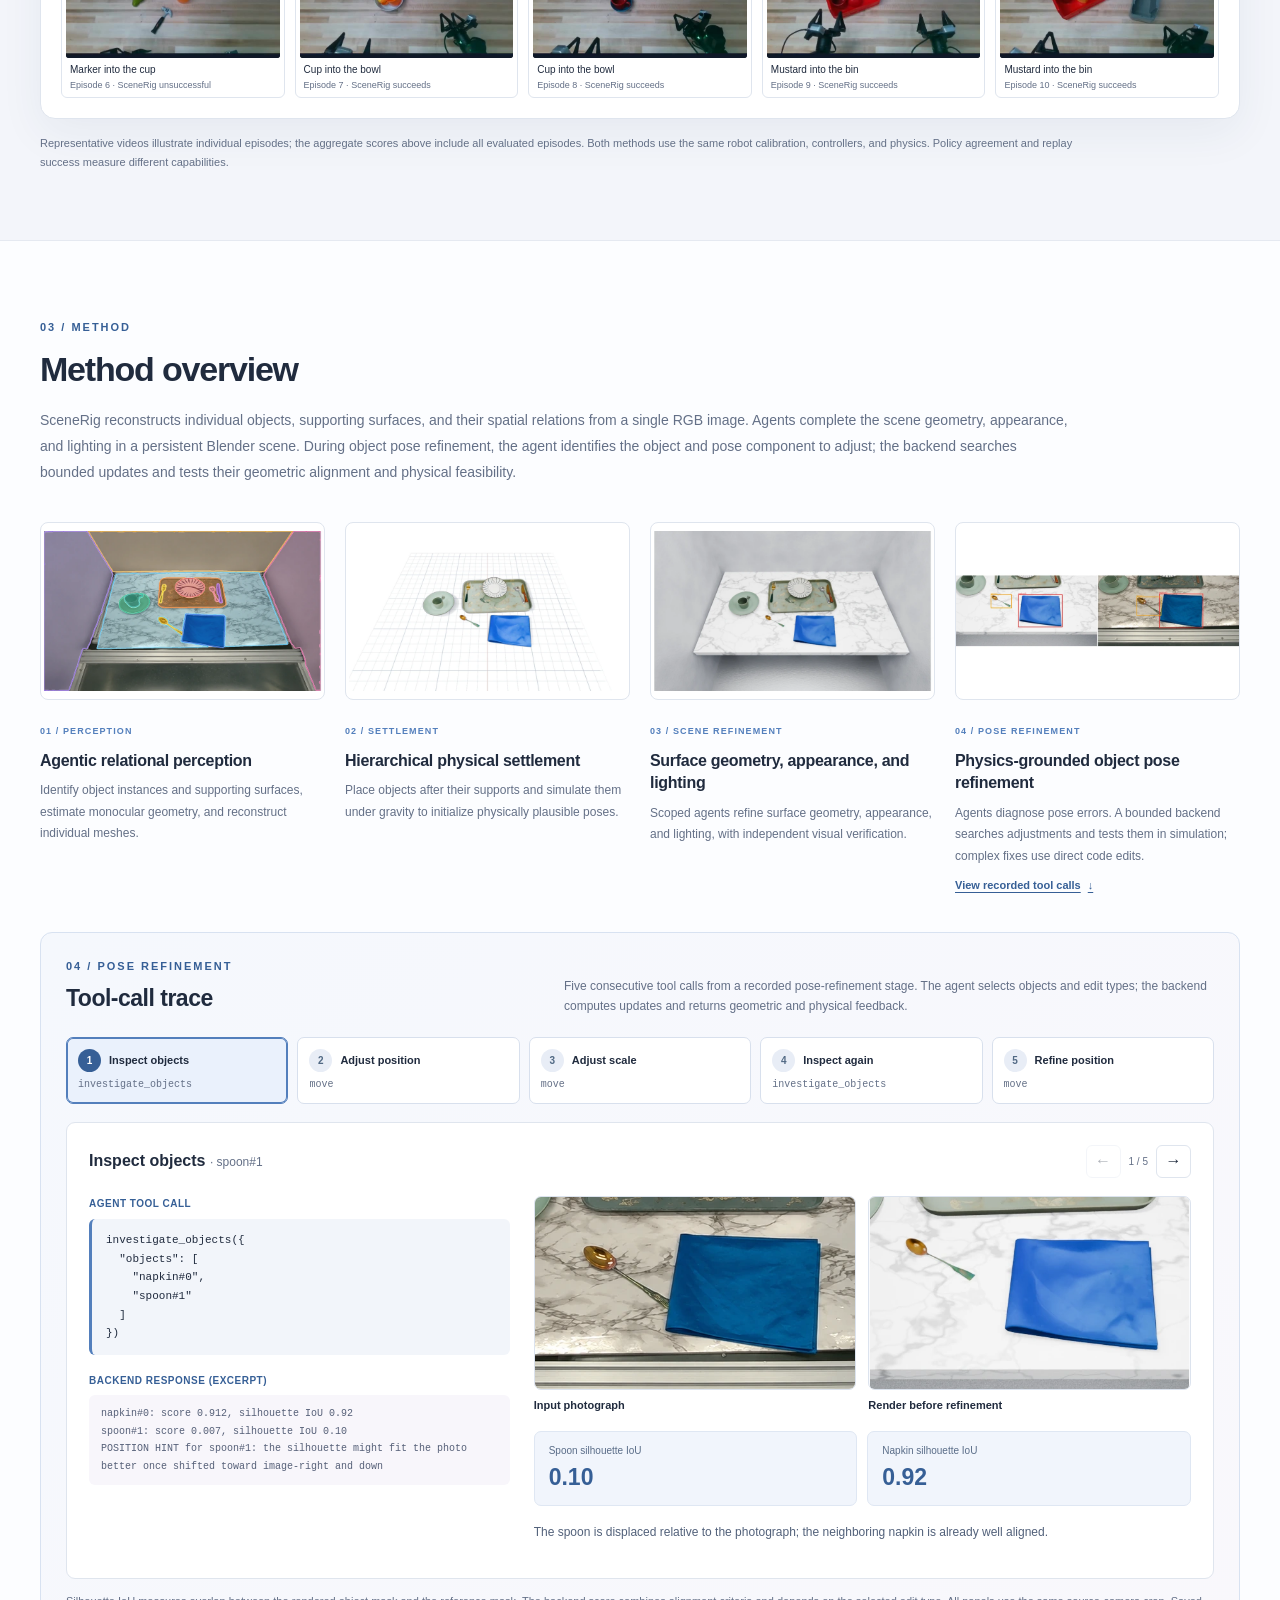
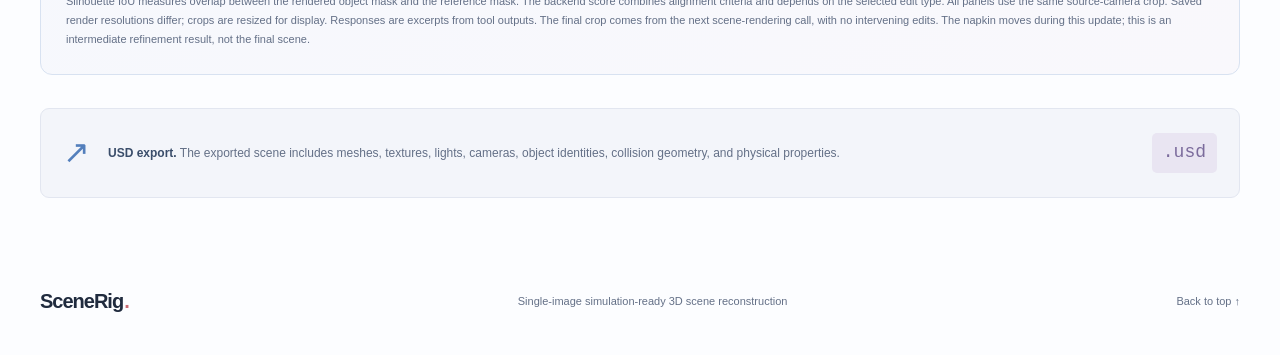
==== commit a624fb31: "Name the tasks in both robotics teaser panels Show the mustard-in-left-bin and everything-in-bin tas" ====
--- a/index.html
+++ b/index.html
@@ -23,8 +23,8 @@
     />
     <title>SceneRig · Single-image, simulation-ready 3D scenes</title>
     <link rel="icon" href="assets/icon.svg" type="image/svg+xml" />
-    <link rel="stylesheet" href="styles.css?v=teaser-inset-2" />
-    <script src="app.js?v=teaser-inset-2" defer></script>
+    <link rel="stylesheet" href="styles.css?v=robotics-task-names-1" />
+    <script src="app.js?v=robotics-task-names-1" defer></script>
   </head>
   <body>
     <a class="skip-link" href="#main">Skip to content</a>
--- a/styles.css
+++ b/styles.css
@@ -2346,3 +2346,5 @@
 .simulation-inset-show:hover { background: #edf2fa; }
 .simulation-inset-close:focus-visible, .simulation-inset-show:focus-visible { outline: 2px solid var(--blue); outline-offset: 2px; }
 @media (max-width: 600px) { .simulation-inset-show { right: 7px; bottom: 7px; font-size: 10px; } }
+
+.hero-application header .hero-task { margin-top: 5px; color: var(--ink); font-size: 12px; font-weight: 600; }
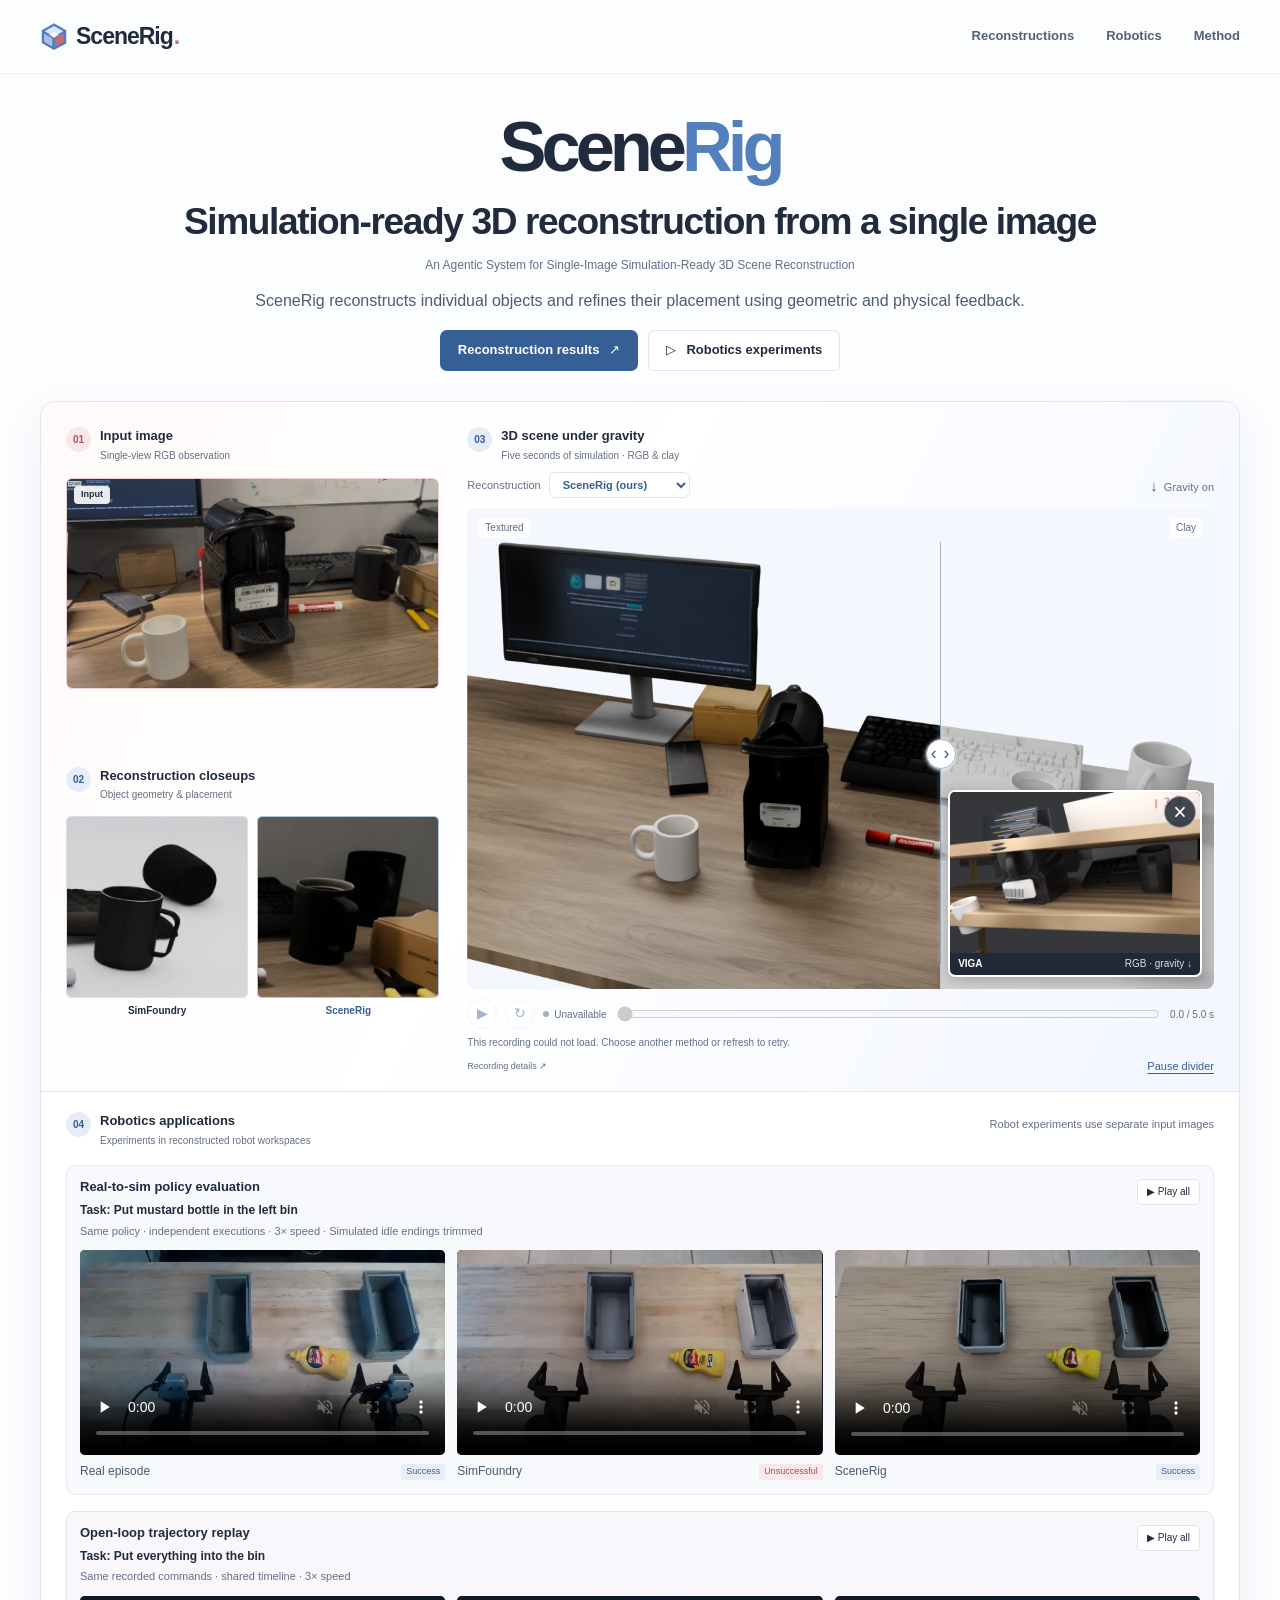
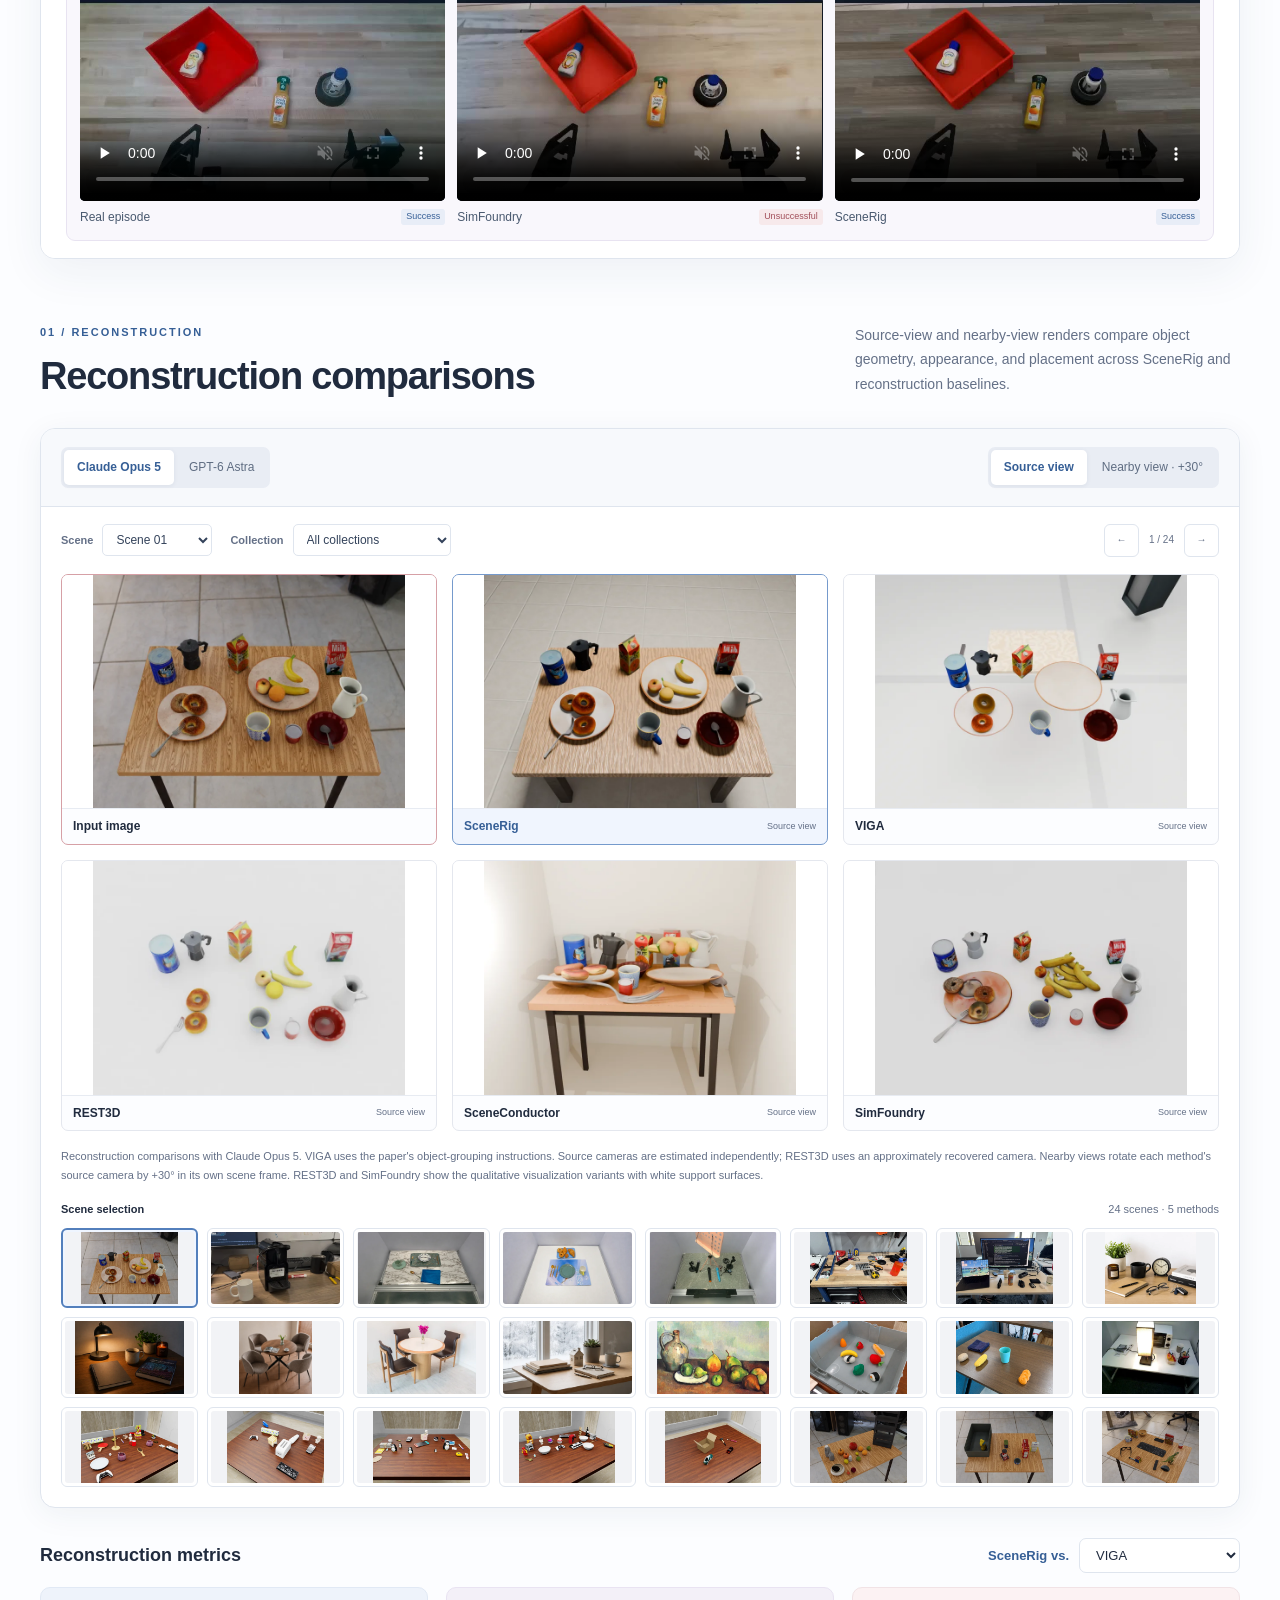
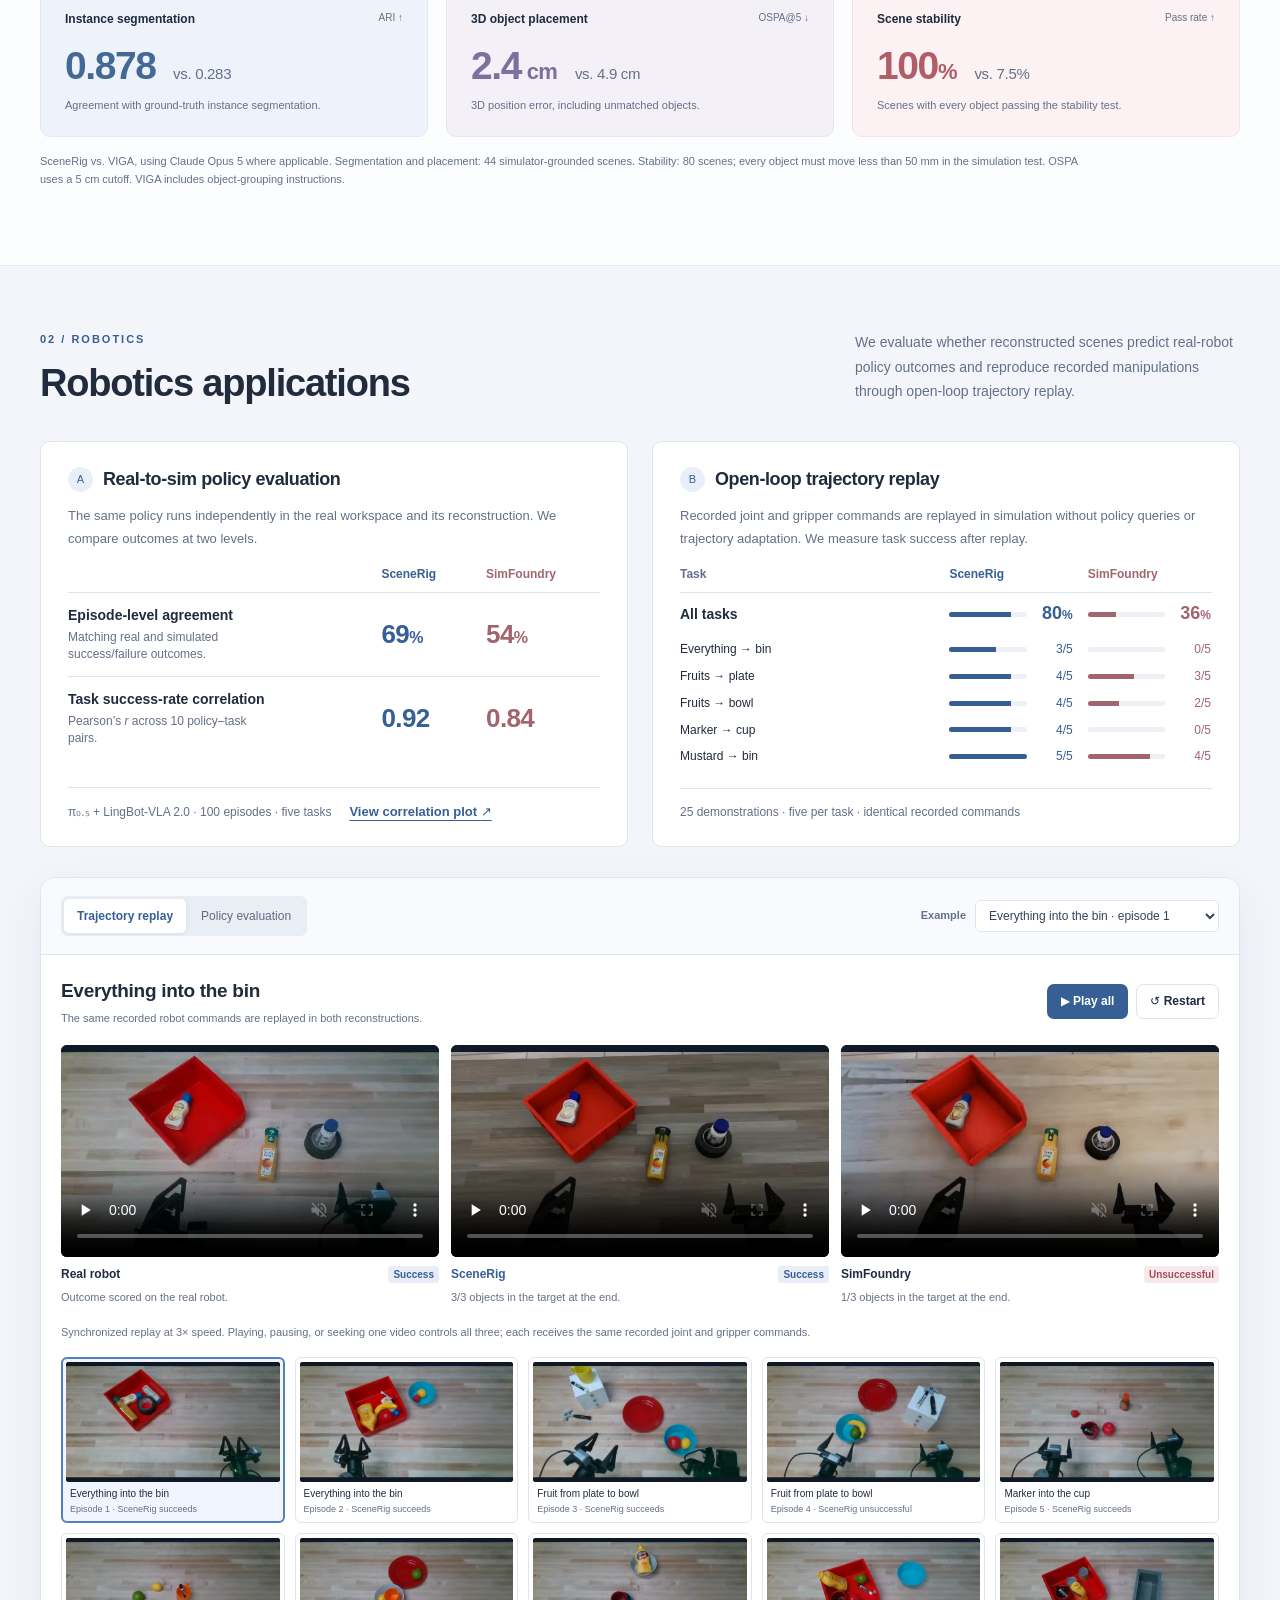
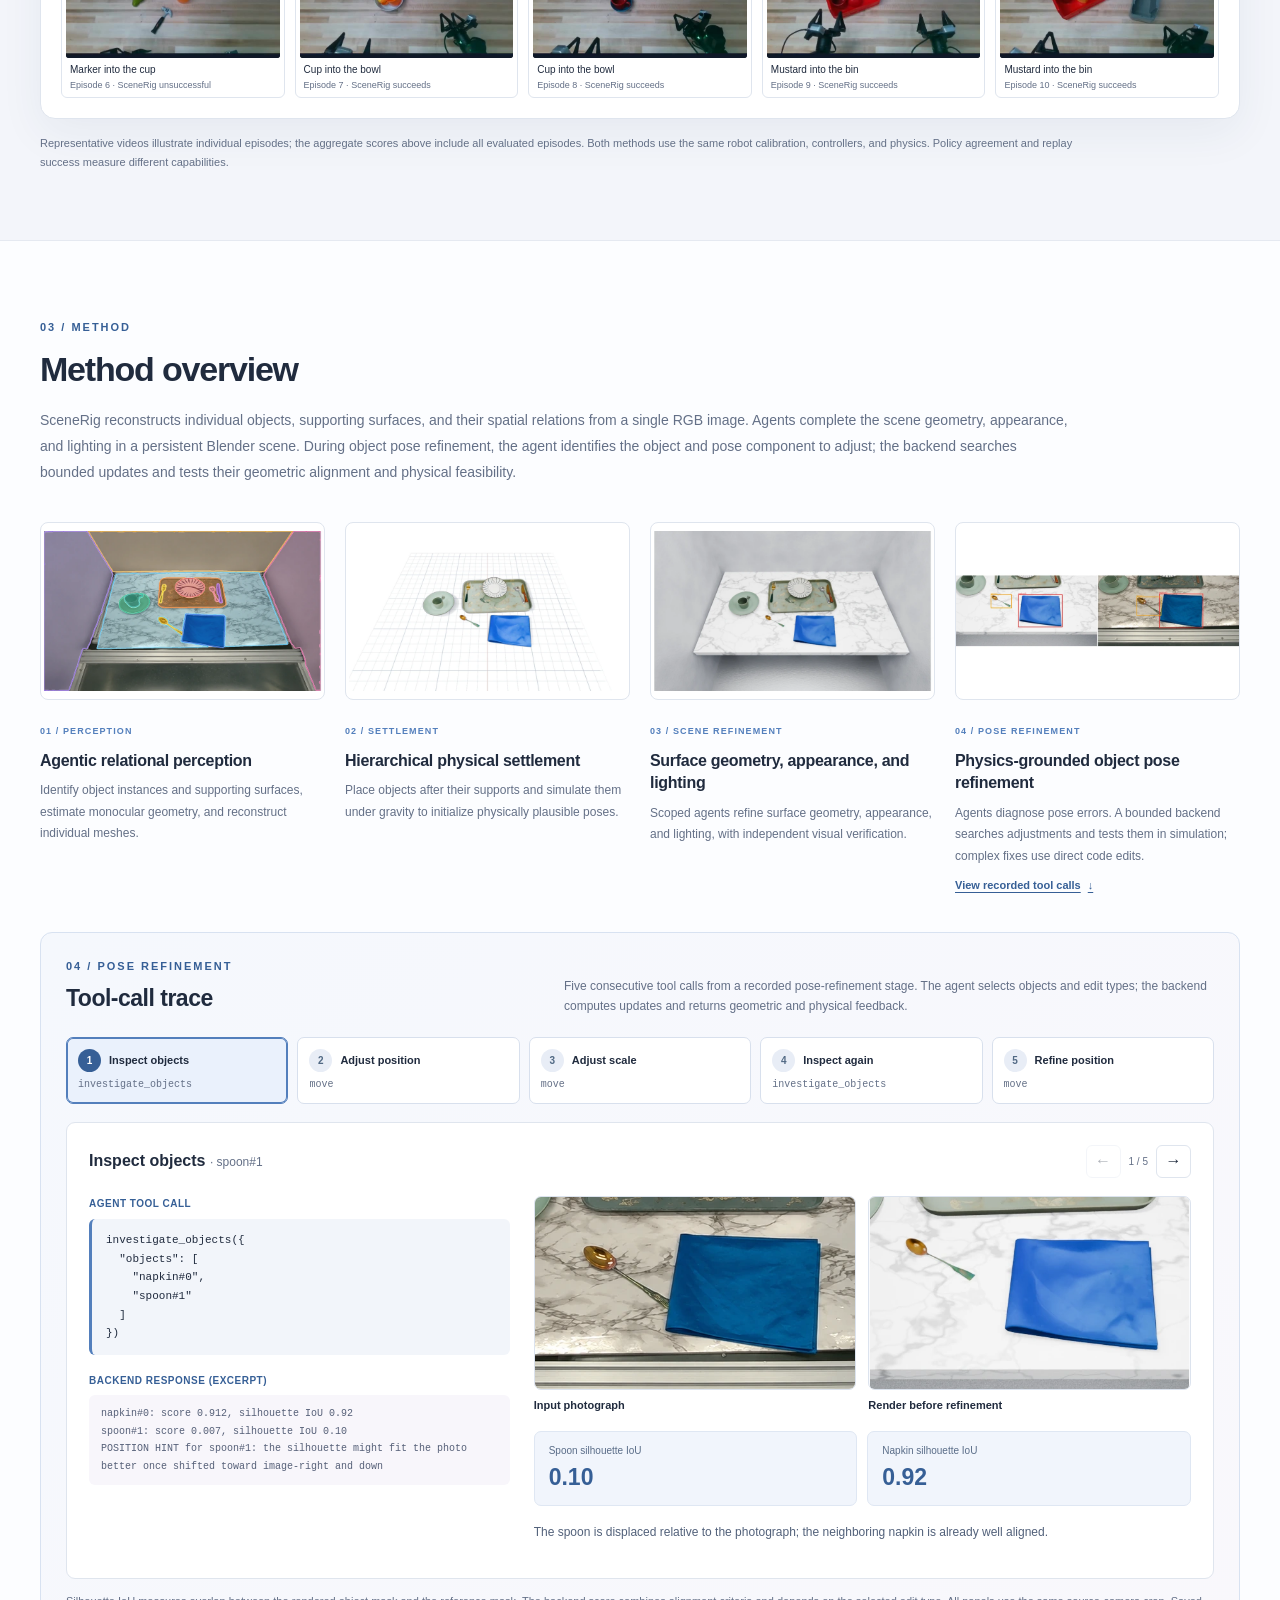
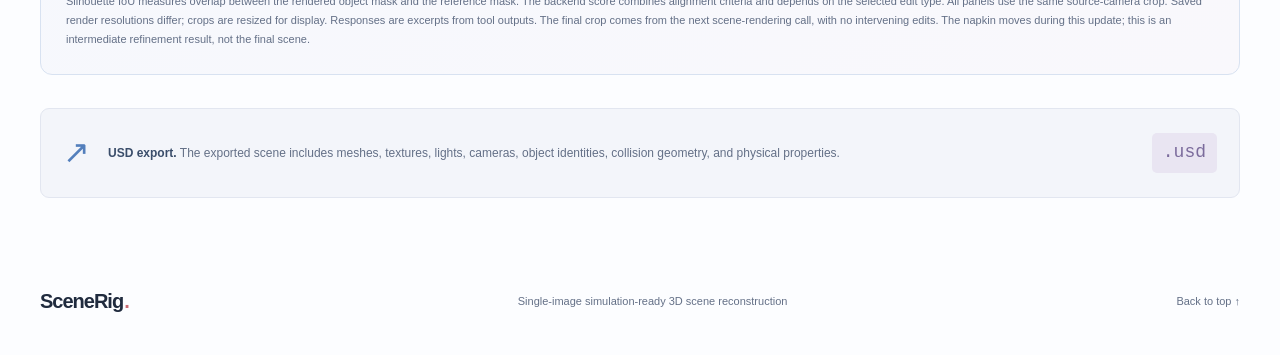
==== commit ef17d6d8: "Start robotics demonstrations only on viewer input Remove automatic playback and automatic resume fr" ====
--- a/index.html
+++ b/index.html
@@ -23,8 +23,8 @@
     />
     <title>SceneRig · Single-image, simulation-ready 3D scenes</title>
     <link rel="icon" href="assets/icon.svg" type="image/svg+xml" />
-    <link rel="stylesheet" href="styles.css?v=robotics-task-names-1" />
-    <script src="app.js?v=robotics-task-names-1" defer></script>
+    <link rel="stylesheet" href="styles.css?v=robotics-click-play-1" />
+    <script src="app.js?v=robotics-click-play-1" defer></script>
   </head>
   <body>
     <a class="skip-link" href="#main">Skip to content</a>
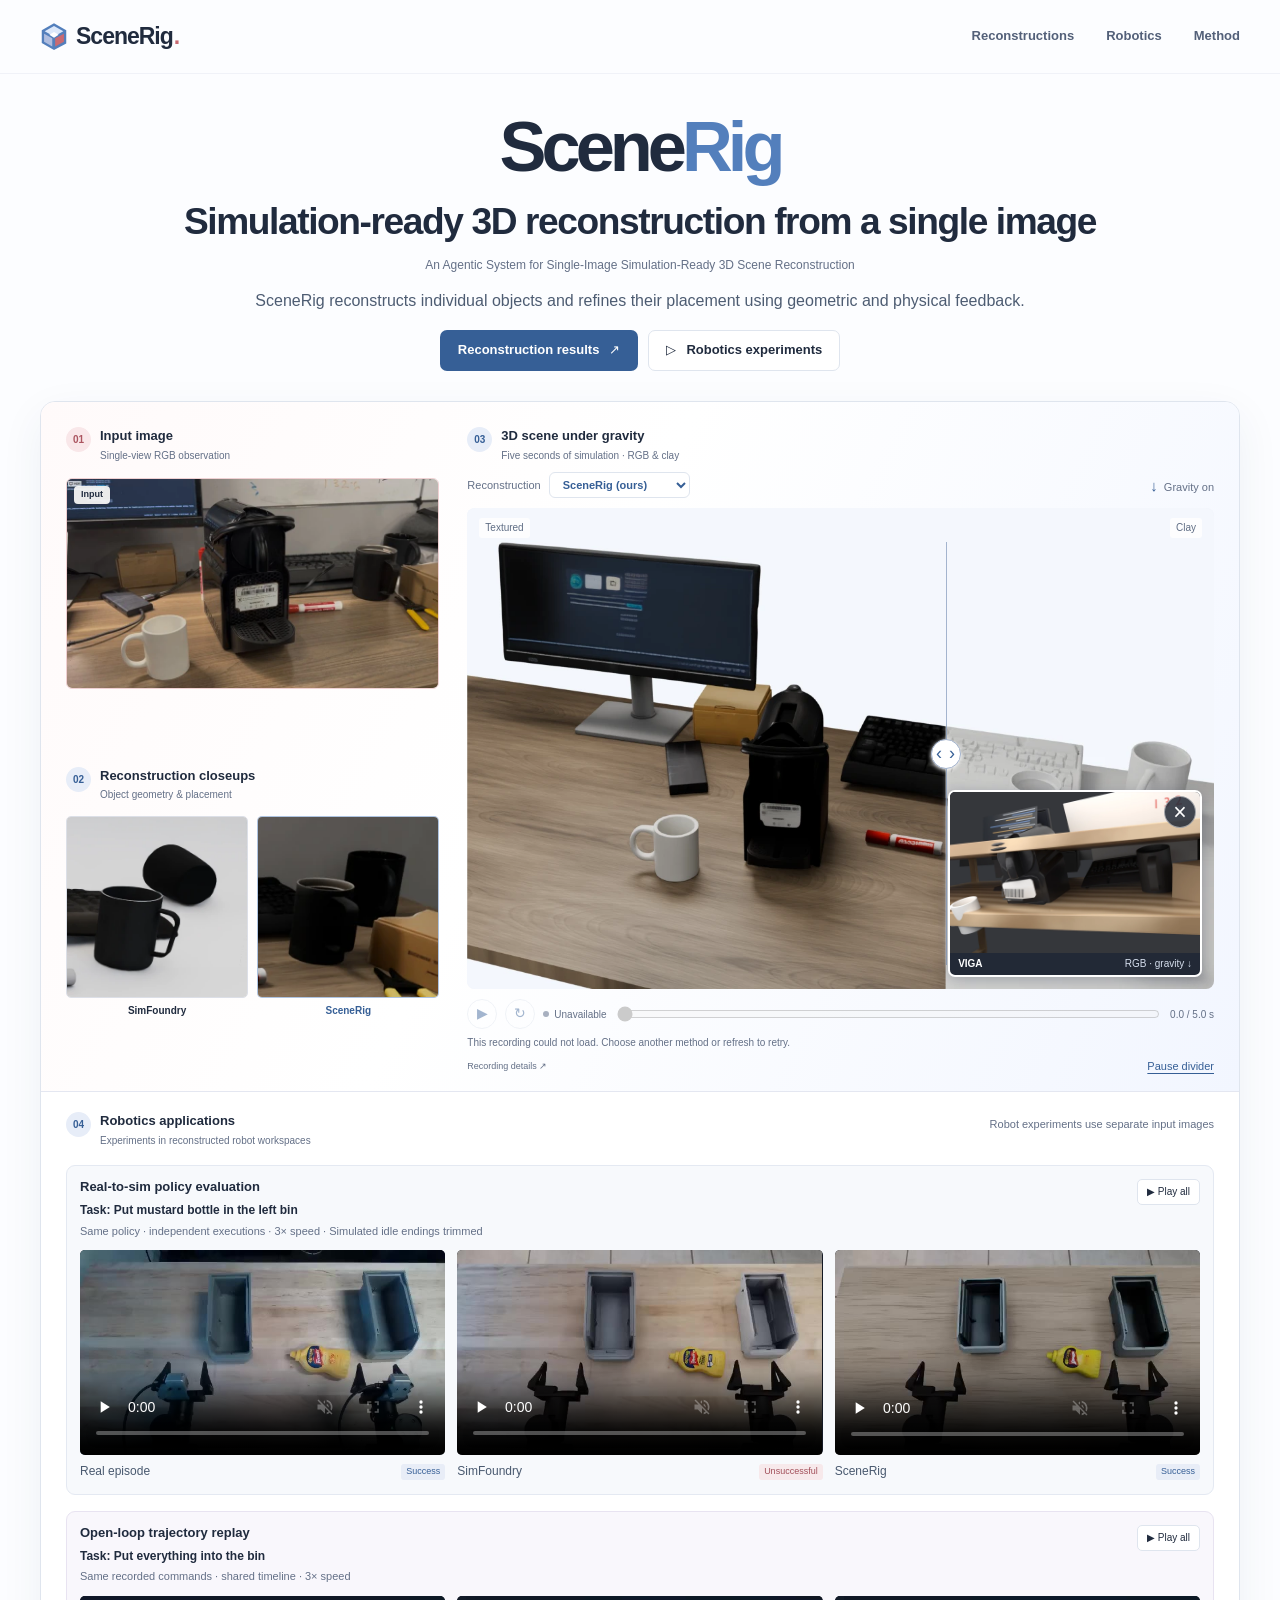
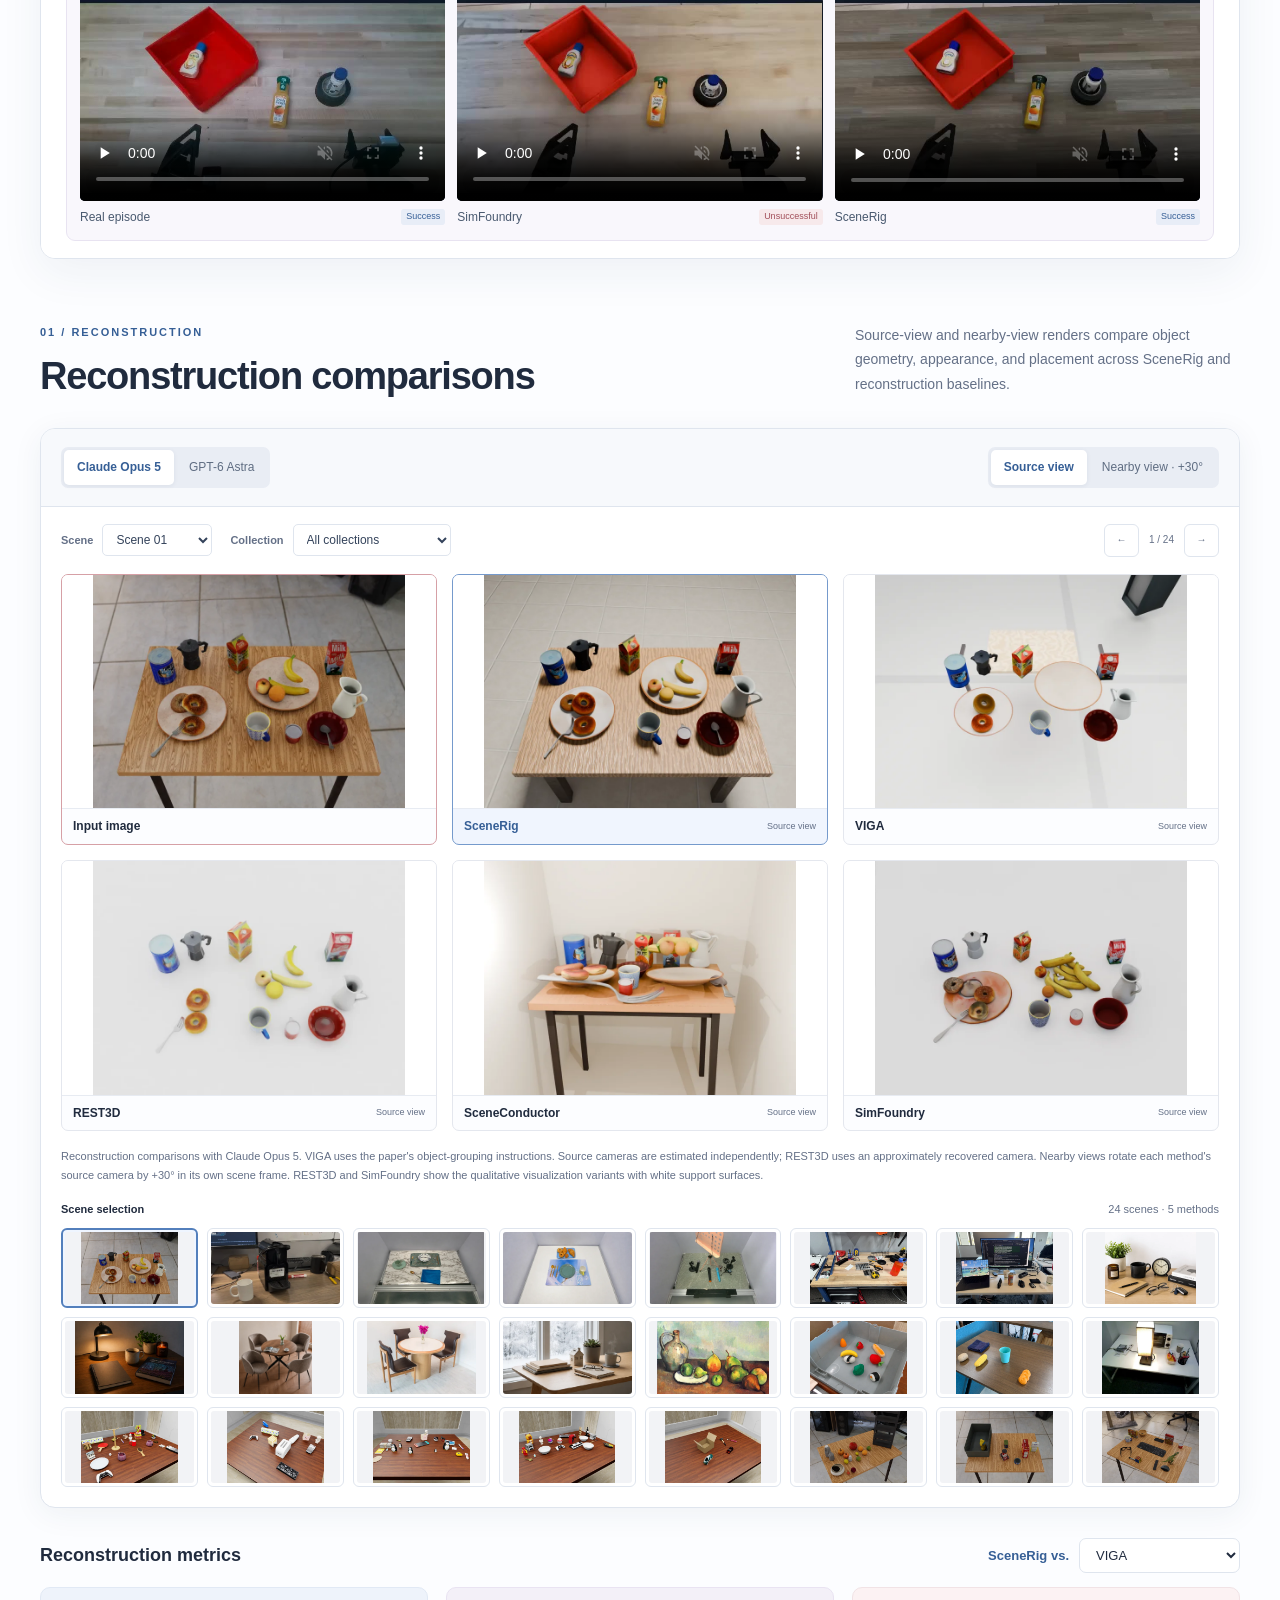
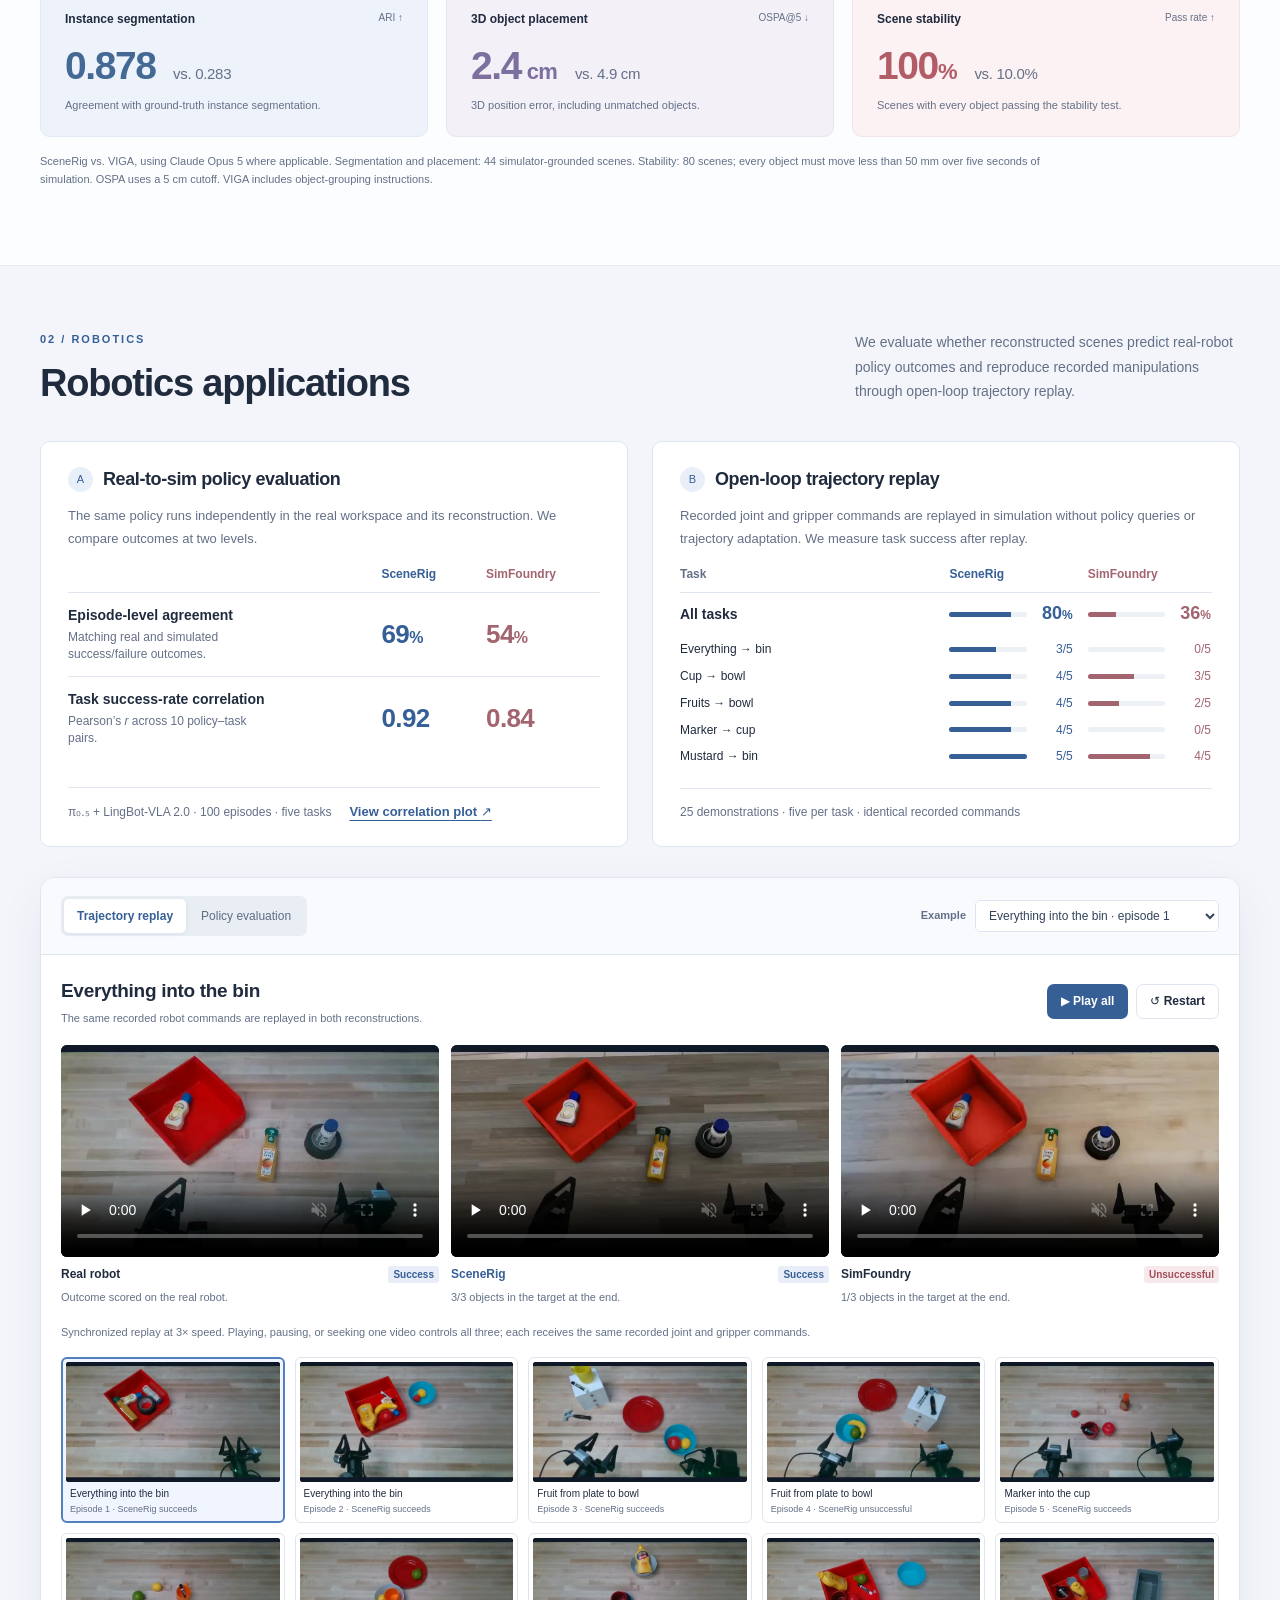
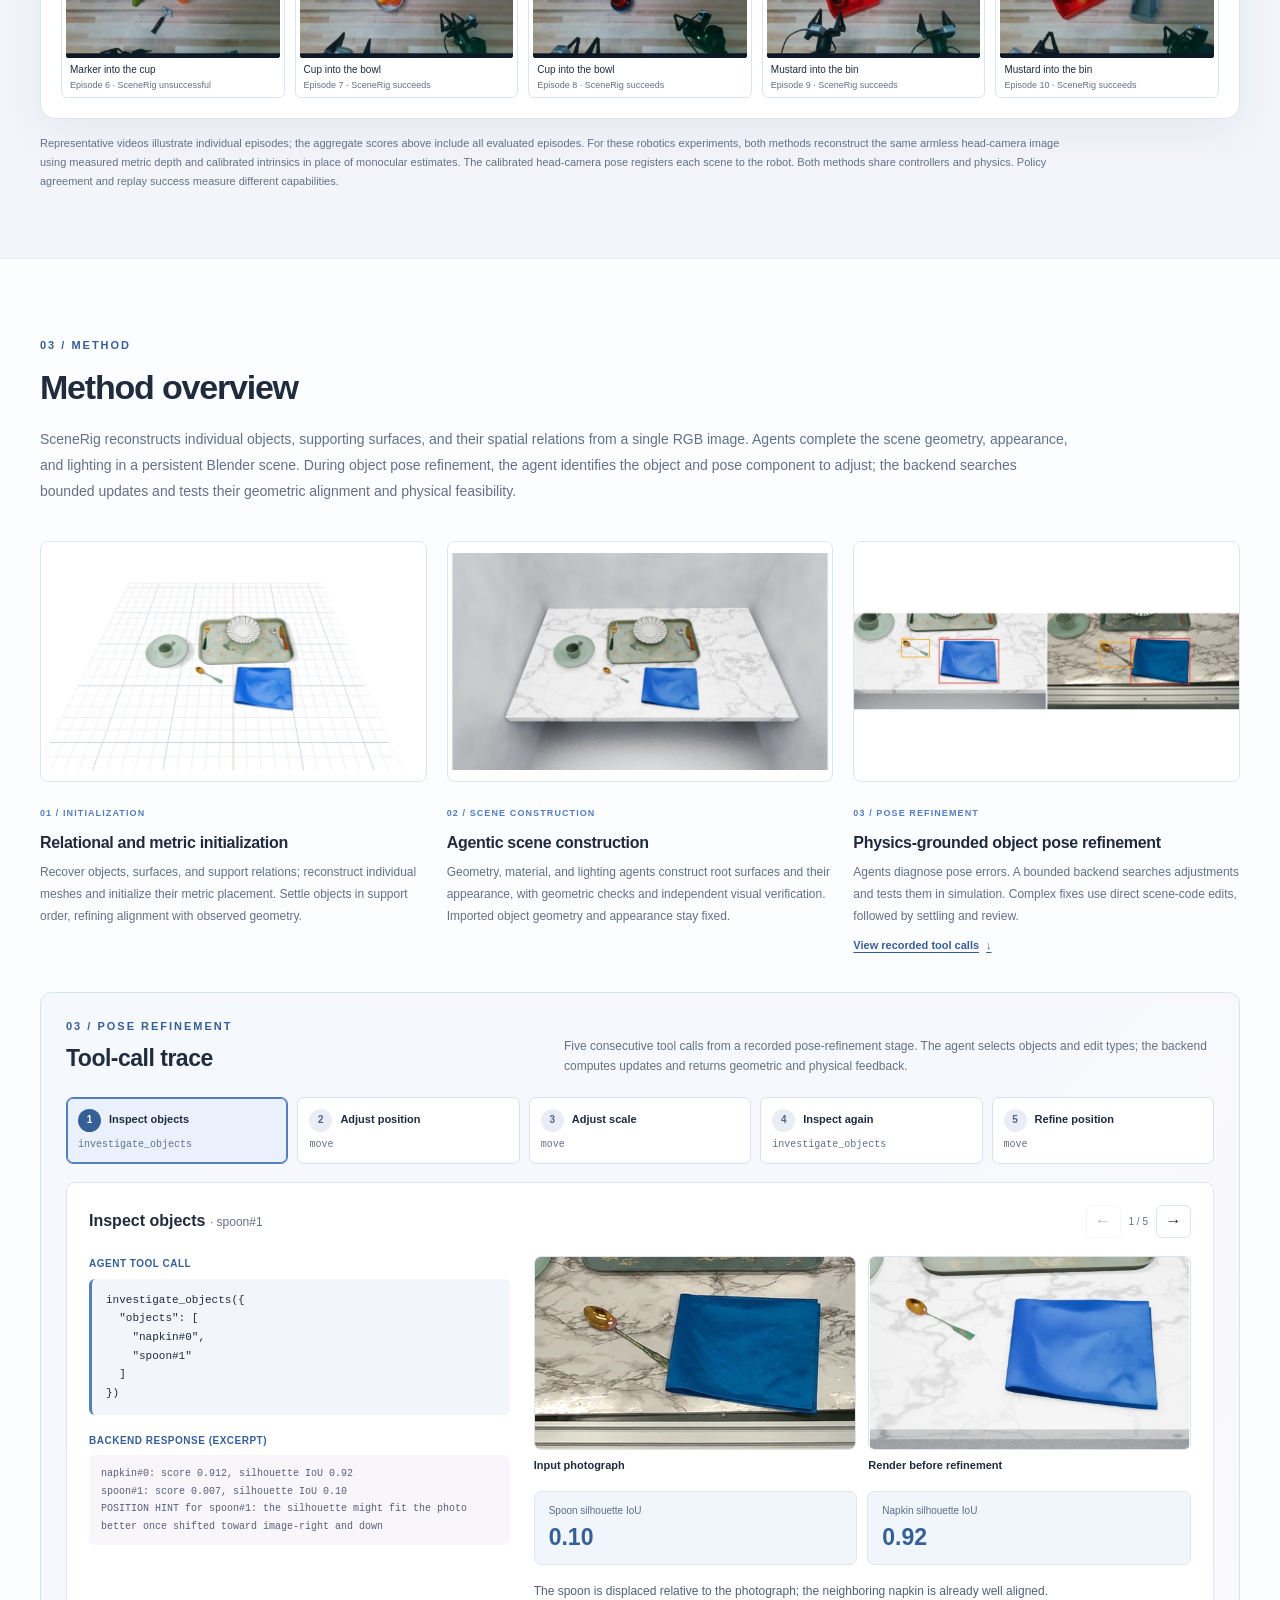
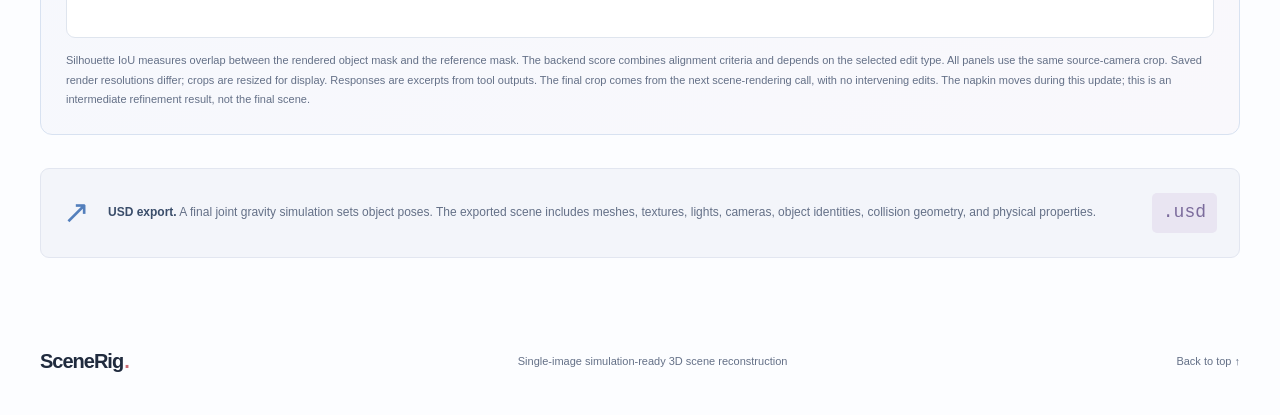
==== commit 159bfddb: "Align project page with latest Overleaf manuscript Correct VIGA and REST3D stability rates and the c" ====
--- a/index.html
+++ b/index.html
@@ -315,7 +315,7 @@
               >Scene stability <span>Pass rate ↑</span></span
             >
             <div class="metric-value">
-              100<span class="unit">%</span> <small data-baseline-metric="stability">vs. 7.5%</small>
+              100<span class="unit">%</span> <small data-baseline-metric="stability">vs. 10.0%</small>
             </div>
             <p>Scenes with every object passing the stability test.</p>
           </article>
@@ -323,7 +323,7 @@
         <p class="metric-note">
           SceneRig vs. <span id="metric-baseline-name">VIGA</span>, using Claude Opus 5 where applicable. Segmentation and
           placement: 44 simulator-grounded scenes. Stability: 80 scenes; every
-          object must move less than 50 mm in the simulation test. OSPA uses a 5
+          object must move less than 50 mm over five seconds of simulation. OSPA uses a 5
           cm cutoff. VIGA includes object-grouping instructions.
         </p>
       </section>
@@ -390,7 +390,7 @@
                     <td><div class="replay-task-value"><span class="replay-task-bar" style="--success: 0%" aria-hidden="true"></span><span>0/5</span></div></td>
                   </tr>
                   <tr>
-                    <th scope="row">Fruits → plate</th>
+                    <th scope="row">Cup → bowl</th>
                     <td><div class="replay-task-value"><span class="replay-task-bar" style="--success: 80%" aria-hidden="true"></span><span>4/5</span></div></td>
                     <td><div class="replay-task-value"><span class="replay-task-bar" style="--success: 60%" aria-hidden="true"></span><span>3/5</span></div></td>
                   </tr>
@@ -484,9 +484,12 @@
           </div>
           <p class="metric-note">
             Representative videos illustrate individual episodes; the aggregate
-            scores above include all evaluated episodes. Both methods use the
-            same robot calibration, controllers, and physics. Policy agreement
-            and replay success measure different capabilities.
+            scores above include all evaluated episodes. For these robotics
+            experiments, both methods reconstruct the same armless head-camera
+            image using measured metric depth and calibrated intrinsics in place
+            of monocular estimates. The calibrated head-camera pose registers
+            each scene to the robot. Both methods share controllers and physics.
+            Policy agreement and replay success measure different capabilities.
           </p>
         </div>
       </section>
@@ -514,35 +517,19 @@
           <article>
             <div class="method-image">
               <img
-                src="assets/method/perception.webp"
-                width="640"
-                height="360"
-                loading="lazy"
-                alt="Color-coded object and surface masks recovered from an input image."
-              />
-            </div>
-            <span class="method-index">01 / Perception</span>
-            <h3>Agentic relational perception</h3>
-            <p>
-              Identify object instances and supporting surfaces, estimate
-              monocular geometry, and reconstruct individual meshes.
-            </p>
-          </article>
-          <article>
-            <div class="method-image">
-              <img
                 src="assets/method/settlement.webp"
                 width="640"
                 height="360"
                 loading="lazy"
-                alt="Reconstructed objects physically settled on their supports under gravity."
+                alt="Reconstructed objects physically settled on their recovered supports under gravity."
               />
             </div>
-            <span class="method-index">02 / Settlement</span>
-            <h3>Hierarchical physical settlement</h3>
+            <span class="method-index">01 / Initialization</span>
+            <h3>Relational and metric initialization</h3>
             <p>
-              Place objects after their supports and simulate them under gravity
-              to initialize physically plausible poses.
+              Recover objects, surfaces, and support relations; reconstruct
+              individual meshes and initialize their metric placement. Settle
+              objects in support order, refining alignment with observed geometry.
             </p>
           </article>
           <article>
@@ -555,11 +542,12 @@
                 alt="The persistent Blender scene after root-surface appearance and lighting refinement."
               />
             </div>
-            <span class="method-index">03 / Scene refinement</span>
-            <h3>Surface geometry, appearance, and lighting</h3>
+            <span class="method-index">02 / Scene construction</span>
+            <h3>Agentic scene construction</h3>
             <p>
-              Scoped agents refine surface geometry, appearance, and lighting,
-              with independent visual verification.
+              Geometry, material, and lighting agents construct root surfaces
+              and their appearance, with geometric checks and independent visual
+              verification. Imported object geometry and appearance stay fixed.
             </p>
           </article>
           <article>
@@ -572,12 +560,12 @@
                 alt="Paired object crops inspected by the pose agent to diagnose a spoon placement error."
               />
             </div>
-            <span class="method-index">04 / Pose refinement</span>
+            <span class="method-index">03 / Pose refinement</span>
             <h3>Physics-grounded object pose refinement</h3>
             <p>
               Agents diagnose pose errors. A bounded backend searches
-              adjustments and tests them in simulation; complex fixes use direct
-              code edits.
+              adjustments and tests them in simulation. Complex fixes use direct
+              scene-code edits, followed by settling and review.
             </p>
             <a class="method-trace-link" href="#pose-trace"
               >View recorded tool calls <span aria-hidden="true">↓</span></a
@@ -591,7 +579,7 @@
         >
           <div class="trace-heading">
             <div>
-              <p class="eyebrow">04 / Pose refinement</p>
+              <p class="eyebrow">03 / Pose refinement</p>
               <h3 id="pose-trace-title">Tool-call trace</h3>
             </div>
             <p id="trace-context">
@@ -612,7 +600,8 @@
         <div class="delivery-strip">
           <span class="export-symbol" aria-hidden="true">↗</span>
           <p>
-            <strong>USD export.</strong> The exported scene includes meshes,
+            <strong>USD export.</strong> A final joint gravity simulation sets
+            object poses. The exported scene includes meshes,
             textures, lights, cameras, object identities, collision geometry,
             and physical properties.
           </p>
--- a/styles.css
+++ b/styles.css
@@ -1185,7 +1185,7 @@
 }
 .method-flow {
   display: grid;
-  grid-template-columns: repeat(4, minmax(0, 1fr));
+  grid-template-columns: repeat(3, minmax(0, 1fr));
   gap: 20px;
   margin-top: 36px;
 }
@@ -1810,7 +1810,7 @@
     font-size: 28px;
   }
   .method-flow {
-    grid-template-columns: 1fr 1fr;
+    grid-template-columns: 1fr;
     gap: 28px 20px;
   }
   .method-flow h3 {
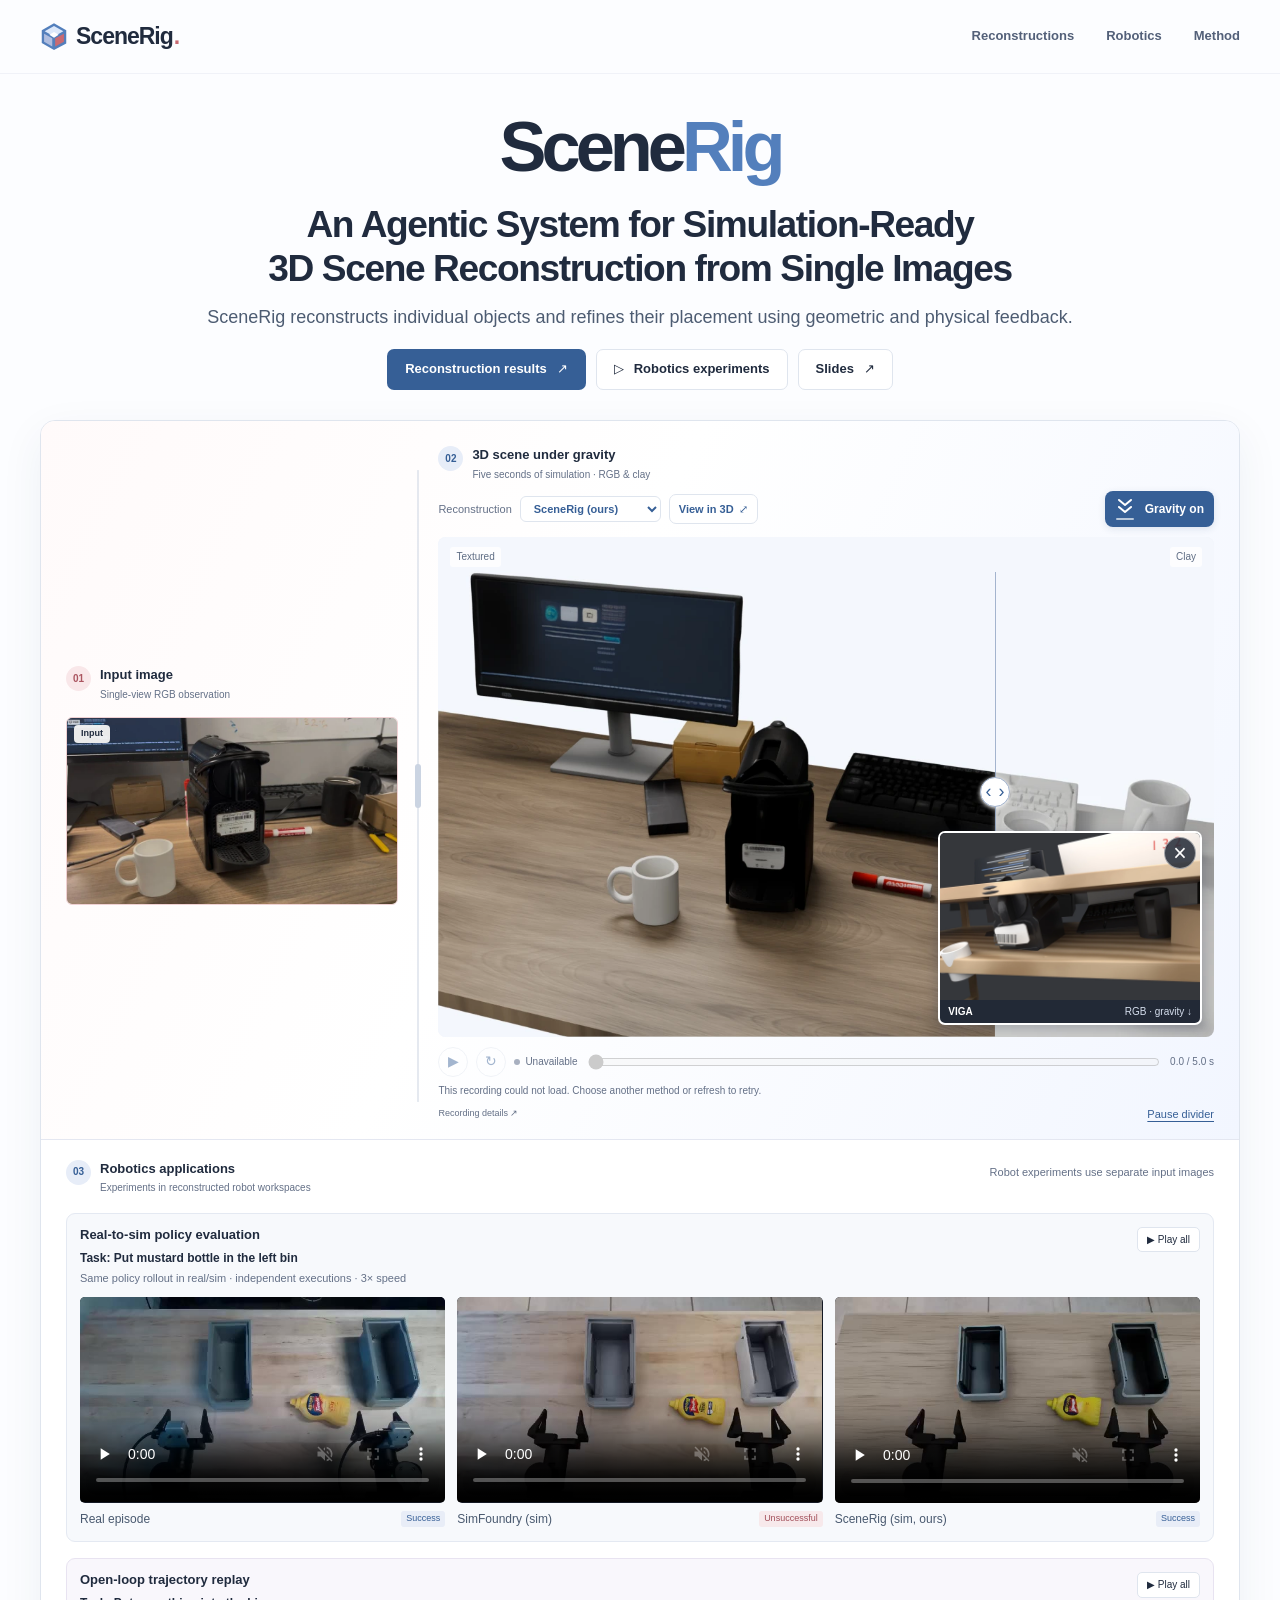
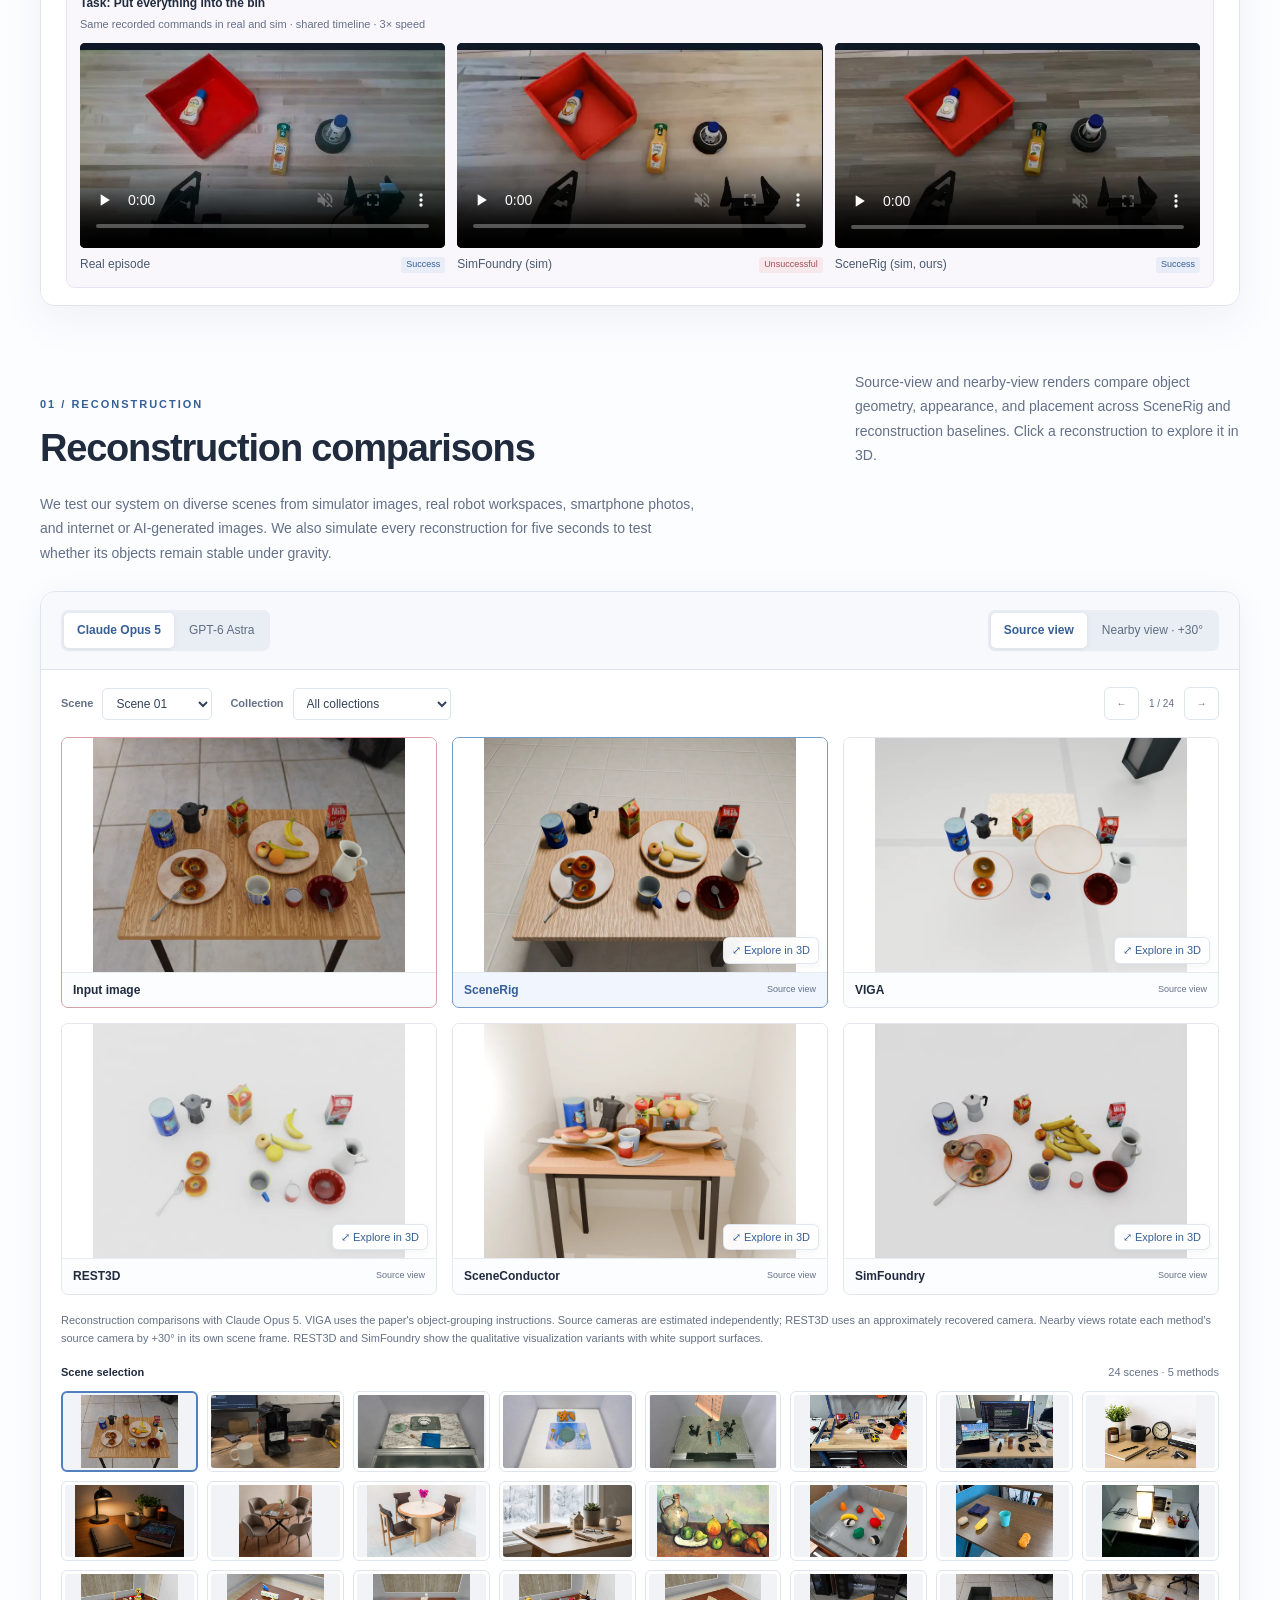
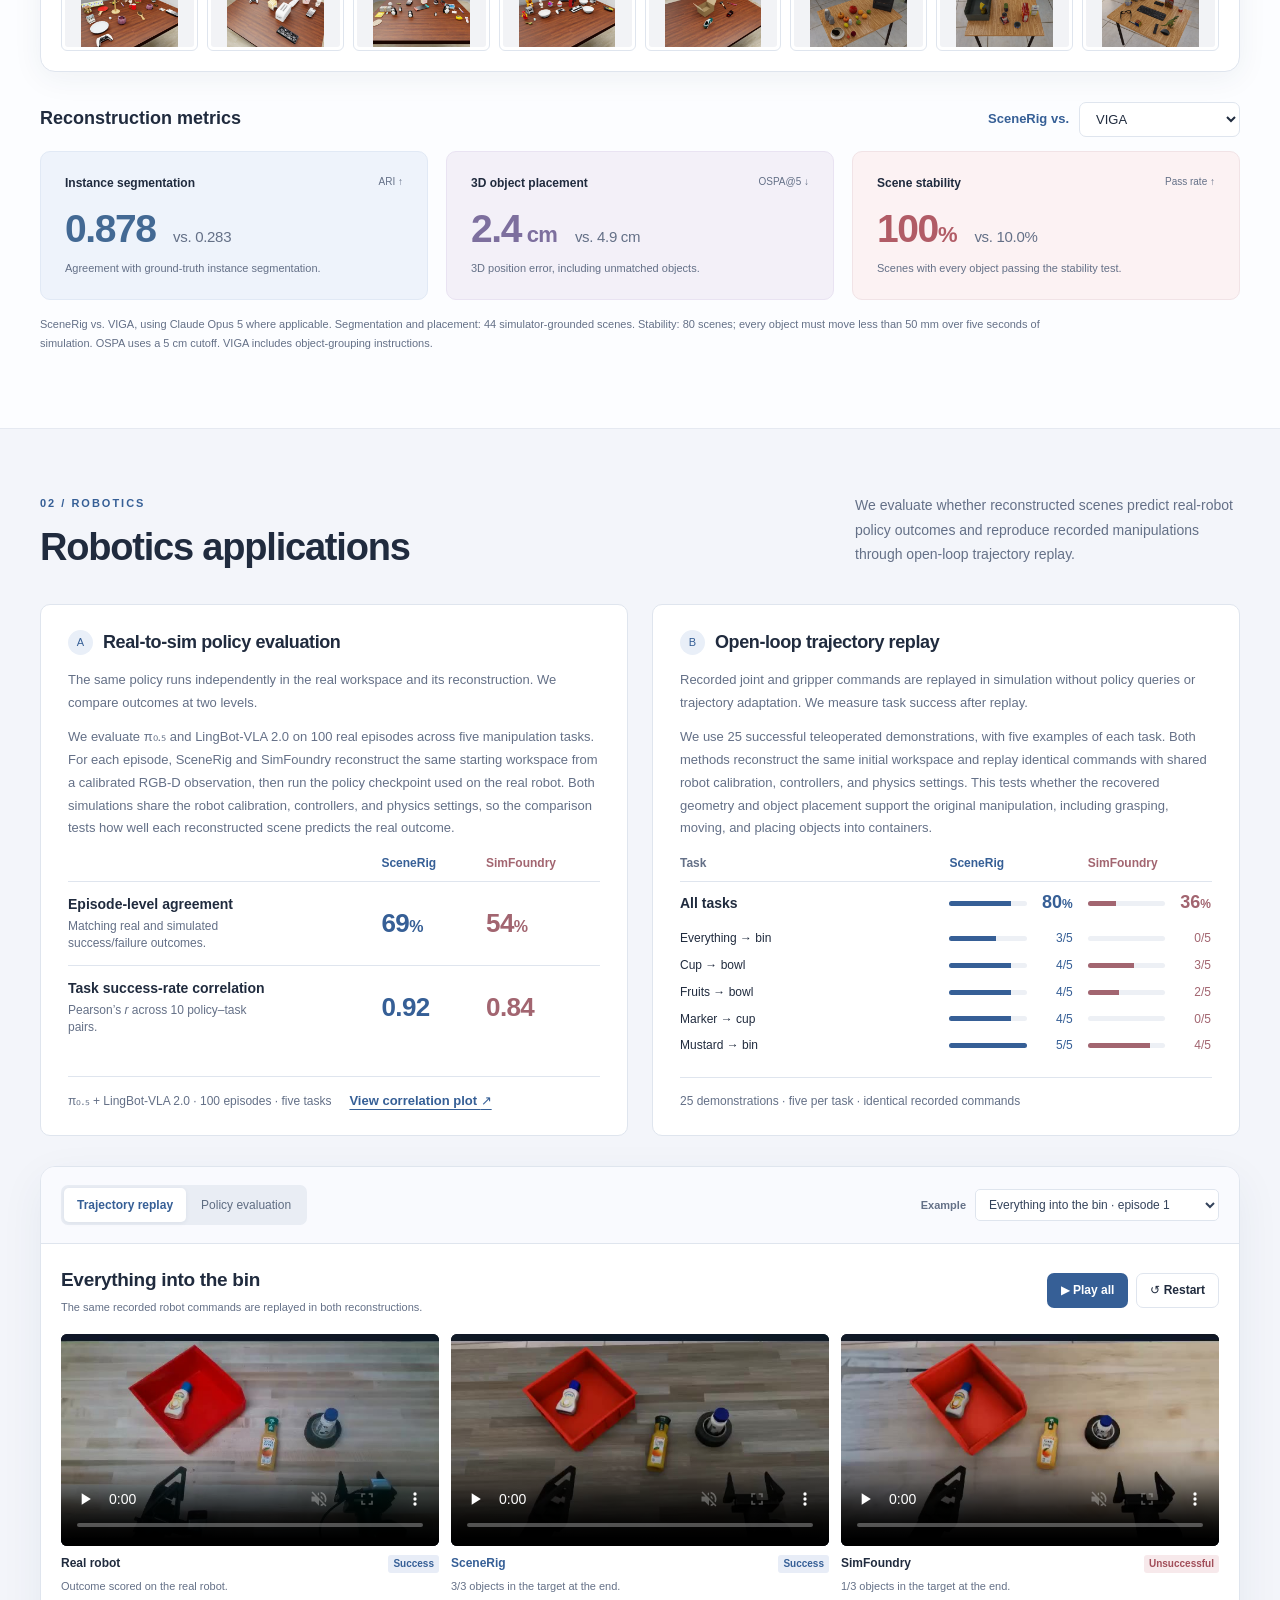
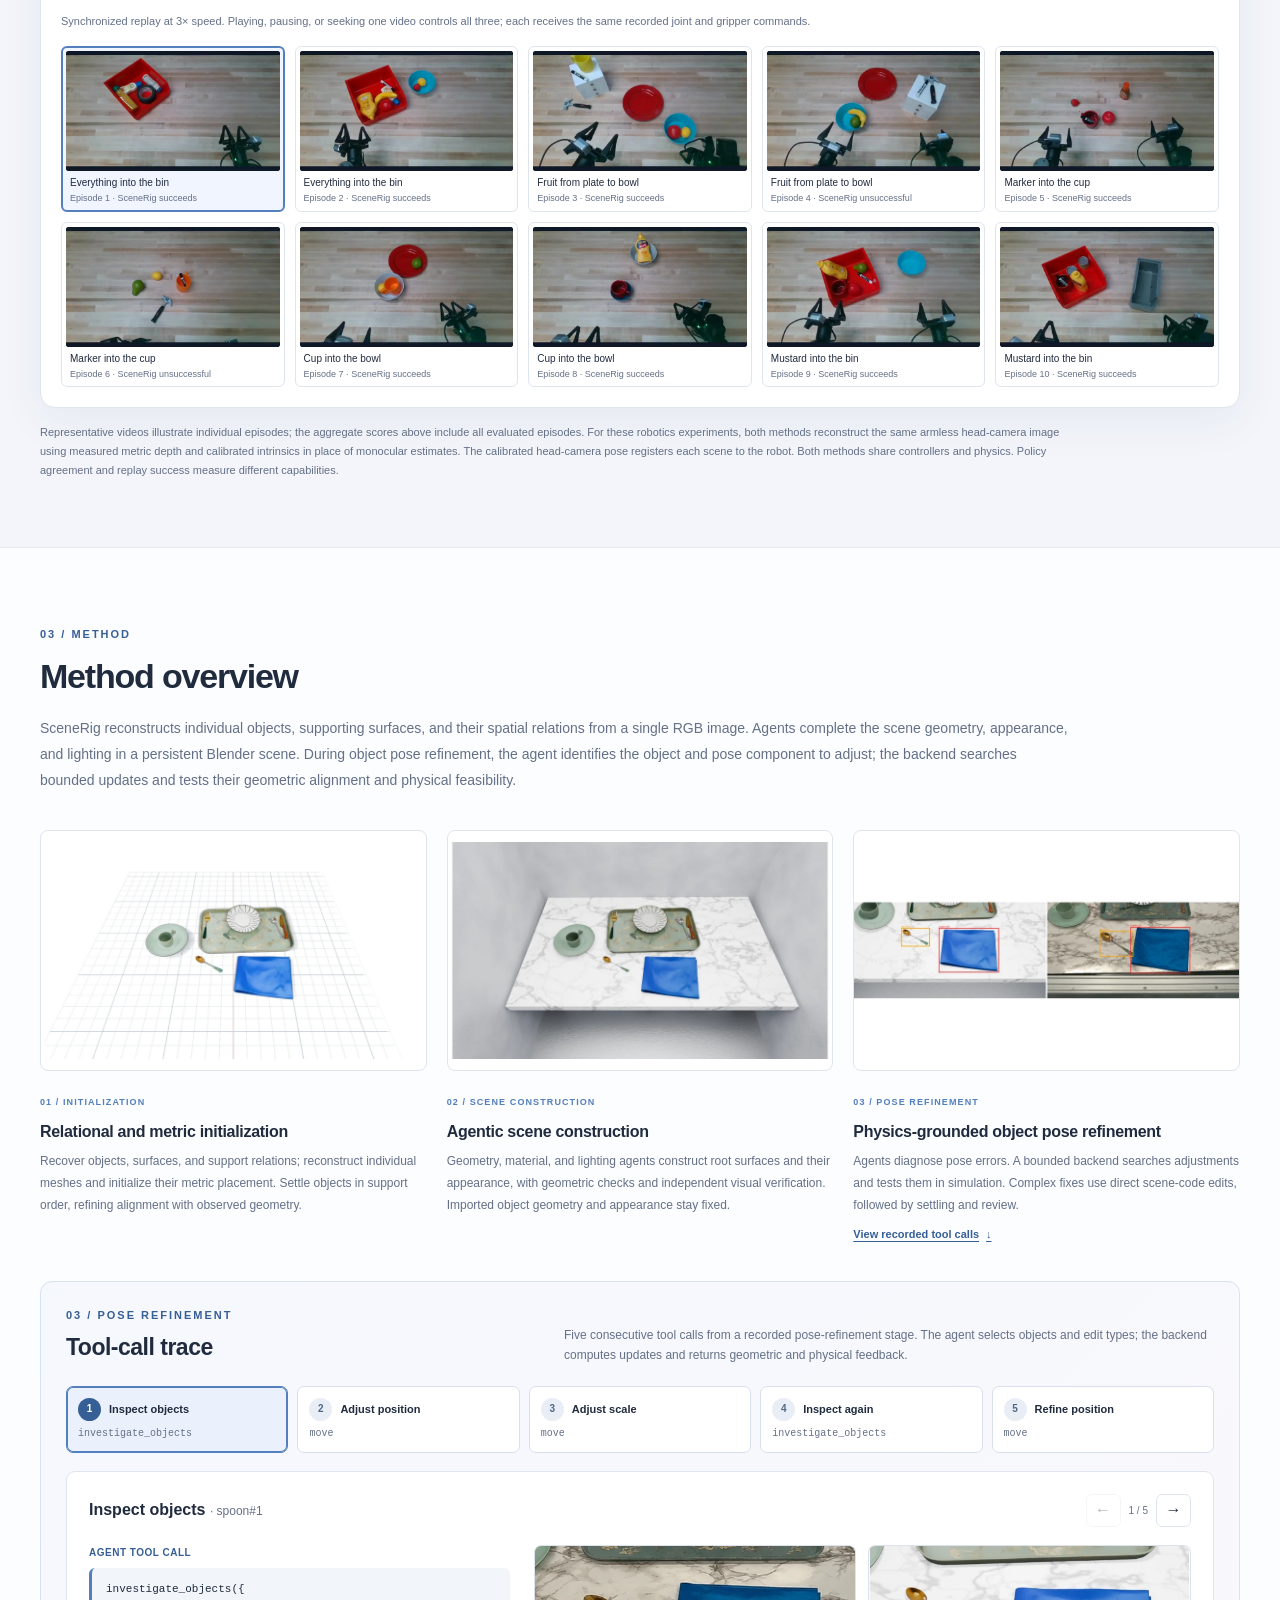
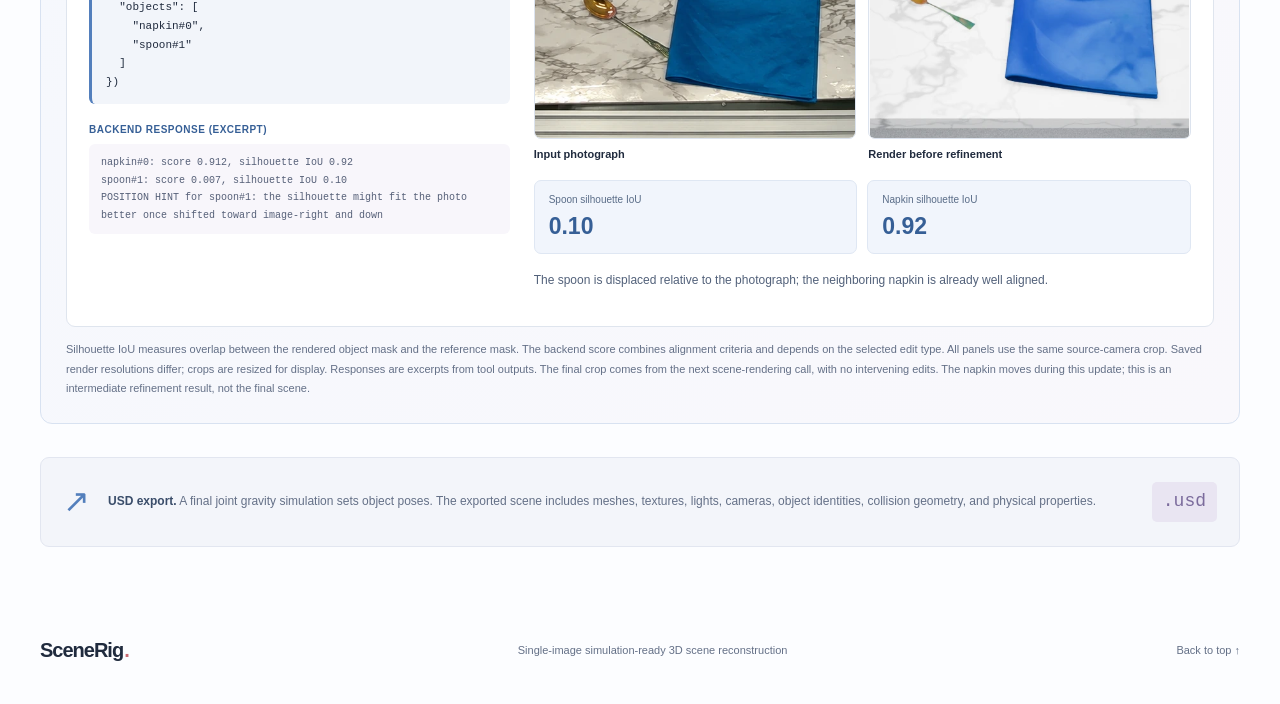
==== commit d17ded40: "Update anonymous rebuttal site with viewers and slides" ====
--- a/index.html
+++ b/index.html
@@ -17,14 +17,16 @@
       content="An agentic system for single-image simulation-ready 3D scene reconstruction."
     />
     <meta property="og:type" content="website" />
+    <meta property="og:url" content="https://scenerig.github.io/" />
+    <link rel="canonical" href="https://scenerig.github.io/" />
     <meta
       property="og:image"
       content="https://scenerig.github.io/assets/social.jpg?v=edited-input"
     />
     <title>SceneRig · Single-image, simulation-ready 3D scenes</title>
     <link rel="icon" href="assets/icon.svg" type="image/svg+xml" />
-    <link rel="stylesheet" href="styles.css?v=robotics-click-play-1" />
-    <script src="app.js?v=robotics-click-play-1" defer></script>
+    <link rel="stylesheet" href="styles.css?v=author-notes-1" />
+    <script src="app.js?v=teaser-labels-1" defer></script>
   </head>
   <body>
     <a class="skip-link" href="#main">Skip to content</a>
@@ -47,12 +49,9 @@
       <section class="hero section-wrap" aria-labelledby="hero-title">
         <h1 id="hero-title">Scene<span>Rig</span></h1>
         <h2 class="hero-subtitle">
-          Simulation-ready 3D reconstruction from a single image
+          <span>An Agentic System for Simulation-Ready</span>
+          <span>3D Scene Reconstruction from Single Images</span>
         </h2>
-        <p class="paper-title">
-          An Agentic System for Single-Image Simulation-Ready 3D Scene
-          Reconstruction
-        </p>
         <p class="hero-description">
           SceneRig reconstructs individual objects and refines their placement
           using geometric and physical feedback.
@@ -63,11 +62,14 @@
           ><a class="button secondary" href="#robotics"
             ><span aria-hidden="true">▷</span> Robotics experiments</a
           >
+          <a class="button secondary" href="slides/" target="_blank" rel="noopener">
+            Slides <span aria-hidden="true">↗</span>
+          </a>
         </div>
 
         <div class="teaser" id="teaser">
           <div class="teaser-reconstruction">
-            <figure class="input-panel">
+            <figure class="input-panel" id="teaser-input">
               <figcaption class="step-title">
                 <span class="step-number">01</span
                 ><span
@@ -84,37 +86,15 @@
                 /><span class="image-tag">Input</span>
               </div>
             </figure>
-            <figure class="closeup-panel">
+            <div class="teaser-divider" id="teaser-divider" role="separator"
+              tabindex="0" aria-label="Resize input image and 3D scene"
+              aria-orientation="vertical" aria-controls="teaser-input teaser-scene"
+              aria-valuemin="22" aria-valuemax="45" aria-valuenow="30"
+              aria-valuetext="Input image 30 percent, 3D scene 70 percent"
+              title="Drag to resize · Arrow keys to adjust · Double-click to reset"></div>
+            <figure class="scene-panel" id="teaser-scene">
               <figcaption class="step-title">
                 <span class="step-number">02</span
-                ><span
-                  >Reconstruction closeups<small
-                    >Object geometry &amp; placement</small
-                  ></span
-                >
-              </figcaption>
-              <div class="detail-pair">
-                <div>
-                  <img
-                    src="assets/teaser/closeup-simfoundry.webp?v=edited-input"
-                    alt="SimFoundry reconstruction closeup: the rear black mug lies on its side."
-                    width="400"
-                    height="300"
-                  /><span>SimFoundry</span>
-                </div>
-                <div>
-                  <img
-                    src="assets/teaser/closeup-scenerig.webp?v=edited-input"
-                    alt="SceneRig reconstruction closeup: the rear black mug remains upright, matching the input."
-                    width="400"
-                    height="300"
-                  /><span class="ours-text">SceneRig</span>
-                </div>
-              </div>
-            </figure>
-            <figure class="scene-panel">
-              <figcaption class="step-title">
-                <span class="step-number">03</span
                 ><span
                   >3D scene under gravity<small
                     >Five seconds of simulation · RGB &amp; clay</small
@@ -128,7 +108,14 @@
                   <option value="viga">VIGA</option>
                   <option value="simfoundry">SimFoundry</option>
                 </select>
-                <span class="gravity-label" title="Recorded gravity simulation"><span aria-hidden="true">↓</span> Gravity on</span>
+                <button id="simulation-viewer" class="button secondary simulation-viewer" type="button" data-viewer="viewer.html?group=main&amp;scene=scene-01&amp;method=ours" aria-haspopup="dialog" aria-controls="teaser-viewer" aria-label="View SceneRig headline reconstruction in 3D">View in 3D <span aria-hidden="true">⤢</span></button>
+                <span class="gravity-label" title="Recorded gravity simulation">
+                  <svg class="gravity-icon" viewBox="0 0 28 28" aria-hidden="true" focusable="false">
+                    <g class="gravity-arrows"><path d="m8 5 6 5 6-5" /><path d="m8 12 6 5 6-5" /></g>
+                    <path class="gravity-ground" d="M6 24h16" />
+                  </svg>
+                  Gravity on
+                </span>
               </div>
               <div class="clay-slider" id="clay-slider" style="--split: 52%">
                 <video id="simulation-clay" class="clay-base" muted playsinline preload="metadata"
@@ -188,7 +175,7 @@
           <div class="teaser-applications">
             <div class="application-intro">
               <div class="step-title">
-                <span class="step-number">04</span
+                <span class="step-number">03</span
                 ><span
                   >Robotics applications<small
                     >Experiments in reconstructed robot workspaces</small
@@ -219,9 +206,15 @@
           <p>
             Source-view and nearby-view renders compare object geometry,
             appearance, and placement across SceneRig and reconstruction
-            baselines.
+            baselines. Click a reconstruction to explore it in 3D.
           </p>
         </div>
+        <p class="experiment-description">
+          We test our system on diverse scenes from simulator images, real robot
+          workspaces, smartphone photos, and internet or AI-generated images.
+          We also simulate every reconstruction for five seconds to test whether
+          its objects remain stable under gravity.
+        </p>
         <div class="gallery-browser">
           <div class="gallery-toolbar">
             <div
@@ -352,6 +345,15 @@
                 <h3>Real-to-sim policy evaluation</h3>
               </div>
               <p>The same policy runs independently in the real workspace and its reconstruction. We compare outcomes at two levels.</p>
+              <p>
+                We evaluate π₀.₅ and LingBot-VLA 2.0 on 100 real episodes across
+                five manipulation tasks. For each episode, SceneRig and SimFoundry
+                reconstruct the same starting workspace from a calibrated RGB-D
+                observation, then run the policy checkpoint used on the real robot.
+                Both simulations share the robot calibration, controllers, and
+                physics settings, so the comparison tests how well each reconstructed
+                scene predicts the real outcome.
+              </p>
               <table class="application-metrics" aria-label="Real-to-sim policy evaluation results">
                 <thead><tr><td></td><th scope="col">SceneRig</th><th scope="col">SimFoundry</th></tr></thead>
                 <tbody>
@@ -376,6 +378,14 @@
                 <h3>Open-loop trajectory replay</h3>
               </div>
               <p>Recorded joint and gripper commands are replayed in simulation without policy queries or trajectory adaptation. We measure task success after replay.</p>
+              <p>
+                We use 25 successful teleoperated demonstrations, with five examples
+                of each task. Both methods reconstruct the same initial workspace
+                and replay identical commands with shared robot calibration,
+                controllers, and physics settings. This tests whether the recovered
+                geometry and object placement support the original manipulation,
+                including grasping, moving, and placing objects into containers.
+              </p>
               <table class="application-metrics" aria-label="Open-loop replay results">
                 <thead><tr><th scope="col" class="replay-task-column">Task</th><th scope="col">SceneRig</th><th scope="col">SimFoundry</th></tr></thead>
                 <tbody class="replay-task-rows">
@@ -609,6 +619,22 @@
         </div>
       </section>
     </main>
+    <dialog id="teaser-viewer" class="teaser-viewer-dialog" aria-labelledby="teaser-viewer-title">
+      <div class="teaser-viewer-heading">
+        <div><p class="eyebrow">Claude Opus 5 · Headline results</p><h2 id="teaser-viewer-title">3D reconstruction</h2></div>
+        <button id="teaser-viewer-close" type="button" aria-label="Close 3D viewer" autofocus>×</button>
+      </div>
+      <div id="teaser-viewer-stage" class="teaser-viewer-stage" aria-busy="true">
+        <div id="teaser-viewer-canvas"></div>
+        <div id="teaser-viewer-status" class="teaser-viewer-status" role="status" aria-live="polite">Loading scene…</div>
+      </div>
+      <div class="teaser-viewer-footer">
+        <p>Drag to orbit · Scroll or pinch to zoom · Right-drag or use two fingers to pan</p>
+        <button id="teaser-viewer-reset" class="button secondary small" type="button" disabled>Reset view</button>
+        <button id="teaser-viewer-retry" class="button secondary small" type="button" hidden>Try again</button>
+      </div>
+      <p class="teaser-viewer-note">Headline reconstruction before the gravity test. Browser lighting may differ from the comparison renders.</p>
+    </dialog>
     <footer class="section-wrap">
       <a class="wordmark" href="#"
         >SceneRig<span class="wordmark-dot">.</span></a
@@ -622,6 +648,7 @@
         material slider, and load the robot video gallery.
       </p></noscript
     >
-    <script src="assets/js/teaser-simulation.js?v=inset-2" defer></script>
+    <script src="assets/js/teaser-simulation.js?v=teaser-overlay-1" defer></script>
+    <script type="module" src="assets/js/teaser-viewer.js?v=gzip-models-1"></script>
   </body>
 </html>
--- a/styles.css
+++ b/styles.css
@@ -150,20 +150,70 @@
   line-height: 1.19;
   letter-spacing: -1.4px;
   font-weight: 550;
-  margin-top: 15px;
+  margin: 18px auto 0;
+  max-width: 1000px;
+  text-wrap: balance;
+}
+.hero-subtitle > span {
+  display: block;
+}
+@media (max-width: 600px) {
+  .hero-subtitle > span {
+    display: inline;
+  }
 }
 .paper-title {
   font-size: 12px;
   color: var(--muted);
   margin-top: 13px;
 }
+.paper-authors {
+  display: flex;
+  flex-wrap: wrap;
+  justify-content: center;
+  gap: 7px 20px;
+  max-width: 940px;
+  margin: 21px auto 0;
+  font-size: 16px;
+  font-weight: 550;
+}
+.paper-authors > span,
+.paper-affiliations > span {
+  white-space: nowrap;
+}
+.paper-authors sup,
+.paper-affiliations sup {
+  font-size: 0.68em;
+  color: var(--blue-dark);
+  margin-left: 2px;
+}
+.paper-affiliations {
+  display: flex;
+  flex-wrap: wrap;
+  justify-content: center;
+  gap: 4px 24px;
+  margin-top: 9px;
+  color: var(--muted);
+  font-size: 14px;
+}
+.paper-author-notes {
+  display: flex;
+  flex-wrap: wrap;
+  justify-content: center;
+  gap: 3px 16px;
+  margin-top: 7px;
+  color: var(--muted);
+  font-size: 12px;
+  line-height: 1.5;
+}
 .hero-description {
-  font-size: 16px;
+  font-size: 18px;
   margin: 14px 0 17px;
   color: #4d5c72;
 }
 .hero-links {
   display: flex;
+  flex-wrap: wrap;
   justify-content: center;
   gap: 10px;
 }
@@ -185,6 +235,28 @@
 .button:hover {
   transform: translateY(-1px);
 }
+.button-icon {
+  width: 17px;
+  height: 17px;
+  flex: none;
+  fill: none;
+  stroke: currentColor;
+  stroke-width: 1.7;
+  stroke-linecap: round;
+  stroke-linejoin: round;
+}
+.button.coming-soon {
+  color: var(--muted);
+  background: #f4f6fa;
+  opacity: 1;
+  cursor: default;
+  transform: none;
+}
+.coming-soon-label {
+  font-size: 10px;
+  font-weight: 500;
+  white-space: nowrap;
+}
 .primary {
   background: var(--blue-dark);
   color: white;
@@ -234,18 +306,56 @@
 }
 .teaser-reconstruction {
   display: grid;
-  grid-template-columns: minmax(0, 0.9fr) minmax(0, 1.8fr);
-  grid-template-areas: "input scene" "closeup scene";
+  grid-template-columns: minmax(0, var(--input-column, 30fr)) 24px minmax(0, var(--scene-column, 70fr));
+  grid-template-areas: "input divider scene";
   align-items: start;
-  gap: 18px 28px;
+  gap: 18px 8px;
   padding: 25px 25px 13px;
   background: linear-gradient(116deg, #fffafa 0%, white 43%, #f2f6ff 100%);
 }
 .input-panel {
   grid-area: input;
-}
-.closeup-panel {
-  grid-area: closeup;
+  align-self: center;
+}
+.teaser-divider {
+  grid-area: divider;
+  position: relative;
+  align-self: stretch;
+  cursor: col-resize;
+  touch-action: none;
+  border-radius: 6px;
+}
+.teaser-divider::before,
+.teaser-divider::after {
+  content: "";
+  position: absolute;
+  left: 50%;
+  transform: translateX(-50%);
+  border-radius: 4px;
+  background: #cbd4e2;
+}
+.teaser-divider::before {
+  width: 1px;
+  top: 24px;
+  bottom: 24px;
+}
+.teaser-divider::after {
+  width: 6px;
+  height: 44px;
+  top: calc(50% - 22px);
+}
+.teaser-divider:hover::after,
+.teaser-divider:focus-visible::after,
+.teaser-reconstruction.is-resizing .teaser-divider::after {
+  background: var(--blue-dark);
+}
+.teaser-divider:focus-visible {
+  outline: 2px solid var(--blue-dark);
+  outline-offset: 1px;
+}
+.teaser-reconstruction.is-resizing {
+  user-select: none;
+  cursor: col-resize;
 }
 .scene-panel {
   grid-area: scene;
@@ -302,35 +412,6 @@
   background: #fffefce6;
   font-size: 9px;
   font-weight: 650;
-}
-.closeup-panel .step-title {
-  margin-bottom: 14px;
-}
-.detail-pair {
-  display: flex;
-  gap: 9px;
-}
-.detail-pair > div {
-  min-width: 0;
-  flex: 1;
-}
-.detail-pair img {
-  width: 100%;
-  aspect-ratio: 1;
-  object-fit: contain;
-  border-radius: 5px;
-  background: #fff;
-  border: 1px solid #dcdfe7;
-}
-.detail-pair > div:last-child img {
-  border-color: #537fbc77;
-}
-.detail-pair span {
-  display: block;
-  text-align: center;
-  font-size: 10px;
-  font-weight: 650;
-  margin-top: 5px;
 }
 .ours-text {
   color: var(--blue-dark);
@@ -539,6 +620,29 @@
 .results-section {
   padding-block: 64px 76px;
 }
+.experiment-description {
+  max-width: 85ch;
+  margin: -8px 0 26px;
+  color: var(--muted);
+  font-size: 14px;
+  line-height: 1.75;
+}
+.scene-viewer-link { display: block; position: relative; }
+.scene-viewer-badge {
+  position: absolute;
+  right: 8px;
+  bottom: 8px;
+  padding: 4px 8px;
+  border: 1px solid #dfe5eee6;
+  border-radius: 6px;
+  background: #fffffff0;
+  color: var(--blue-dark);
+  font-size: 11px;
+  line-height: 1.5;
+  box-shadow: 0 2px 10px #202b3e0d;
+}
+.scene-viewer-link:hover .scene-viewer-badge { background: var(--blue-dark); color: white; }
+.scene-viewer-link:focus-visible { outline: 3px solid var(--blue); outline-offset: -3px; }
 .gallery-browser {
   border: 1px solid var(--line);
   border-radius: var(--radius);
@@ -1526,7 +1630,7 @@
     padding-inline: 24px;
   }
   .teaser-reconstruction {
-    gap: 17px;
+    gap: 17px 6px;
     padding: 22px 20px 13px;
   }
   .step-title {
@@ -1635,10 +1739,10 @@
     margin-inline: auto;
   }
   .hero-description {
-    font-size: 13px;
+    font-size: 15px;
   }
   .teaser-reconstruction {
-    gap: 16px;
+    gap: 16px 4px;
     padding: 20px;
   }
   .scene-panel .step-title {
@@ -1940,7 +2044,7 @@
     letter-spacing: -0.9px;
   }
   .hero-description {
-    font-size: 12px;
+    font-size: 14px;
     max-width: 290px;
     margin-inline: auto;
   }
@@ -1961,9 +2065,17 @@
   }
   .teaser-reconstruction {
     grid-template-columns: minmax(0, 1fr);
-    grid-template-areas: "input" "closeup" "scene";
+    grid-template-areas: "input" "scene";
     padding: 14px;
     gap: 17px 12px;
+  }
+  .teaser-divider {
+    display: none;
+  }
+  .input-panel {
+    width: 78%;
+    max-width: 320px;
+    justify-self: center;
   }
   .step-title {
     font-size: 11px;
@@ -1976,13 +2088,6 @@
     font-size: 8px;
   }
   .step-title small {
-    font-size: 8px;
-  }
-  .detail-pair {
-    width: 100%;
-    gap: 5px;
-  }
-  .detail-pair span {
     font-size: 8px;
   }
   .scene-panel {
@@ -2310,8 +2415,36 @@
 /* Recorded physics shares one clock across the textured and clay views. */
 .simulation-source { display: flex; align-items: center; flex-wrap: wrap; gap: 8px; margin: 10px 0; font-size: 11px; color: var(--muted); }
 .simulation-source select { min-width: 132px; max-width: 100%; padding: 5px 25px 5px 9px; border: 1px solid var(--line); border-radius: 6px; background: #fff; color: var(--blue-dark); font: inherit; font-weight: 600; }
-.gravity-label { margin-left: auto; white-space: nowrap; }
-.gravity-label > span { display: inline-block; margin-right: 3px; font-size: 15px; color: var(--blue-dark); }
+.simulation-source .simulation-viewer { gap: 5px; padding: 7px 9px; font-size: 11px; color: var(--blue-dark); white-space: nowrap; }
+.teaser-viewer-dialog { width: min(1100px, calc(100vw - 32px)); max-width: none; max-height: calc(100dvh - 32px); margin: auto; padding: 22px; border: 1px solid var(--line); border-radius: 14px; color: var(--ink); background: #fff; box-shadow: 0 20px 80px #101b3540; }
+.teaser-viewer-dialog::backdrop { background: #172338b3; }
+body:has(.teaser-viewer-dialog[open]) { overflow: hidden; }
+.teaser-viewer-heading { display: flex; justify-content: space-between; align-items: center; gap: 16px; margin-bottom: 16px; }
+.teaser-viewer-heading .eyebrow { margin-bottom: 6px; font-size: 10px; }
+.teaser-viewer-heading h2 { font-size: clamp(18px, 2vw, 24px); }
+#teaser-viewer-close { display: grid; place-items: center; width: 40px; height: 40px; flex: none; border: 1px solid var(--line); border-radius: 50%; background: #fff; color: var(--ink); font-size: 25px; cursor: pointer; }
+.teaser-viewer-stage { position: relative; height: min(65dvh, 680px); min-height: 240px; overflow: hidden; border: 1px solid var(--line); border-radius: 9px; background: #f0f3f7; }
+#teaser-viewer-canvas, #teaser-viewer-canvas model-viewer { display: block; width: 100%; height: 100%; }
+.teaser-viewer-status { position: absolute; inset: 0; display: grid; place-items: center; padding: 24px; color: var(--muted); background: #f0f3f7ed; text-align: center; pointer-events: none; }
+.teaser-viewer-status[hidden], #teaser-viewer-retry[hidden] { display: none; }
+.teaser-viewer-footer { display: flex; flex-wrap: wrap; align-items: center; gap: 10px; margin-top: 12px; }
+.teaser-viewer-footer p { flex: 1 1 220px; color: var(--muted); font-size: 12px; }
+.teaser-viewer-note { margin-top: 10px; color: var(--muted); font-size: 11px; }
+.teaser-viewer-dialog :focus-visible { outline: 3px solid var(--blue); outline-offset: 3px; }
+@media (max-width: 600px) {
+  .teaser-viewer-dialog { padding: 14px; }
+  .teaser-viewer-stage { height: 50dvh; }
+  .teaser-viewer-heading .eyebrow { font-size: 9px; letter-spacing: .08em; }
+}
+.gravity-label { display: inline-flex; align-items: center; gap: 6px; margin-left: auto; padding: 4px 10px 4px 6px; border-radius: 8px; background: var(--blue-dark); color: #fff; font-size: 12px; font-weight: 700; line-height: 1; white-space: nowrap; box-shadow: 0 2px 7px #24477520; }
+.gravity-icon { width: 28px; height: 28px; flex: none; fill: none; stroke: currentColor; stroke-width: 2; stroke-linecap: round; stroke-linejoin: round; }
+.gravity-ground { opacity: .65; }
+.gravity-label.is-playing .gravity-arrows { animation: gravity-fall 1.3s ease-in infinite; }
+@keyframes gravity-fall {
+  0% { transform: translateY(-2px); opacity: .35; }
+  65% { transform: translateY(3px); opacity: 1; }
+  100% { transform: translateY(5px); opacity: 0; }
+}
 .simulation-controls { display: flex; align-items: center; gap: 8px; margin-top: 10px; min-height: 30px; }
 .simulation-controls button { display: grid; place-items: center; flex: 0 0 30px; height: 30px; border: 1px solid var(--line); border-radius: 50%; background: #fff; color: var(--blue-dark); font-size: 14px; cursor: pointer; }
 .simulation-controls button:hover { background: #edf2fa; }
@@ -2323,7 +2456,7 @@
 #simulation-time { min-width: 25px; flex: 1; width: 100%; accent-color: #527bd0; cursor: pointer; }
 #simulation-clock { flex: 0 0 auto; font-size: 10px; font-variant-numeric: tabular-nums; color: var(--muted); }
 .simulation-note { margin: 6px 0 0; font-size: 10px; line-height: 1.5; color: var(--muted); }
-@media (prefers-reduced-motion: reduce) { .simulation-status.playing .simulation-dot { animation: none; } }
+@media (prefers-reduced-motion: reduce) { .simulation-status.playing .simulation-dot, .gravity-label.is-playing .gravity-arrows { animation: none; } }
 @media (max-width: 430px) { .simulation-controls { gap: 5px; } .simulation-status { min-width: 52px; font-size: 9px; } }
 
 .simulation-details { margin-right: auto; color: var(--muted); text-underline-offset: 3px; }
